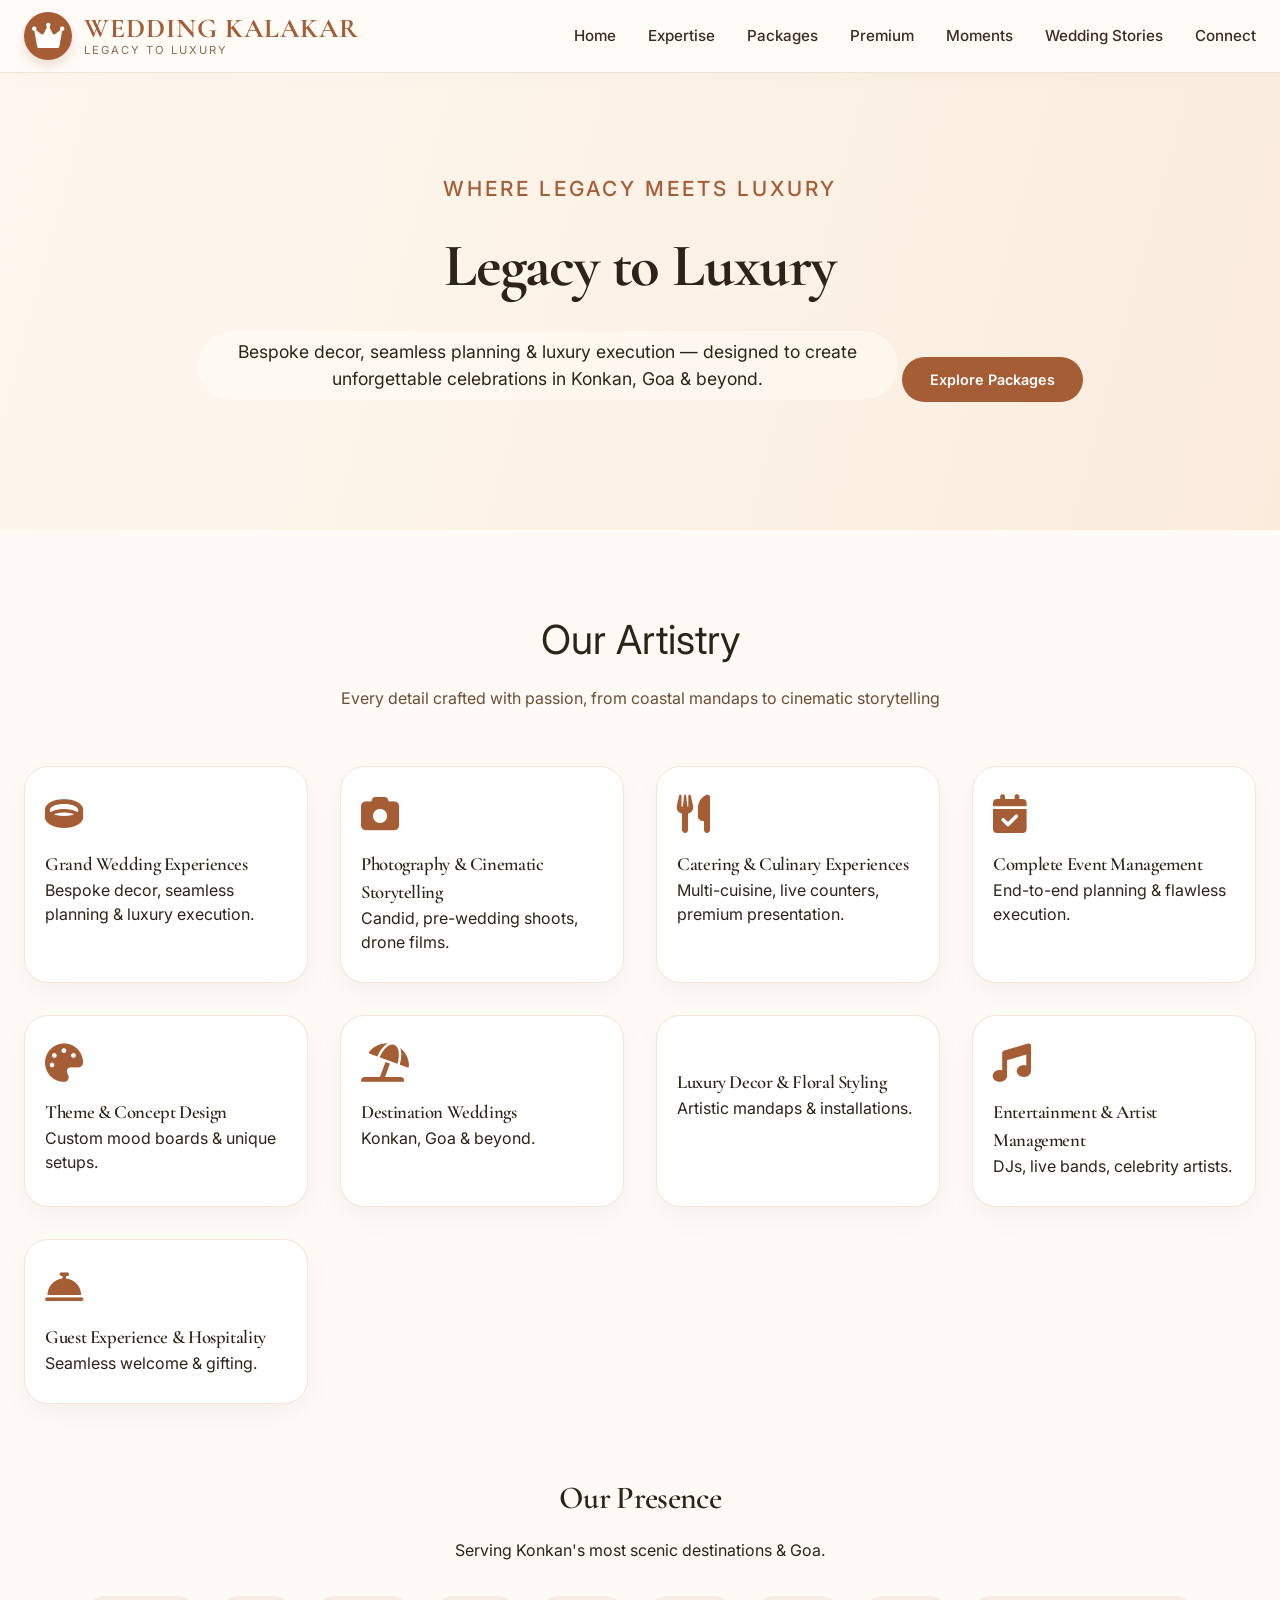
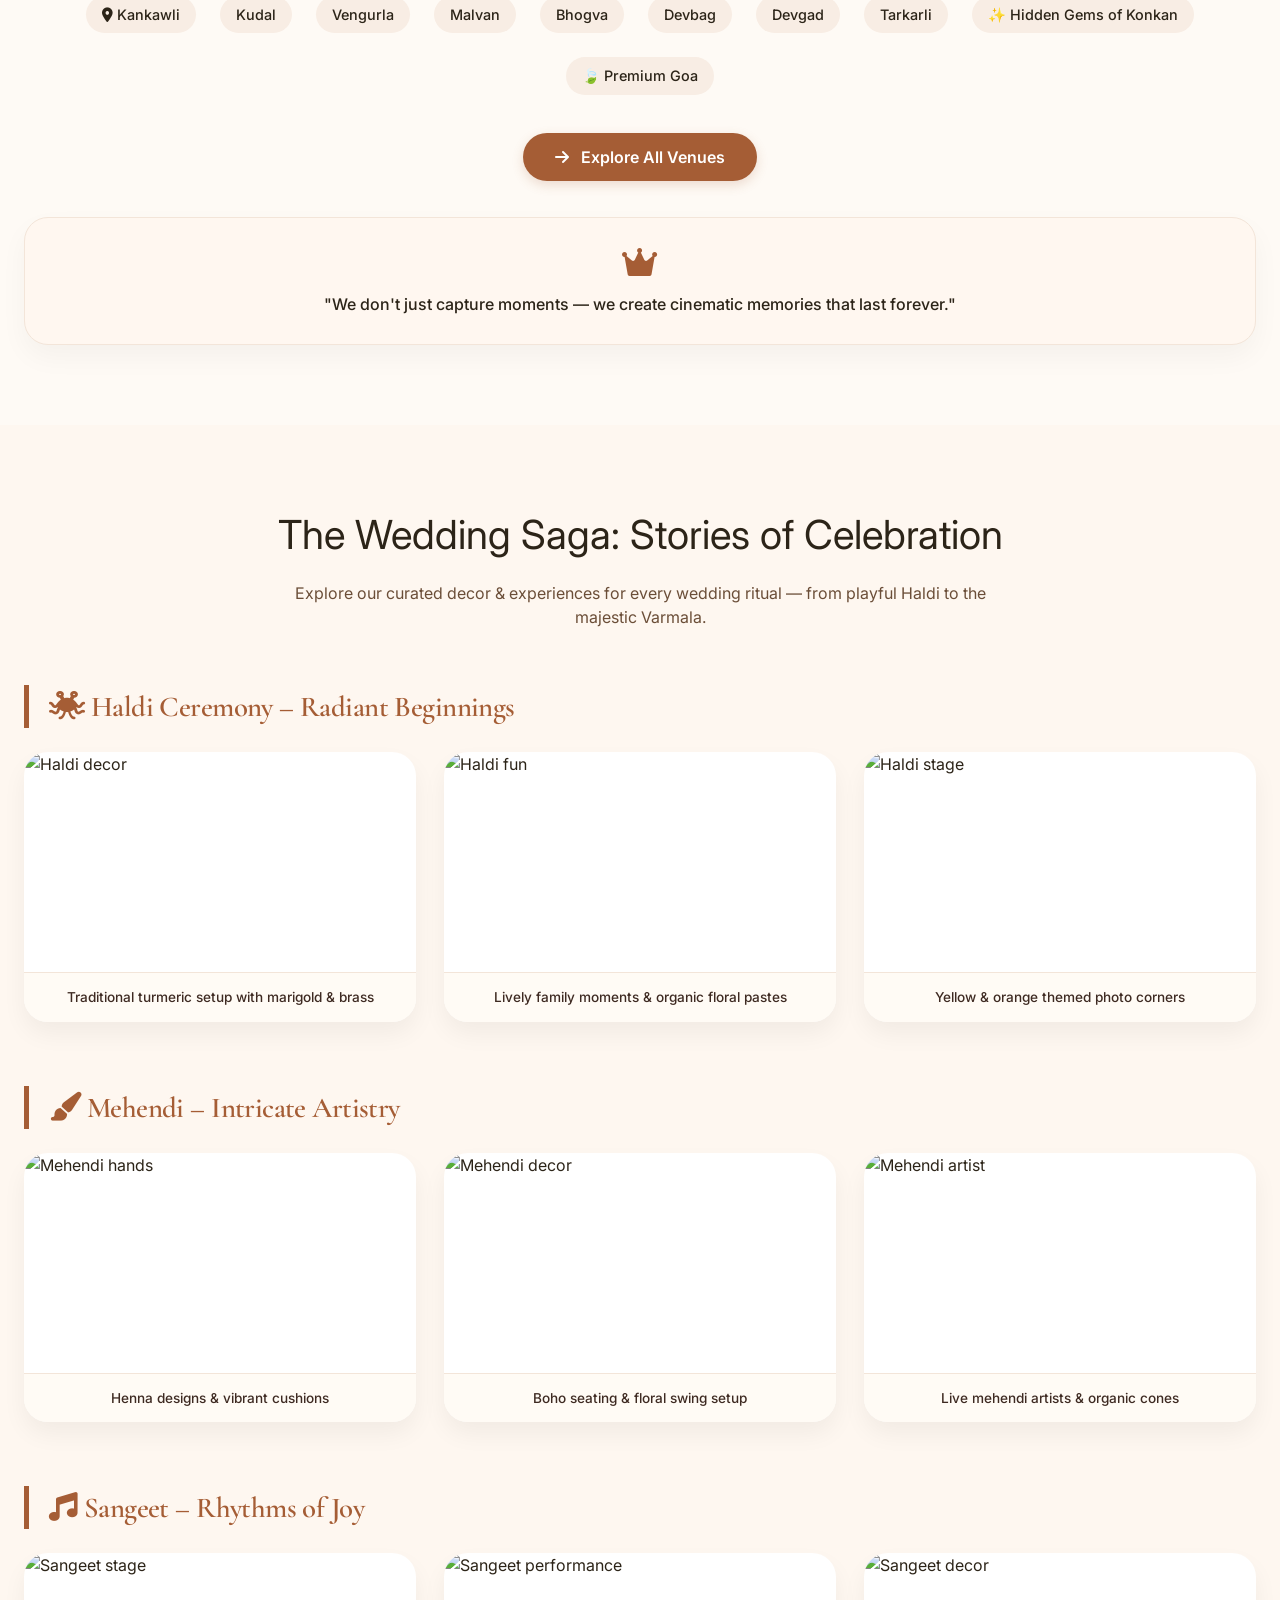
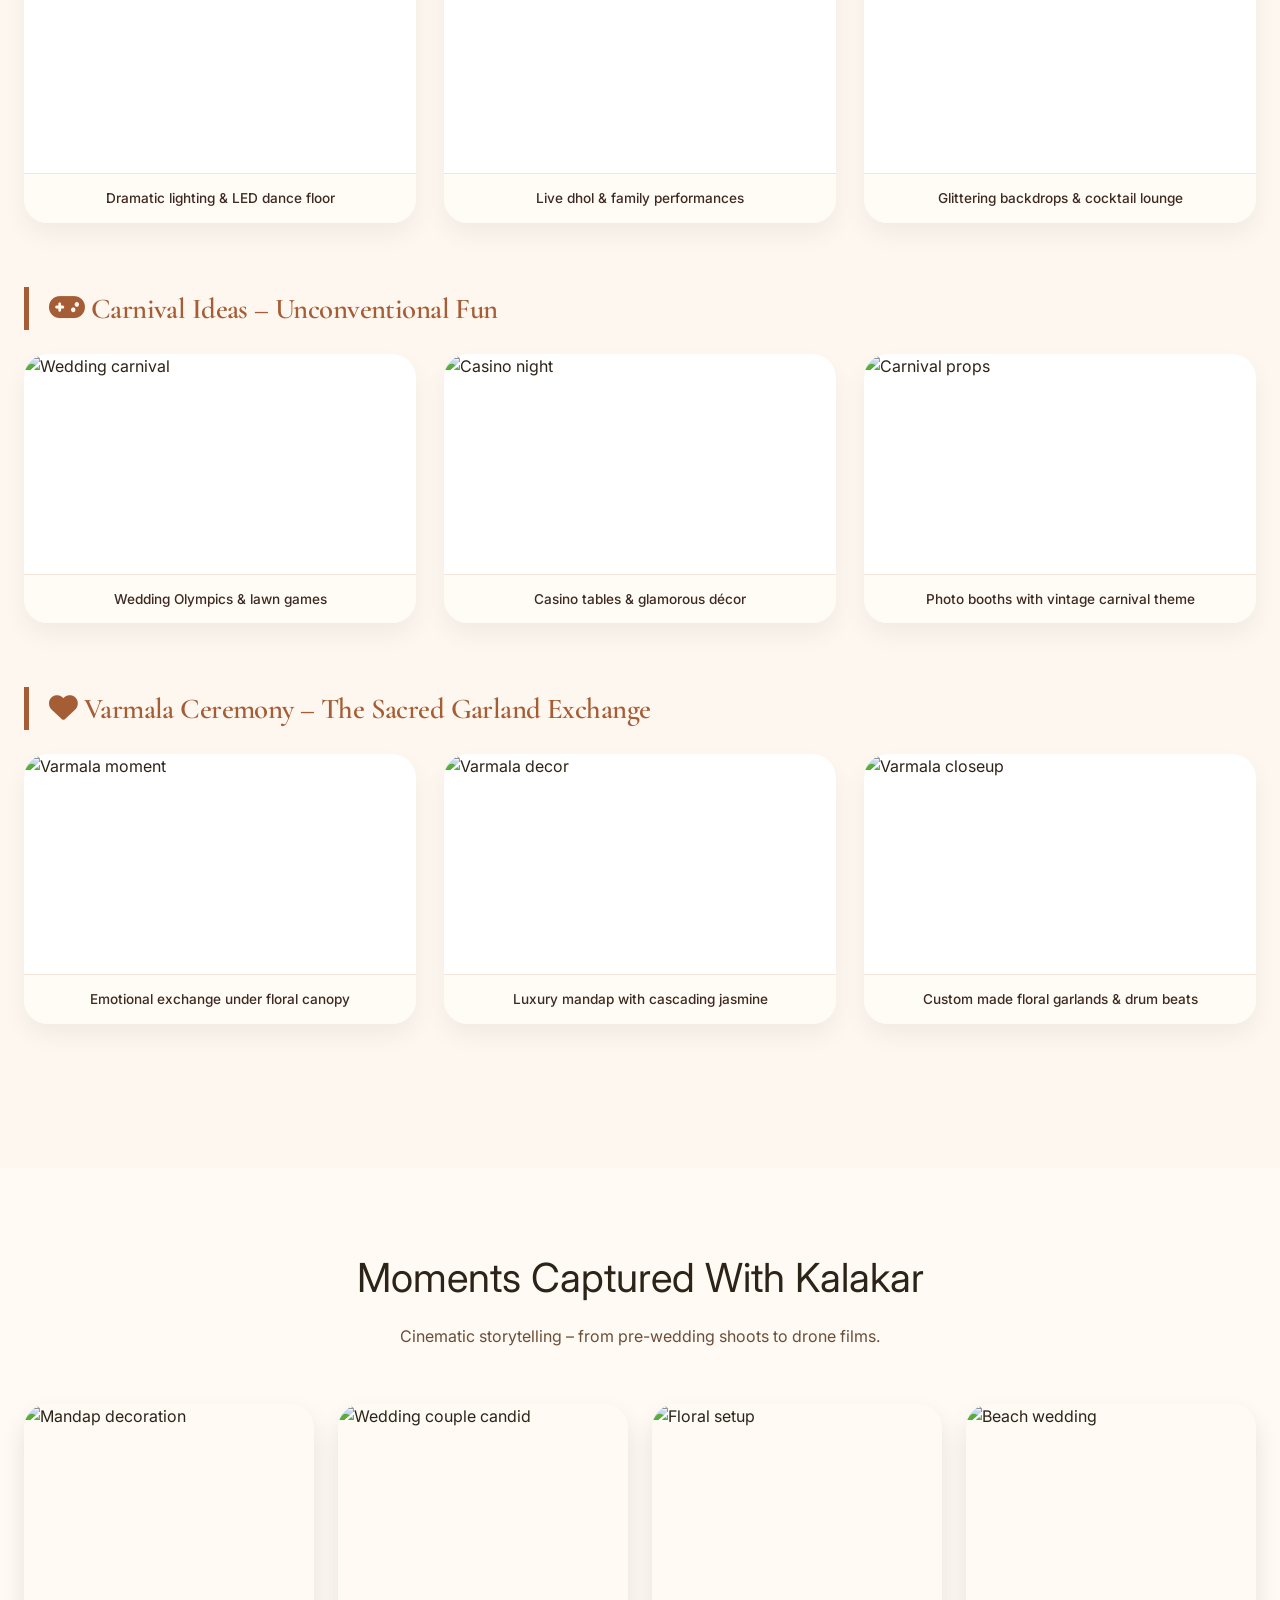
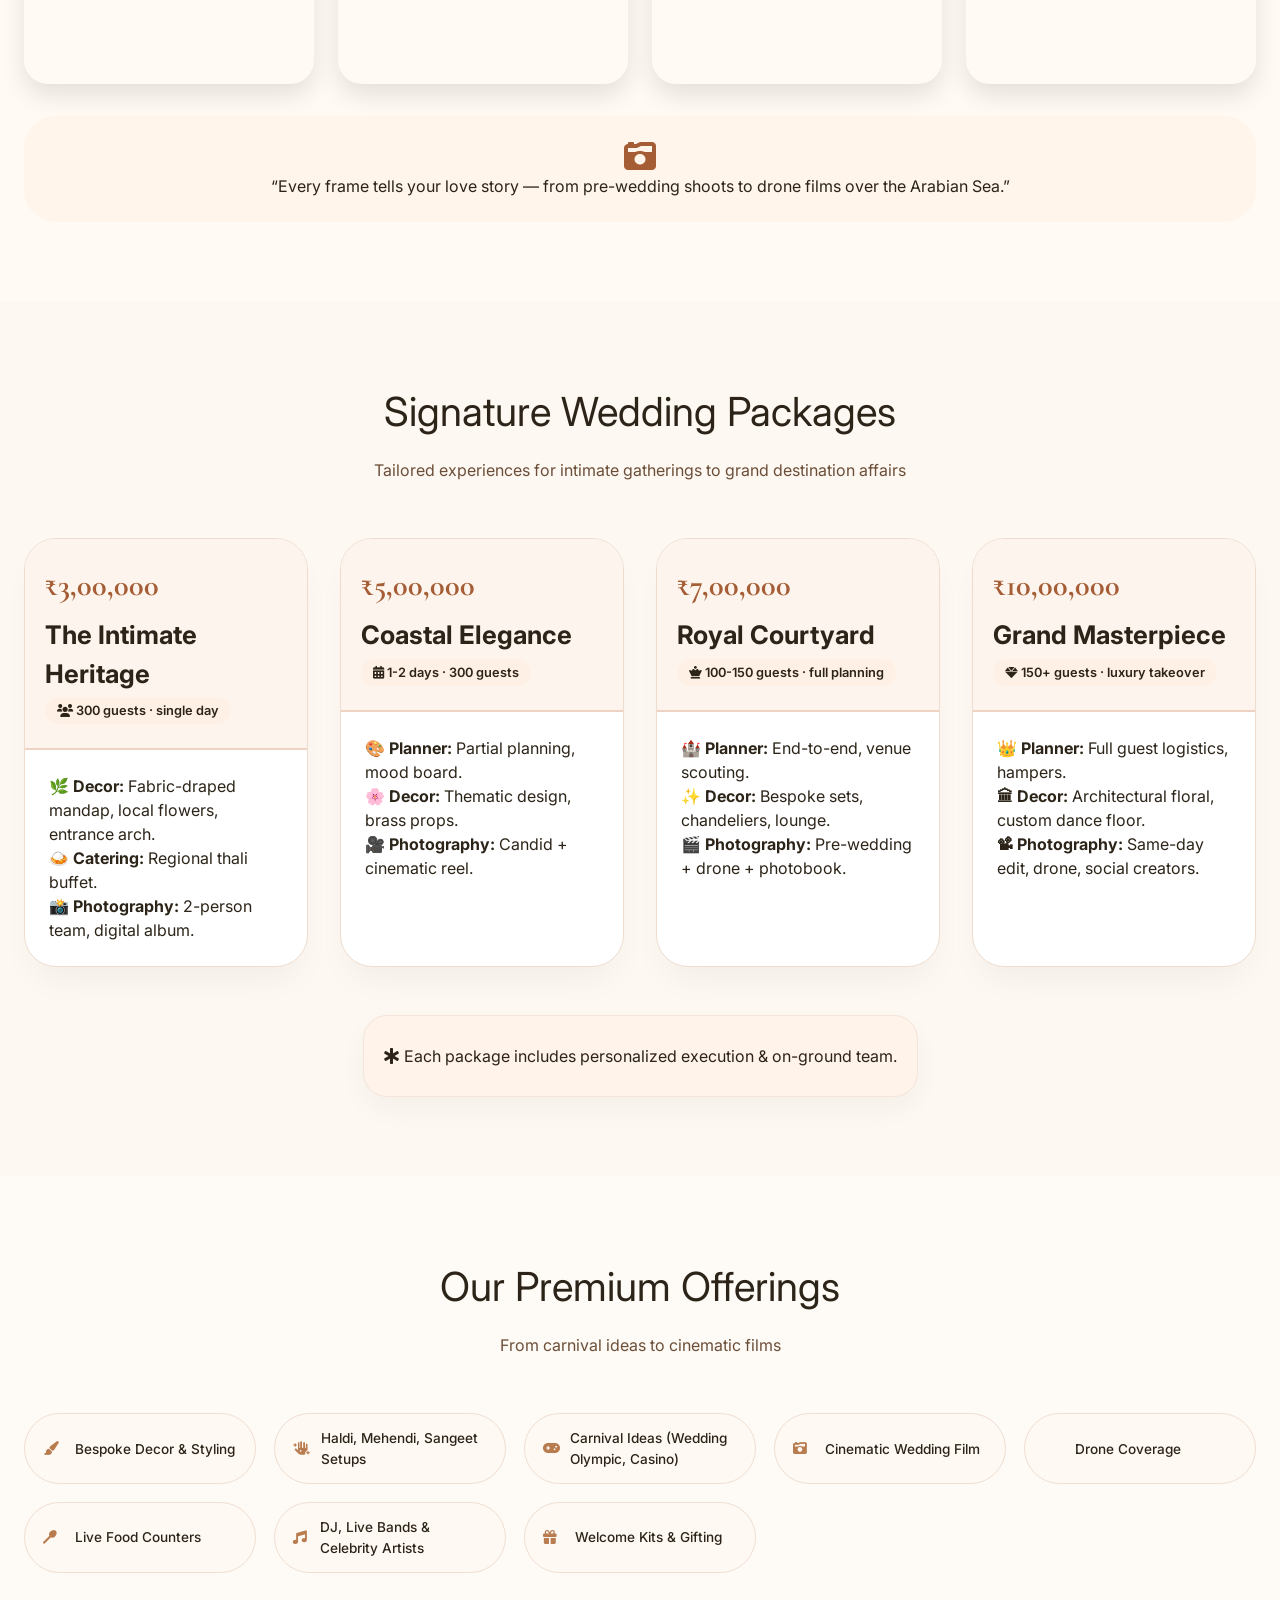
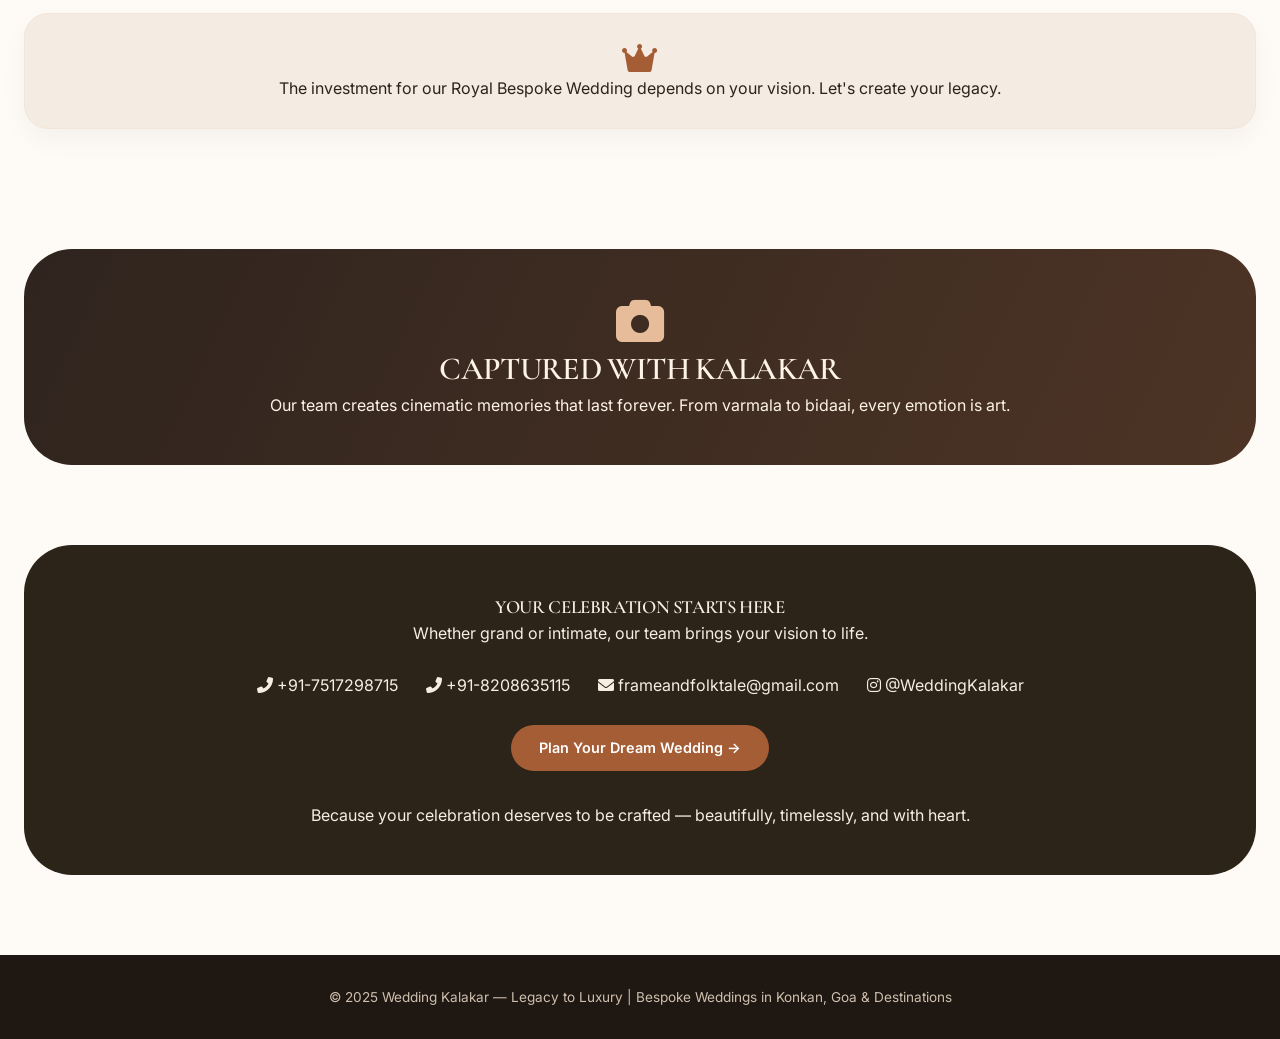
==== index.html @ 2b2239f0 "added venues.html and change in index.html" ====
<!DOCTYPE html>
<html lang="en">
<head>
    <meta charset="UTF-8">
    <meta name="viewport" content="width=device-width, initial-scale=1.0, viewport-fit=cover">
    <title>Wedding Kalakar | Legacy to Luxury – Bespoke Wedding Planners</title>
    <!-- Google Fonts + Font Awesome -->
    <link href="https://fonts.googleapis.com/css2?family=Inter:opsz,wght@14..32,300;14..32,400;14..32,500;14..32,600;14..32,700&family=Cormorant+Garamond:ital,wght@0,400;0,500;0,600;1,400&display=swap" rel="stylesheet">
    <link rel="stylesheet" href="https://cdnjs.cloudflare.com/ajax/libs/font-awesome/6.0.0-beta3/css/all.min.css">
    <link rel="stylesheet" href="style.css">
</head>
<body>

<nav class="navbar">
    <div class="nav-container">
        <div class="logo-area">
            <div class="logo-icon"><i class="fas fa-crown"></i></div>
            <div class="logo-text">
                <h1>WEDDING KALAKAR</h1>
                <p>LEGACY TO LUXURY</p>
            </div>
        </div>
        <div class="menu-btn" id="menuToggle"><i class="fas fa-bars"></i></div>
        <div class="nav-links" id="navLinks">
            <a href="#home">Home</a>
            <a href="#expertise">Expertise</a>
            <a href="#packages">Packages</a>
            <a href="#services">Premium</a>
            <a href="#gallery">Moments</a>
            <a href="#stories">Wedding Stories</a>
            <a href="#contact">Connect</a>
        </div>
    </div>
</nav>

<main>
    <!-- Hero section -->
    <section id="home" class="hero">
        <div class="container">
            <div class="tagline">WHERE LEGACY MEETS LUXURY</div>
            <h2>Legacy to Luxury</h2>
            <p>Bespoke decor, seamless planning & luxury execution — designed to create unforgettable celebrations in Konkan, Goa & beyond.</p>
            <a href="#packages" class="btn-primary">Explore Packages</a>
        </div>
    </section>

    <!-- Expertise section (unchanged) -->
    <section id="expertise">
        <div class="container">
            <div class="section-title">Our Artistry</div>
            <div class="section-sub">Every detail crafted with passion, from coastal mandaps to cinematic storytelling</div>
            <div class="grid-3">
                <div class="card"><i class="fas fa-ring expertise-icon"></i><h3>Grand Wedding Experiences</h3><p>Bespoke decor, seamless planning & luxury execution.</p></div>
                <div class="card"><i class="fas fa-camera expertise-icon"></i><h3>Photography & Cinematic Storytelling</h3><p>Candid, pre-wedding shoots, drone films.</p></div>
                <div class="card"><i class="fas fa-utensils expertise-icon"></i><h3>Catering & Culinary Experiences</h3><p>Multi-cuisine, live counters, premium presentation.</p></div>
                <div class="card"><i class="fas fa-calendar-check expertise-icon"></i><h3>Complete Event Management</h3><p>End-to-end planning & flawless execution.</p></div>
                <div class="card"><i class="fas fa-palette expertise-icon"></i><h3>Theme & Concept Design</h3><p>Custom mood boards & unique setups.</p></div>
                <div class="card"><i class="fas fa-umbrella-beach expertise-icon"></i><h3>Destination Weddings</h3><p>Konkan, Goa & beyond.</p></div>
                <div class="card"><i class="fas fa-flower expertise-icon"></i><h3>Luxury Decor & Floral Styling</h3><p>Artistic mandaps & installations.</p></div>
                <div class="card"><i class="fas fa-music expertise-icon"></i><h3>Entertainment & Artist Management</h3><p>DJs, live bands, celebrity artists.</p></div>
                <div class="card"><i class="fas fa-concierge-bell expertise-icon"></i><h3>Guest Experience & Hospitality</h3><p>Seamless welcome & gifting.</p></div>
            </div>
            <div style="margin-top: 70px;">
                <h3 class="section-title" style="font-size: 2rem;">Our Presence</h3>
                <div style="text-align: center; margin-bottom: 28px;">
                    <p style="max-width: 700px; margin: 0 auto;">Serving Konkan's most scenic destinations & Goa.</p>
                </div>
                <div style="display: flex; flex-wrap: wrap; justify-content: center; gap: 12px;">
                    <span class="location-badge"><i class="fas fa-map-marker-alt"></i> Kankawli</span>
                    <span class="location-badge">Kudal</span>
                    <span class="location-badge">Vengurla</span>
                    <span class="location-badge">Malvan</span>
                    <span class="location-badge">Bhogva</span>
                    <span class="location-badge">Devbag</span>
                    <span class="location-badge">Devgad</span>
                    <span class="location-badge">Tarkarli</span>
                    <span class="location-badge">✨ Hidden Gems of Konkan</span>
                    <span class="location-badge">🍃 Premium Goa</span>
                </div>
                <div style="text-align: center; margin-top: 32px;">
                    <a href="venues.html" class="btn-explore-venues">
                    <i class="fas fa-arrow-right"></i> Explore All Venues
                    </a>
                </div>
                <div class="card" style="margin-top: 36px; text-align: center; background: #fff7f0;">
                    <i class="fas fa-crown" style="font-size: 2rem; color:#a55d35;"></i>
                    <p style="margin-top: 12px; font-weight: 500;">"We don't just capture moments — we create cinematic memories that last forever."</p>
                </div>
            </div>
        </div>
    </section>

    <!-- NEW: Wedding Stories (Haldi, Mehendi, Sangeet, Carnival, Varmala) -->
    <section id="stories" style="background: #fef7f0;">
        <div class="container">
            <div class="section-title">The Wedding Saga: Stories of Celebration</div>
            <div class="section-sub">Explore our curated decor & experiences for every wedding ritual — from playful Haldi to the majestic Varmala.</div>
            
            <!-- Haldi Story -->
            <div class="story-category">
                <h3 class="story-heading"><i class="fas fa-pastafarianism"></i> Haldi Ceremony – Radiant Beginnings</h3>
                <div class="story-grid">
                    <div class="story-card"><img src="https://images.unsplash.com/photo-1609921141835-710b7fa6e438?ixlib=rb-4.0.3&auto=format&fit=crop&w=800&q=80" alt="Haldi decor"><div class="story-caption">Traditional turmeric setup with marigold & brass</div></div>
                    <div class="story-card"><img src="https://images.unsplash.com/photo-1605870445919-838d190e8e6b?ixlib=rb-4.0.3&auto=format&fit=crop&w=800&q=80" alt="Haldi fun"><div class="story-caption">Lively family moments & organic floral pastes</div></div>
                    <div class="story-card"><img src="https://images.unsplash.com/photo-1589308078059-be1415eab4c3?ixlib=rb-4.0.3&auto=format&fit=crop&w=800&q=80" alt="Haldi stage"><div class="story-caption">Yellow & orange themed photo corners</div></div>
                </div>
            </div>

            <!-- Mehendi Story -->
            <div class="story-category">
                <h3 class="story-heading"><i class="fas fa-paint-brush"></i> Mehendi – Intricate Artistry</h3>
                <div class="story-grid">
                    <div class="story-card"><img src="https://images.unsplash.com/photo-1532712933740-cc584d8ff469?ixlib=rb-4.0.3&auto=format&fit=crop&w=800&q=80" alt="Mehendi hands"><div class="story-caption">Henna designs & vibrant cushions</div></div>
                    <div class="story-card"><img src="https://images.unsplash.com/photo-1587393855524-087f83d95bc9?ixlib=rb-4.0.3&auto=format&fit=crop&w=800&q=80" alt="Mehendi decor"><div class="story-caption">Boho seating & floral swing setup</div></div>
                    <div class="story-card"><img src="https://images.unsplash.com/photo-1579226905180-636b76d96082?ixlib=rb-4.0.3&auto=format&fit=crop&w=800&q=80" alt="Mehendi artist"><div class="story-caption">Live mehendi artists & organic cones</div></div>
                </div>
            </div>

            <!-- Sangeet Story -->
            <div class="story-category">
                <h3 class="story-heading"><i class="fas fa-music"></i> Sangeet – Rhythms of Joy</h3>
                <div class="story-grid">
                    <div class="story-card"><img src="https://images.unsplash.com/photo-1514525253161-7a46d19cd819?ixlib=rb-4.0.3&auto=format&fit=crop&w=800&q=80" alt="Sangeet stage"><div class="story-caption">Dramatic lighting & LED dance floor</div></div>
                    <div class="story-card"><img src="https://images.unsplash.com/photo-1533174072545-7a4b6ad7a6c3?ixlib=rb-4.0.3&auto=format&fit=crop&w=800&q=80" alt="Sangeet performance"><div class="story-caption">Live dhol & family performances</div></div>
                    <div class="story-card"><img src="https://images.unsplash.com/photo-1519741497674-611481863552?ixlib=rb-4.0.3&auto=format&fit=crop&w=800&q=80" alt="Sangeet decor"><div class="story-caption">Glittering backdrops & cocktail lounge</div></div>
                </div>
            </div>

            <!-- Carnival Ideas (Wedding Olympic, Games, Casino) -->
            <div class="story-category">
                <h3 class="story-heading"><i class="fas fa-gamepad"></i> Carnival Ideas – Unconventional Fun</h3>
                <div class="story-grid">
                    <div class="story-card"><img src="https://images.unsplash.com/photo-1595433707802-bc6b9e4d8c6b?ixlib=rb-4.0.3&auto=format&fit=crop&w=800&q=80" alt="Wedding carnival"><div class="story-caption">Wedding Olympics & lawn games</div></div>
                    <div class="story-card"><img src="https://images.unsplash.com/photo-1606760227091-3dd870d97f1d?ixlib=rb-4.0.3&auto=format&fit=crop&w=800&q=80" alt="Casino night"><div class="story-caption">Casino tables & glamorous décor</div></div>
                    <div class="story-card"><img src="https://images.unsplash.com/photo-1605296867304-46d5465a13f1?ixlib=rb-4.0.3&auto=format&fit=crop&w=800&q=80" alt="Carnival props"><div class="story-caption">Photo booths with vintage carnival theme</div></div>
                </div>
            </div>

            <!-- Varmala Ceremony -->
            <div class="story-category">
                <h3 class="story-heading"><i class="fas fa-heart"></i> Varmala Ceremony – The Sacred Garland Exchange</h3>
                <div class="story-grid">
                    <div class="story-card"><img src="https://images.unsplash.com/photo-1583939174779-3b862c3a8da4?ixlib=rb-4.0.3&auto=format&fit=crop&w=800&q=80" alt="Varmala moment"><div class="story-caption">Emotional exchange under floral canopy</div></div>
                    <div class="story-card"><img src="https://images.unsplash.com/photo-1519225421980-715cb0215aed?ixlib=rb-4.0.3&auto=format&fit=crop&w=800&q=80" alt="Varmala decor"><div class="story-caption">Luxury mandap with cascading jasmine</div></div>
                    <div class="story-card"><img src="https://images.unsplash.com/photo-1523438885200-e635ba2c371e?ixlib=rb-4.0.3&auto=format&fit=crop&w=800&q=80" alt="Varmala closeup"><div class="story-caption">Custom made floral garlands & drum beats</div></div>
                </div>
            </div>
        </div>
    </section>

    <!-- Existing Gallery (Moments) -->
    <section id="gallery" style="background: #fffaf4;">
        <div class="container">
            <div class="section-title">Moments Captured With Kalakar</div>
            <div class="section-sub">Cinematic storytelling – from pre-wedding shoots to drone films.</div>
            <div class="gallery-grid">
                <div class="gallery-item"><img src="https://images.unsplash.com/photo-1519225421980-715cb0215aed?ixlib=rb-4.0.3&auto=format&fit=crop&w=800&q=80" alt="Mandap decoration"></div>
                <div class="gallery-item"><img src="https://images.unsplash.com/photo-1583939174779-3b862c3a8da4?ixlib=rb-4.0.3&auto=format&fit=crop&w=800&q=80" alt="Wedding couple candid"></div>
                <div class="gallery-item"><img src="https://images.unsplash.com/photo-1523438885200-e635ba2c371e?ixlib=rb-4.0.3&auto=format&fit=crop&w=800&q=80" alt="Floral setup"></div>
                <div class="gallery-item"><img src="https://images.unsplash.com/photo-1532712933740-cc584d8ff469?ixlib=rb-4.0.3&auto=format&fit=crop&w=800&q=80" alt="Beach wedding"></div>
            </div>
            <div class="photo-quote">
                <i class="fas fa-camera-retro" style="font-size: 2rem; color:#a55d35;"></i>
                <p>“Every frame tells your love story — from pre-wedding shoots to drone films over the Arabian Sea.”</p>
            </div>
        </div>
    </section>

    <!-- Packages (same as before) -->
    <section id="packages" style="background: #fef8f2;">
        <div class="container">
            <div class="section-title">Signature Wedding Packages</div>
            <div class="section-sub">Tailored experiences for intimate gatherings to grand destination affairs</div>
            <div class="grid-4">
                <div class="package-card"><div class="package-header"><div class="package-price">₹3,00,000</div><div class="package-title">The Intimate Heritage</div><div class="package-best"><i class="fas fa-users"></i> 300 guests · single day</div></div><div class="package-body"><p><strong>🌿 Decor:</strong> Fabric-draped mandap, local flowers, entrance arch.</p><p><strong>🍛 Catering:</strong> Regional thali buffet.</p><p><strong>📸 Photography:</strong> 2-person team, digital album.</p></div></div>
                <div class="package-card"><div class="package-header"><div class="package-price">₹5,00,000</div><div class="package-title">Coastal Elegance</div><div class="package-best"><i class="fas fa-calendar-alt"></i> 1-2 days · 300 guests</div></div><div class="package-body"><p><strong>🎨 Planner:</strong> Partial planning, mood board.</p><p><strong>🌸 Decor:</strong> Thematic design, brass props.</p><p><strong>🎥 Photography:</strong> Candid + cinematic reel.</p></div></div>
                <div class="package-card"><div class="package-header"><div class="package-price">₹7,00,000</div><div class="package-title">Royal Courtyard</div><div class="package-best"><i class="fas fa-chess-queen"></i> 100-150 guests · full planning</div></div><div class="package-body"><p><strong>🏰 Planner:</strong> End-to-end, venue scouting.</p><p><strong>✨ Decor:</strong> Bespoke sets, chandeliers, lounge.</p><p><strong>🎬 Photography:</strong> Pre-wedding + drone + photobook.</p></div></div>
                <div class="package-card"><div class="package-header"><div class="package-price">₹10,00,000</div><div class="package-title">Grand Masterpiece</div><div class="package-best"><i class="fas fa-gem"></i> 150+ guests · luxury takeover</div></div><div class="package-body"><p><strong>👑 Planner:</strong> Full guest logistics, hampers.</p><p><strong>🏛 Decor:</strong> Architectural floral, custom dance floor.</p><p><strong>📽 Photography:</strong> Same-day edit, drone, social creators.</p></div></div>
            </div>
            <div style="text-align: center; margin-top: 48px;"><p class="card" style="display: inline-block; background: #fff3ea;"><i class="fas fa-star-of-life"></i> Each package includes personalized execution & on-ground team.</p></div>
        </div>
    </section>

    <!-- Premium Services -->
    <section id="services">
        <div class="container">
            <div class="section-title">Our Premium Offerings</div>
            <div class="section-sub">From carnival ideas to cinematic films</div>
            <div class="premium-grid">
                <div class="premium-item"><i class="fas fa-paintbrush"></i> Bespoke Decor & Styling</div>
                <div class="premium-item"><i class="fas fa-hand-sparkles"></i> Haldi, Mehendi, Sangeet Setups</div>
                <div class="premium-item"><i class="fas fa-gamepad"></i> Carnival Ideas (Wedding Olympic, Casino)</div>
                <div class="premium-item"><i class="fas fa-camera-retro"></i> Cinematic Wedding Film</div>
                <div class="premium-item"><i class="fas fa-drone"></i> Drone Coverage</div>
                <div class="premium-item"><i class="fas fa-utensil-spoon"></i> Live Food Counters</div>
                <div class="premium-item"><i class="fas fa-music"></i> DJ, Live Bands & Celebrity Artists</div>
                <div class="premium-item"><i class="fas fa-gift"></i> Welcome Kits & Gifting</div>
            </div>
            <div class="card" style="background: #f4ece2; margin-top: 28px; text-align: center;">
                <i class="fas fa-crown" style="font-size: 2rem; color:#a55d35;"></i>
                <p>The investment for our Royal Bespoke Wedding depends on your vision. Let's create your legacy.</p>
            </div>
        </div>
    </section>

    <!-- Captured with Kalakar banner -->
    <section style="padding: 40px 0 0;">
        <div class="container">
            <div style="background: linear-gradient(115deg, #2f241e 0%, #4d3425 100%); border-radius: 48px; padding: 48px 32px; text-align: center; color: #fef3e8;">
                <i class="fas fa-camera" style="font-size: 3rem; color: #e6bc9a;"></i>
                <h2 style="font-size: 2rem;">CAPTURED WITH KALAKAR</h2>
                <p>Our team creates cinematic memories that last forever. From varmala to bidaai, every emotion is art.</p>
            </div>
        </div>
    </section>

    <!-- Contact -->
    <section id="contact">
        <div class="container">
            <div class="contact-row">
                <h3>YOUR CELEBRATION STARTS HERE</h3>
                <p>Whether grand or intimate, our team brings your vision to life.</p>
                <div style="display: flex; flex-wrap: wrap; justify-content: center; gap: 28px; margin: 28px 0;">
                    <div><i class="fas fa-phone-alt"></i> +91-7517298715</div>
                    <div><i class="fas fa-phone-alt"></i> +91-8208635115</div>
                    <div><i class="fas fa-envelope"></i> frameandfolktale@gmail.com</div>
                    <div><i class="fab fa-instagram"></i> @WeddingKalakar</div>
                </div>
                <a href="C:\Users\VEDANT\OneDrive\Desktop\LABWORK\Ankit\contact.html" class="btn-primary">Plan Your Dream Wedding →</a>
                <p style="margin-top: 32px;">Because your celebration deserves to be crafted — beautifully, timelessly, and with heart.</p>
            </div>
        </div>
    </section>

    <footer>
        <div class="container">
            <p>© 2025 Wedding Kalakar — Legacy to Luxury | Bespoke Weddings in Konkan, Goa & Destinations</p>
        </div>
    </footer>
</main>

<script src="script.js"></script>
</body>
</html>
---- style.css ----
* {
    margin: 0;
    padding: 0;
    box-sizing: border-box;
}

body {
    font-family: 'Inter', sans-serif;
    background-color: #fefaf5;
    color: #2c2418;
    line-height: 1.5;
    scroll-behavior: smooth;
}

h1, h2, h3, h4, .serif-heading {
    font-family: 'Cormorant Garamond', serif;
    font-weight: 600;
    letter-spacing: -0.02em;
}

.container {
    max-width: 1280px;
    margin: 0 auto;
    padding: 0 24px;
}

/* header / nav */
.navbar {
    background: #fffcf8;
    box-shadow: 0 4px 20px rgba(0,0,0,0.02);
    position: sticky;
    top: 0;
    z-index: 100;
    backdrop-filter: blur(2px);
    border-bottom: 1px solid #f0e4d4;
}
.nav-container {
    display: flex;
    justify-content: space-between;
    align-items: center;
    padding: 12px 24px;
    max-width: 1400px;
    margin: 0 auto;
}
.logo-area {
    display: flex;
    align-items: center;
    gap: 12px;
}
.logo-icon {
    background: #a55d35;
    width: 48px;
    height: 48px;
    border-radius: 50%;
    display: flex;
    align-items: center;
    justify-content: center;
    color: white;
    font-size: 1.8rem;
    box-shadow: 0 6px 12px rgba(165,93,53,0.2);
}
.logo-text h1 {
    font-size: 1.7rem;
    font-weight: 700;
    color: #a55d35;
    letter-spacing: 1px;
    line-height: 1.2;
}
.logo-text p {
    font-size: 0.7rem;
    letter-spacing: 2px;
    color: #8b6b4d;
    margin-top: -4px;
}
.nav-links {
    display: flex;
    gap: 32px;
    align-items: center;
}
.nav-links a {
    text-decoration: none;
    font-weight: 500;
    color: #3e2a22;
    transition: 0.2s;
    font-size: 0.95rem;
}
.nav-links a:hover {
    color: #b87c4f;
}
.menu-btn {
    display: none;
    font-size: 1.6rem;
    cursor: pointer;
    color: #a55d35;
}
@media (max-width: 880px) {
    .nav-links {
        position: fixed;
        top: 75px;
        left: -100%;
        background: #fffcf8;
        width: 80%;
        height: calc(100vh - 75px);
        flex-direction: column;
        align-items: flex-start;
        padding: 40px 32px;
        gap: 28px;
        box-shadow: 5px 0 20px rgba(0,0,0,0.05);
        transition: 0.3s;
        border-right: 1px solid #f0e0d0;
        z-index: 99;
    }
    .nav-links.active {
        left: 0;
    }
    .menu-btn {
        display: block;
    }
}

/* buttons */
.btn-primary {
    background: #a55d35;
    color: white;
    padding: 12px 28px;
    border-radius: 40px;
    text-decoration: none;
    font-weight: 600;
    display: inline-block;
    transition: 0.25s;
    border: none;
    cursor: pointer;
    font-size: 0.9rem;
}
.btn-primary:hover {
    background: #7e4627;
    transform: translateY(-2px);
}
.btn-outline {
    border: 1.5px solid #a55d35;
    background: transparent;
    color: #a55d35;
    padding: 10px 26px;
    border-radius: 40px;
    font-weight: 600;
    text-decoration: none;
    transition: 0.2s;
}
.btn-outline:hover {
    background: #a55d35;
    color: white;
}

/* hero with background image */
.hero {
    background: linear-gradient(105deg, rgba(254,247,239,0.92), rgba(250,234,220,0.92)), url('https://images.unsplash.com/photo-1519741497674-611481863552?ixlib=rb-4.0.3&auto=format&fit=crop&w=2070&q=80');
    background-size: cover;
    background-position: center 30%;
    padding: 100px 0 110px;
    text-align: center;
}
.hero h2 {
    font-size: 3.8rem;
    font-weight: 700;
    color: #2f221b;
    text-shadow: 0 2px 8px rgba(255,255,240,0.6);
}
.hero .tagline {
    font-size: 1.3rem;
    letter-spacing: 3px;
    color: #a55d35;
    margin-bottom: 16px;
    font-weight: 500;
}
.hero p {
    max-width: 700px;
    margin: 20px auto;
    font-size: 1.1rem;
    color: #2c2418;
    background: rgba(255,252,245,0.6);
    backdrop-filter: blur(3px);
    padding: 8px 20px;
    border-radius: 60px;
    display: inline-block;
}

/* section general */
section {
    padding: 80px 0;
}
.section-title {
    font-size: 2.5rem;
    text-align: center;
    margin-bottom: 16px;
    color: #2c2418;
}
.section-sub {
    text-align: center;
    max-width: 700px;
    margin: 0 auto 56px auto;
    color: #6b4e38;
    font-size: 1rem;
}
.grid-3, .grid-4, .grid-services {
    display: grid;
    grid-template-columns: repeat(auto-fit, minmax(280px, 1fr));
    gap: 32px;
}
.card {
    background: white;
    border-radius: 24px;
    padding: 28px 20px;
    box-shadow: 0 12px 28px rgba(0,0,0,0.04);
    transition: all 0.3s ease;
    border: 1px solid #f3e5d9;
}
.card:hover {
    transform: translateY(-6px);
    box-shadow: 0 24px 40px rgba(0,0,0,0.08);
}
.expertise-icon {
    font-size: 2.4rem;
    color: #a55d35;
    margin-bottom: 16px;
}
.location-badge {
    background: #f8ede4;
    padding: 8px 16px;
    border-radius: 50px;
    display: inline-block;
    margin: 6px;
    font-weight: 500;
    font-size: 0.9rem;
}
/* package card specific */
.package-card {
    background: white;
    border-radius: 32px;
    overflow: hidden;
    box-shadow: 0 20px 35px -10px rgba(0,0,0,0.05);
    transition: 0.25s;
    display: flex;
    flex-direction: column;
    height: 100%;
    border: 1px solid #eeddcf;
}
.package-header {
    background: #fdf5ed;
    padding: 24px 20px;
    border-bottom: 2px solid #eed3c2;
}
.package-price {
    font-size: 1.9rem;
    font-weight: 800;
    font-family: 'Cormorant Garamond', serif;
    color: #a55d35;
}
.package-title {
    font-size: 1.6rem;
    font-weight: 700;
    margin: 8px 0 4px;
}
.package-best {
    font-size: 0.8rem;
    background: #fff0e5;
    display: inline-block;
    padding: 4px 12px;
    border-radius: 30px;
    font-weight: 600;
}
.package-body {
    padding: 24px;
    flex: 1;
}
.feature-list {
    list-style: none;
    margin-top: 16px;
}
.feature-list li {
    margin-bottom: 10px;
    font-size: 0.85rem;
    display: flex;
    gap: 8px;
    align-items: baseline;
}
.feature-list i {
    color: #b87c4f;
    width: 20px;
    font-size: 0.8rem;
    margin-top: 3px;
}
hr {
    margin: 20px 0;
    border: 0;
    height: 1px;
    background: #eeddcf;
}
.premium-grid {
    display: grid;
    grid-template-columns: repeat(auto-fill, minmax(220px, 1fr));
    gap: 18px;
    margin: 40px 0;
}
.premium-item {
    background: #fff9f4;
    padding: 14px 18px;
    border-radius: 60px;
    font-weight: 500;
    font-size: 0.85rem;
    display: flex;
    align-items: center;
    gap: 10px;
    border: 1px solid #f0dfd1;
}
.premium-item i {
    color: #b87c4f;
    width: 22px;
}
.contact-row {
    background: #2c2418;
    color: #f7ede4;
    border-radius: 48px;
    padding: 48px 32px;
    text-align: center;
}
footer {
    background: #1e1712;
    color: #cfbfae;
    padding: 32px 0;
    text-align: center;
    font-size: 0.85rem;
}
/* photo gallery styles */
.gallery-grid {
    display: grid;
    grid-template-columns: repeat(auto-fit, minmax(250px, 1fr));
    gap: 24px;
    margin-top: 40px;
}
.gallery-item {
    border-radius: 24px;
    overflow: hidden;
    height: 280px;
    box-shadow: 0 12px 24px rgba(0,0,0,0.1);
    transition: 0.3s;
}
.gallery-item img {
    width: 100%;
    height: 100%;
    object-fit: cover;
    transition: 0.4s;
}
.gallery-item:hover img {
    transform: scale(1.03);
}
.photo-quote {
    background: #fff5ea;
    border-radius: 32px;
    padding: 24px;
    text-align: center;
    margin-top: 32px;
}
@media (max-width: 700px) {
    .hero h2 { font-size: 2.3rem; }
    .section-title { font-size: 2rem; }
    .container { padding: 0 20px; }
    .package-header { padding: 18px; }
}
.highlight {
    color: #a55d35;
    font-weight: 600;
}
/* Wedding Stories (Haldi, Mehendi, Sangeet, Carnival, Varmala) */
.story-category {
    margin-bottom: 64px;
}
.story-heading {
    font-size: 1.8rem;
    font-family: 'Cormorant Garamond', serif;
    color: #a55d35;
    margin-bottom: 24px;
    border-left: 5px solid #a55d35;
    padding-left: 20px;
}
.story-grid {
    display: grid;
    grid-template-columns: repeat(auto-fit, minmax(280px, 1fr));
    gap: 28px;
}
.story-card {
    border-radius: 24px;
    overflow: hidden;
    background: white;
    box-shadow: 0 12px 24px rgba(0,0,0,0.05);
    transition: 0.3s;
}
.story-card:hover {
    transform: translateY(-6px);
    box-shadow: 0 20px 30px rgba(0,0,0,0.1);
}
.story-card img {
    width: 100%;
    height: 220px;
    object-fit: cover;
    display: block;
}
.story-caption {
    padding: 14px 16px;
    font-size: 0.85rem;
    font-weight: 500;
    color: #3e2a22;
    background: #fffbf5;
    text-align: center;
    border-top: 1px solid #f3e5d9;
}
@media (max-width: 700px) {
    .story-heading {
        font-size: 1.4rem;
    }
}
.btn-explore-venues {
    display: inline-block;
    background: #a55d35;
    color: white;
    padding: 12px 32px;
    border-radius: 40px;
    text-decoration: none;
    font-weight: 600;
    transition: 0.25s;
    font-size: 1rem;
    box-shadow: 0 4px 12px rgba(165,93,53,0.2);
}
.btn-explore-venues:hover {
    background: #7e4627;
    transform: translateY(-2px);
}
.btn-explore-venues i {
    margin-right: 8px;
}
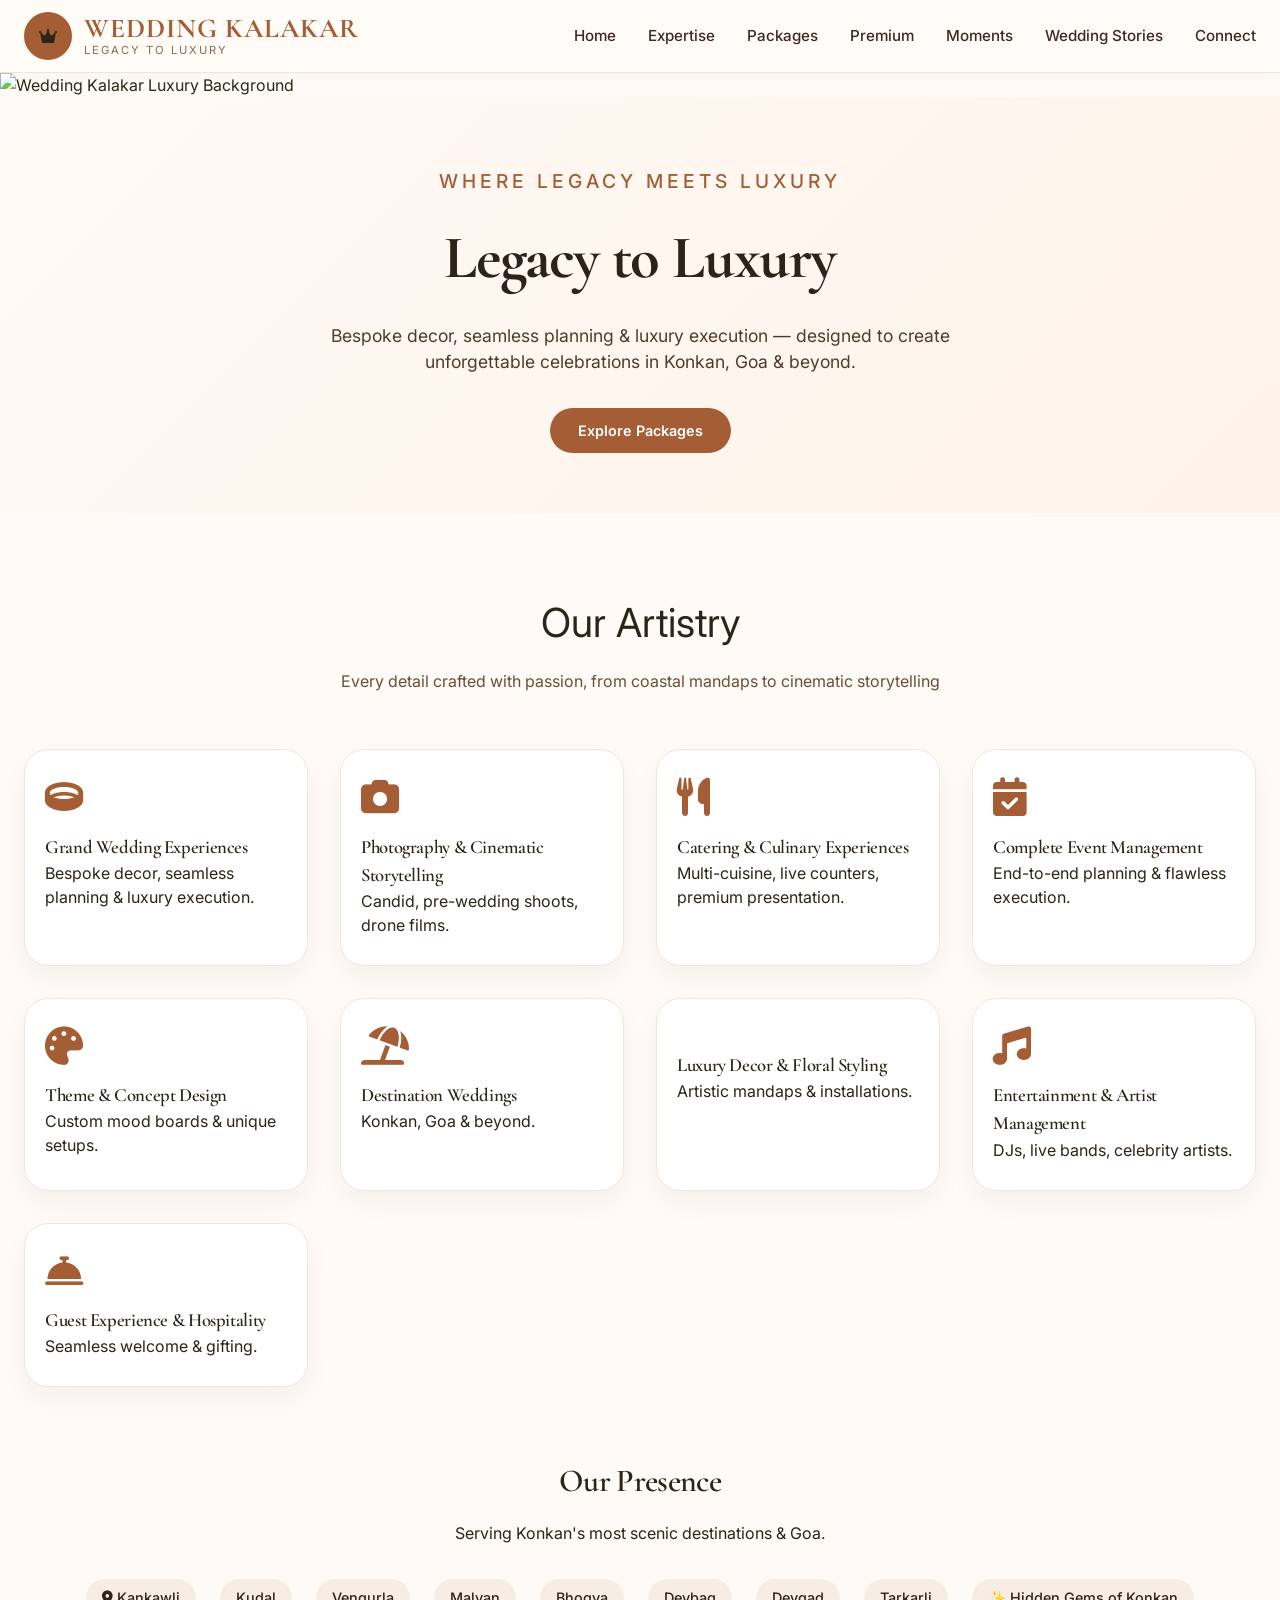
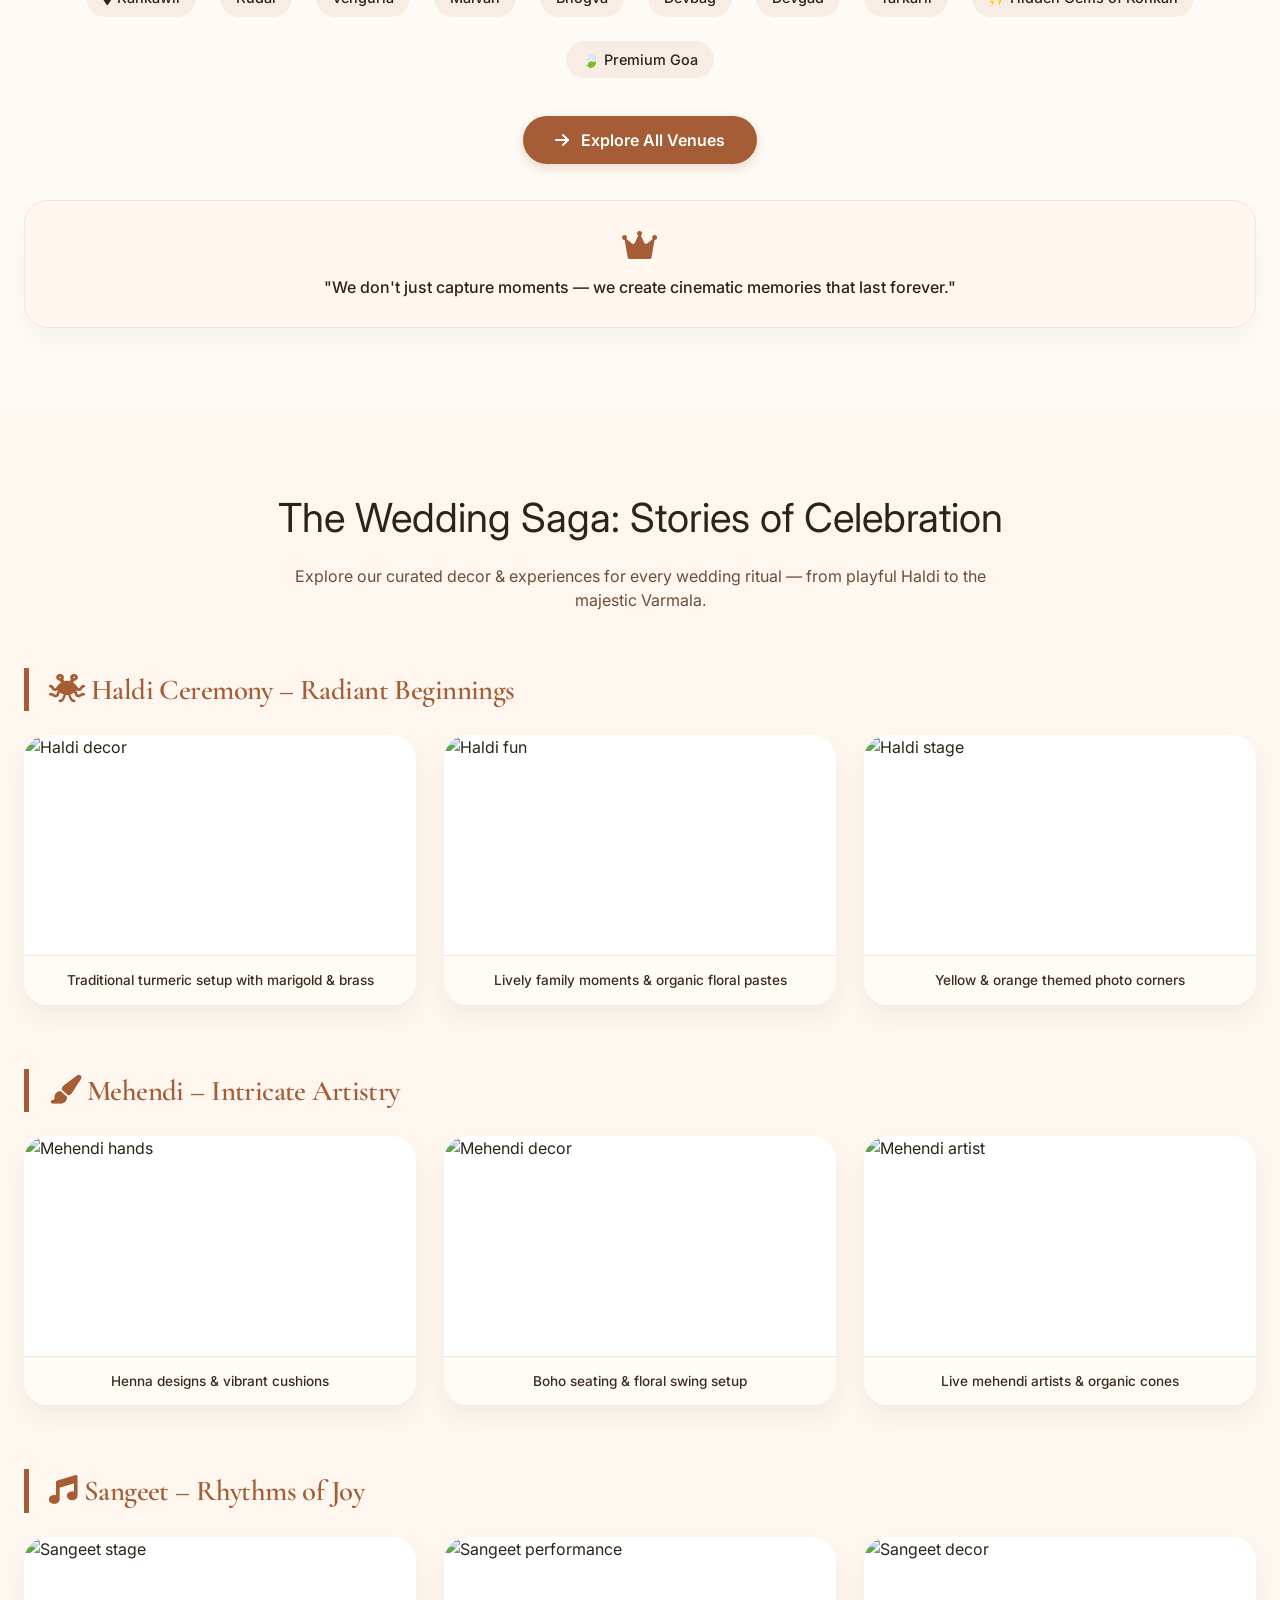
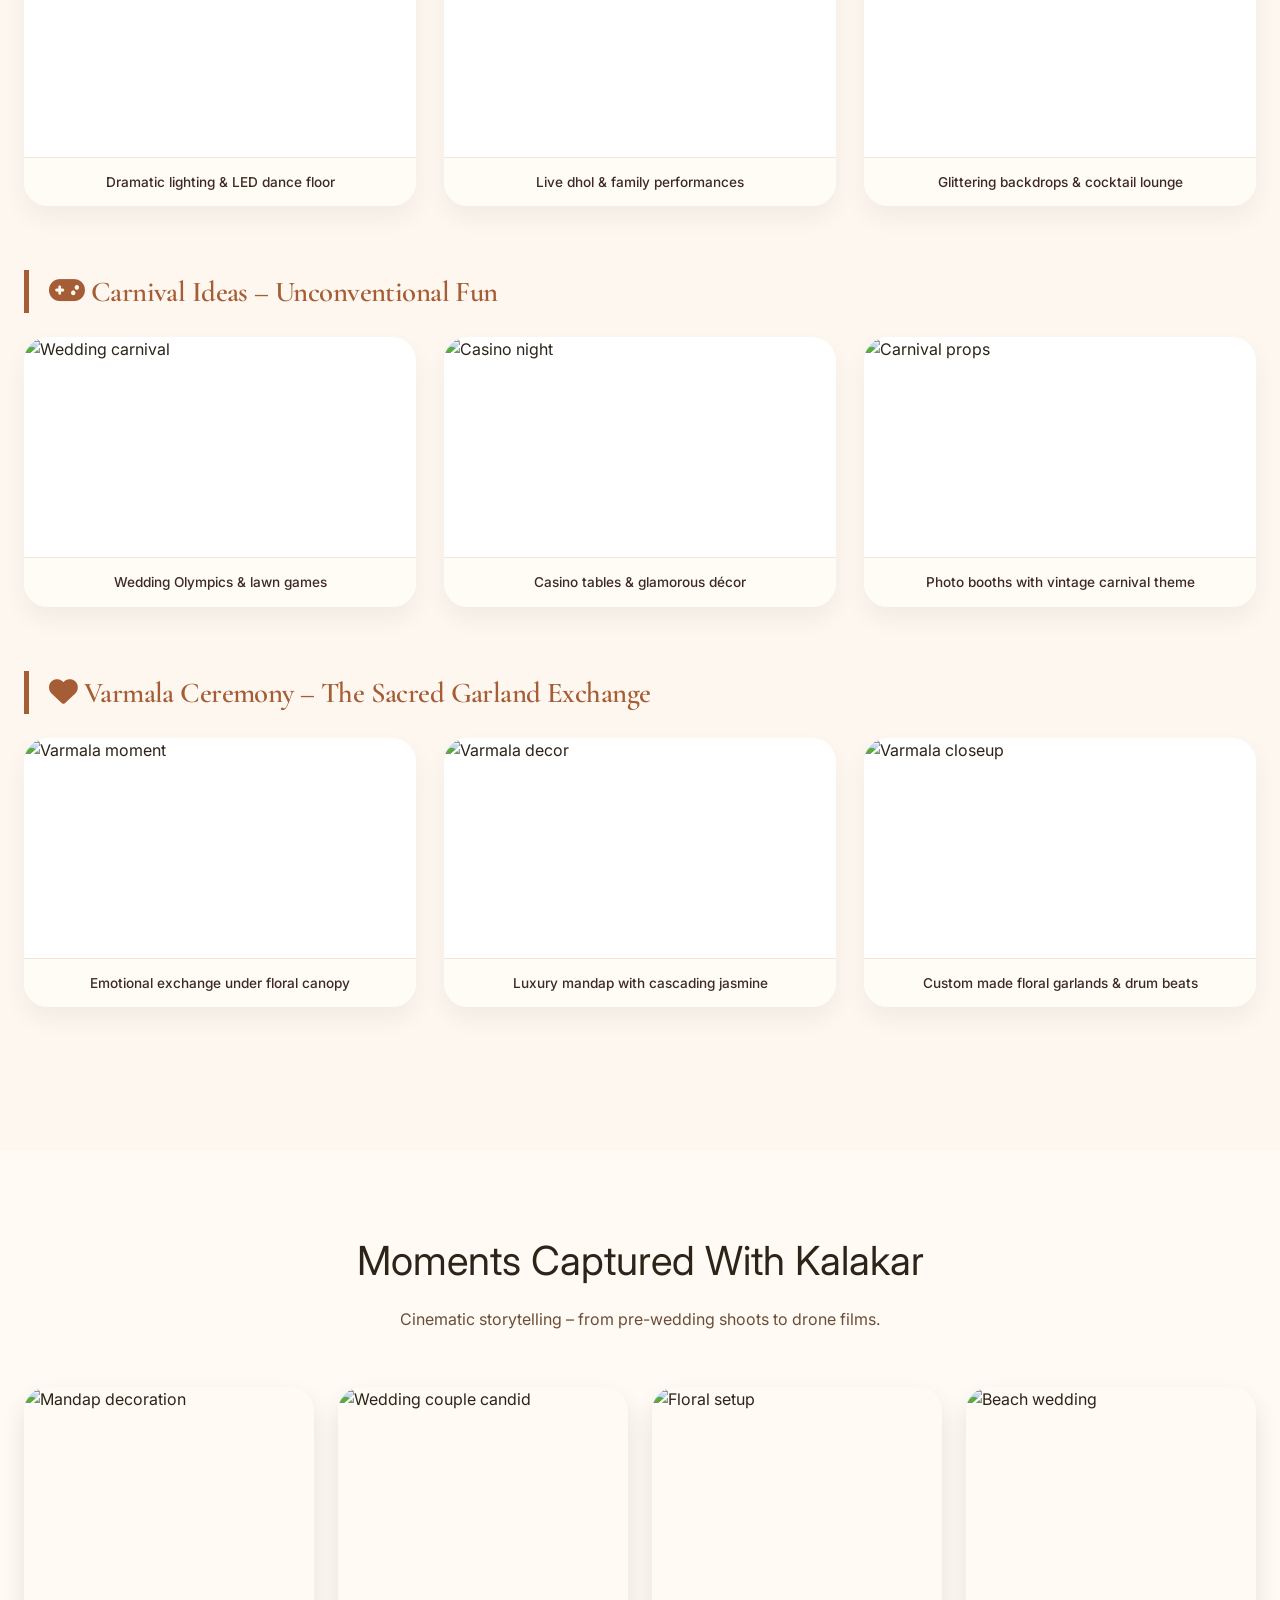
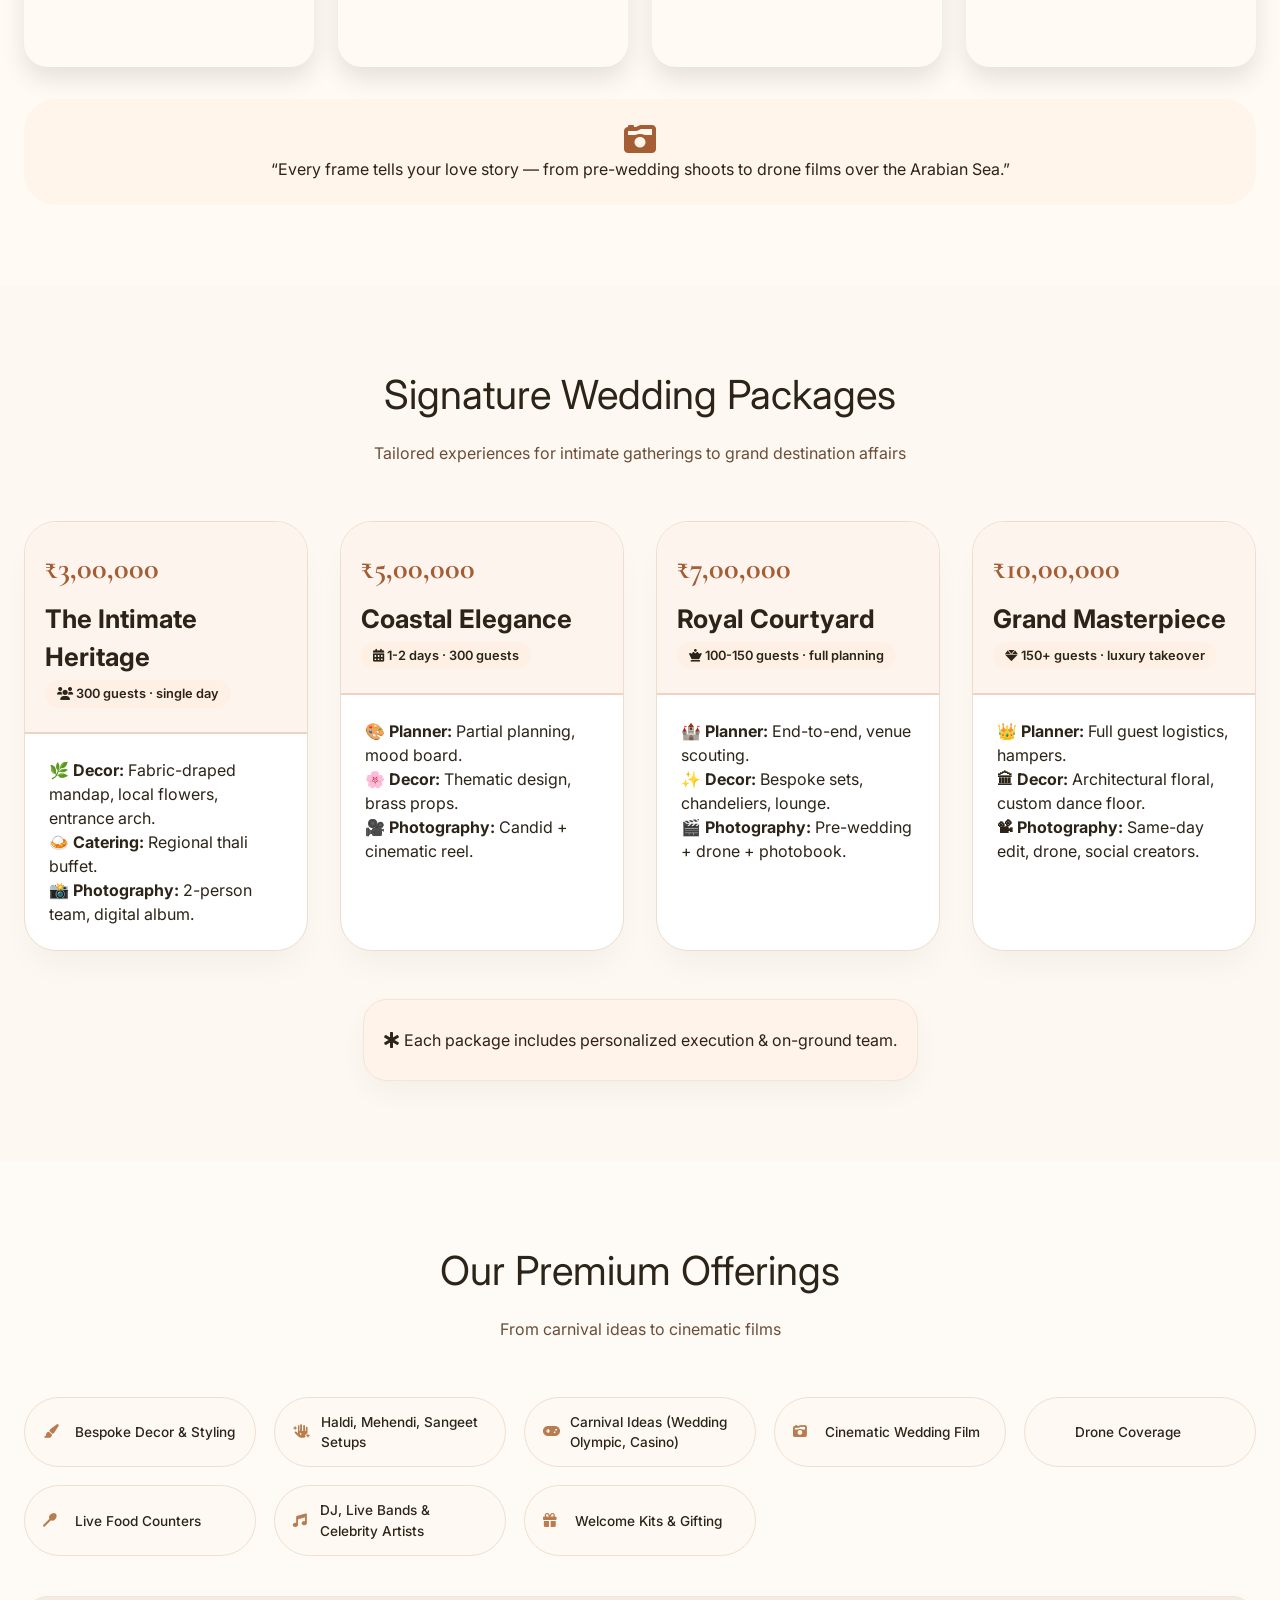
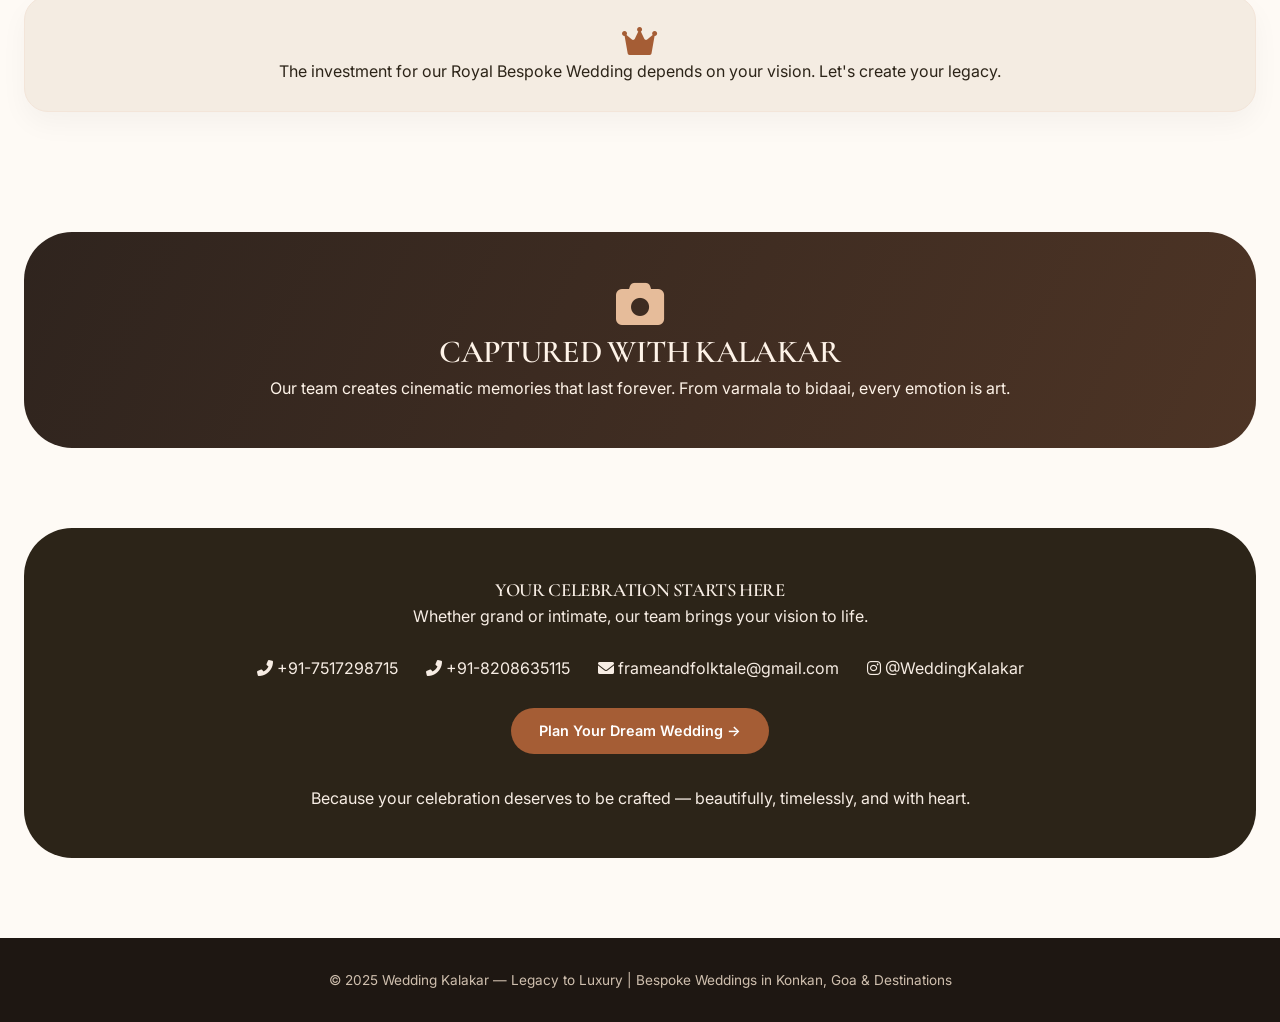
==== commit d552deea: "change hero background" ====
--- a/index.html
+++ b/index.html
@@ -34,8 +34,14 @@
 </nav>
 
 <main>
-    <!-- Hero section -->
-    <section id="home" class="hero">
+    <!-- ========== NEW HERO STRUCTURE ========== -->
+    <!-- Full-width bright image (no text inside the image) -->
+    <div class="hero-image-container">
+        <img src="wk.png" alt="Wedding Kalakar Luxury Background" class="hero-bg-image">
+    </div>
+
+    <!-- Separate text section below the image -->
+    <section id="home" class="hero-text-section">
         <div class="container">
             <div class="tagline">WHERE LEGACY MEETS LUXURY</div>
             <h2>Legacy to Luxury</h2>
@@ -44,7 +50,7 @@
         </div>
     </section>
 
-    <!-- Expertise section (unchanged) -->
+    <!-- Expertise section -->
     <section id="expertise">
         <div class="container">
             <div class="section-title">Our Artistry</div>
@@ -90,7 +96,7 @@
         </div>
     </section>
 
-    <!-- NEW: Wedding Stories (Haldi, Mehendi, Sangeet, Carnival, Varmala) -->
+    <!-- Wedding Stories (unchanged) -->
     <section id="stories" style="background: #fef7f0;">
         <div class="container">
             <div class="section-title">The Wedding Saga: Stories of Celebration</div>
@@ -126,7 +132,7 @@
                 </div>
             </div>
 
-            <!-- Carnival Ideas (Wedding Olympic, Games, Casino) -->
+            <!-- Carnival Ideas -->
             <div class="story-category">
                 <h3 class="story-heading"><i class="fas fa-gamepad"></i> Carnival Ideas – Unconventional Fun</h3>
                 <div class="story-grid">
@@ -148,7 +154,7 @@
         </div>
     </section>
 
-    <!-- Existing Gallery (Moments) -->
+    <!-- Gallery -->
     <section id="gallery" style="background: #fffaf4;">
         <div class="container">
             <div class="section-title">Moments Captured With Kalakar</div>
@@ -166,7 +172,7 @@
         </div>
     </section>
 
-    <!-- Packages (same as before) -->
+    <!-- Packages -->
     <section id="packages" style="background: #fef8f2;">
         <div class="container">
             <div class="section-title">Signature Wedding Packages</div>
@@ -226,7 +232,7 @@
                     <div><i class="fas fa-envelope"></i> frameandfolktale@gmail.com</div>
                     <div><i class="fab fa-instagram"></i> @WeddingKalakar</div>
                 </div>
-                <a href="C:\Users\VEDANT\OneDrive\Desktop\LABWORK\Ankit\contact.html" class="btn-primary">Plan Your Dream Wedding →</a>
+                <a href="contact.html" class="btn-primary">Plan Your Dream Wedding →</a>
                 <p style="margin-top: 32px;">Because your celebration deserves to be crafted — beautifully, timelessly, and with heart.</p>
             </div>
         </div>
--- a/style.css
+++ b/style.css
@@ -1,4 +1,3 @@
-
 * {
     margin: 0;
     padding: 0;
@@ -56,9 +55,12 @@
     display: flex;
     align-items: center;
     justify-content: center;
-    color: white;
-    font-size: 1.8rem;
-    box-shadow: 0 6px 12px rgba(165,93,53,0.2);
+    overflow: hidden;
+}
+.logo-icon img {
+    width: 100%;
+    height: 100%;
+    object-fit: cover;
 }
 .logo-text h1 {
     font-size: 1.7rem;
@@ -152,37 +154,62 @@
     color: white;
 }
 
-/* hero with background image */
-.hero {
-    background: linear-gradient(105deg, rgba(254,247,239,0.92), rgba(250,234,220,0.92)), url('https://images.unsplash.com/photo-1519741497674-611481863552?ixlib=rb-4.0.3&auto=format&fit=crop&w=2070&q=80');
-    background-size: cover;
-    background-position: center 30%;
-    padding: 100px 0 110px;
-    text-align: center;
-}
-.hero h2 {
+/* ===== NEW HERO IMAGE & TEXT SECTION ===== */
+.hero-image-container {
+    width: 100%;
+    max-height: 80vh;
+    overflow: hidden;
+    display: flex;
+    justify-content: center;
+    align-items: center;
+    background-color: #fefaf5; /* fallback */
+}
+.hero-bg-image {
+    width: 100%;
+    height: auto;
+    display: block;
+    object-fit: cover;
+    /* brighten the image using CSS filter */
+    filter: brightness(1.15) contrast(1.02);
+    transition: filter 0.3s ease;
+}
+.hero-text-section {
+    padding: 70px 0 60px;
+    text-align: center;
+    background: linear-gradient(135deg, #fffaf5 0%, #fef3ea 100%);
+}
+.hero-text-section .tagline {
+    font-size: 1.2rem;
+    letter-spacing: 4px;
+    color: #a55d35;
+    margin-bottom: 16px;
+    font-weight: 500;
+    text-transform: uppercase;
+}
+.hero-text-section h2 {
     font-size: 3.8rem;
     font-weight: 700;
-    color: #2f221b;
-    text-shadow: 0 2px 8px rgba(255,255,240,0.6);
-}
-.hero .tagline {
-    font-size: 1.3rem;
-    letter-spacing: 3px;
-    color: #a55d35;
-    margin-bottom: 16px;
-    font-weight: 500;
-}
-.hero p {
+    color: #2c2418;
+    margin-bottom: 20px;
+    font-family: 'Cormorant Garamond', serif;
+}
+.hero-text-section p {
     max-width: 700px;
-    margin: 20px auto;
+    margin: 0 auto 32px;
     font-size: 1.1rem;
-    color: #2c2418;
-    background: rgba(255,252,245,0.6);
-    backdrop-filter: blur(3px);
-    padding: 8px 20px;
-    border-radius: 60px;
-    display: inline-block;
+    color: #4f3b2e;
+}
+@media (max-width: 700px) {
+    .hero-text-section h2 {
+        font-size: 2.3rem;
+    }
+    .hero-text-section .tagline {
+        font-size: 0.9rem;
+        letter-spacing: 2px;
+    }
+    .hero-image-container {
+        max-height: 50vh;
+    }
 }
 
 /* section general */
@@ -362,7 +389,6 @@
     margin-top: 32px;
 }
 @media (max-width: 700px) {
-    .hero h2 { font-size: 2.3rem; }
     .section-title { font-size: 2rem; }
     .container { padding: 0 20px; }
     .package-header { padding: 18px; }
@@ -371,7 +397,8 @@
     color: #a55d35;
     font-weight: 600;
 }
-/* Wedding Stories (Haldi, Mehendi, Sangeet, Carnival, Varmala) */
+
+/* Wedding Stories */
 .story-category {
     margin-bottom: 64px;
 }
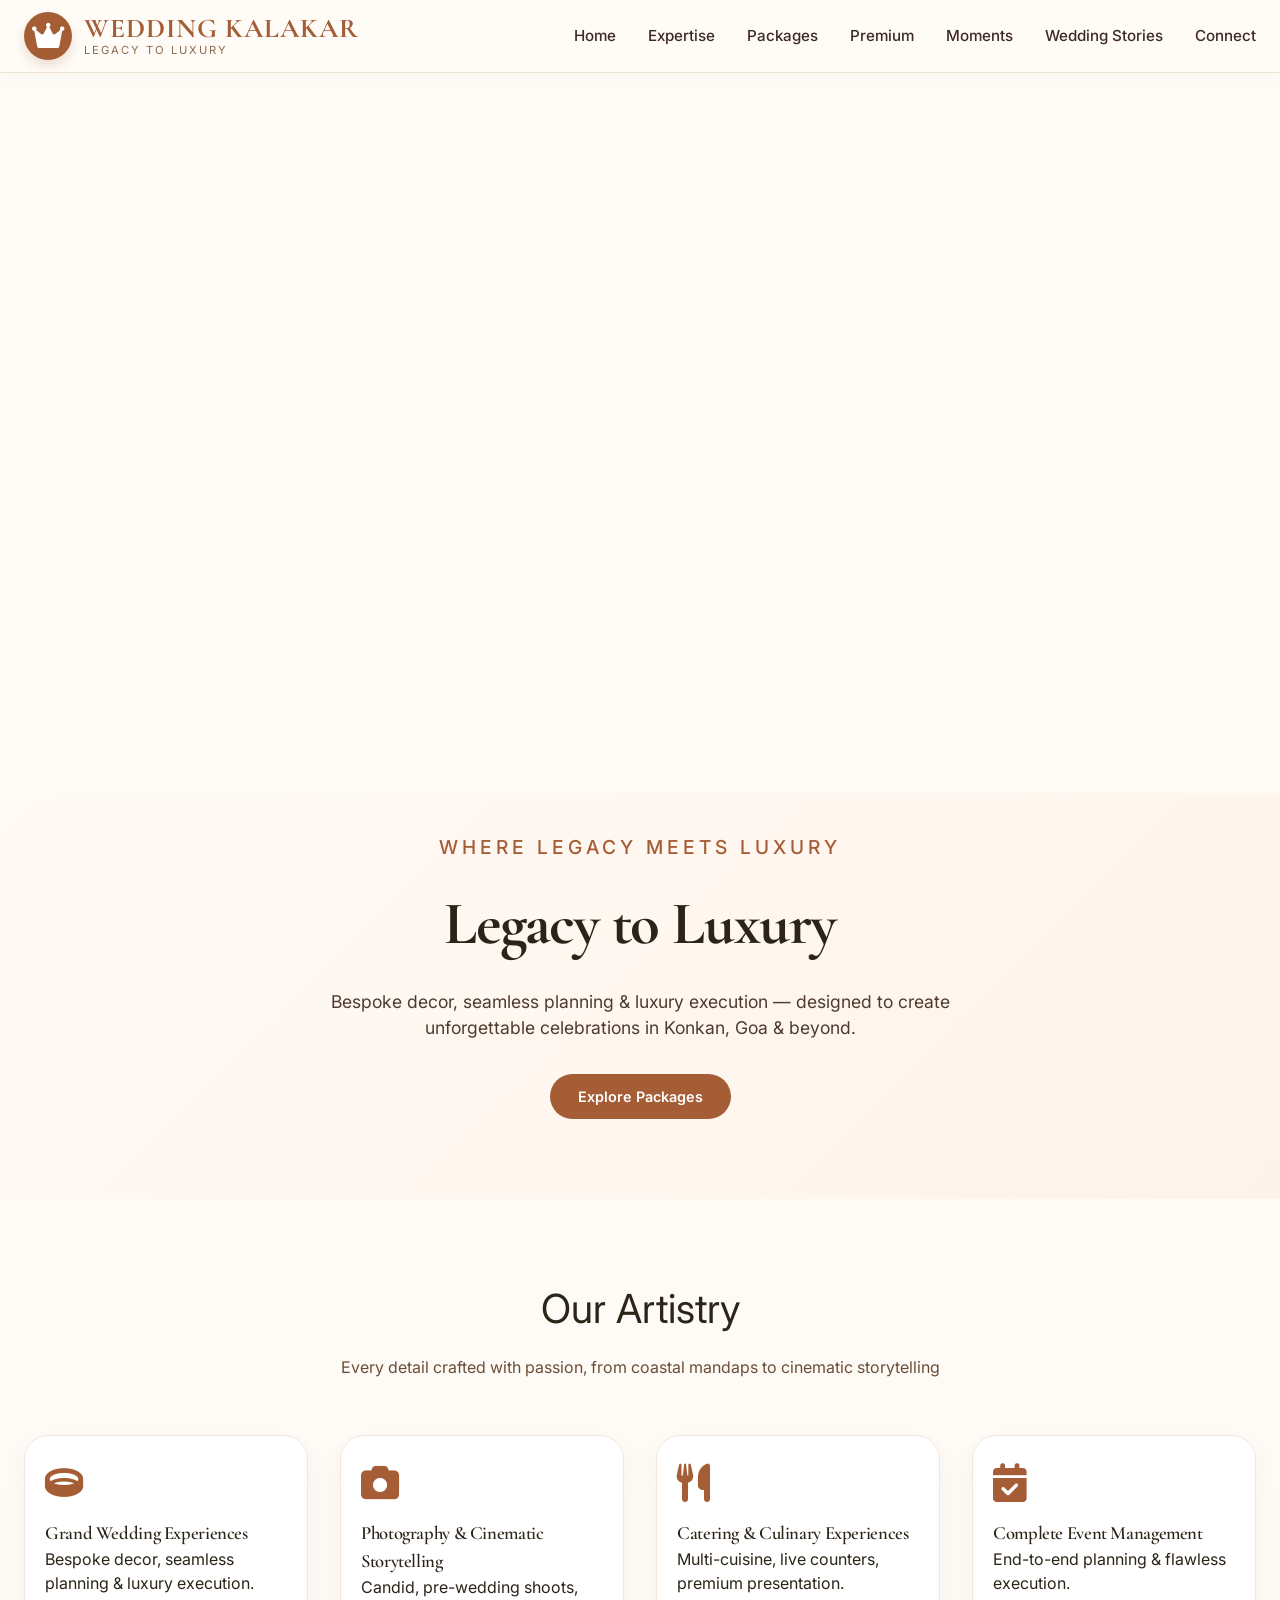
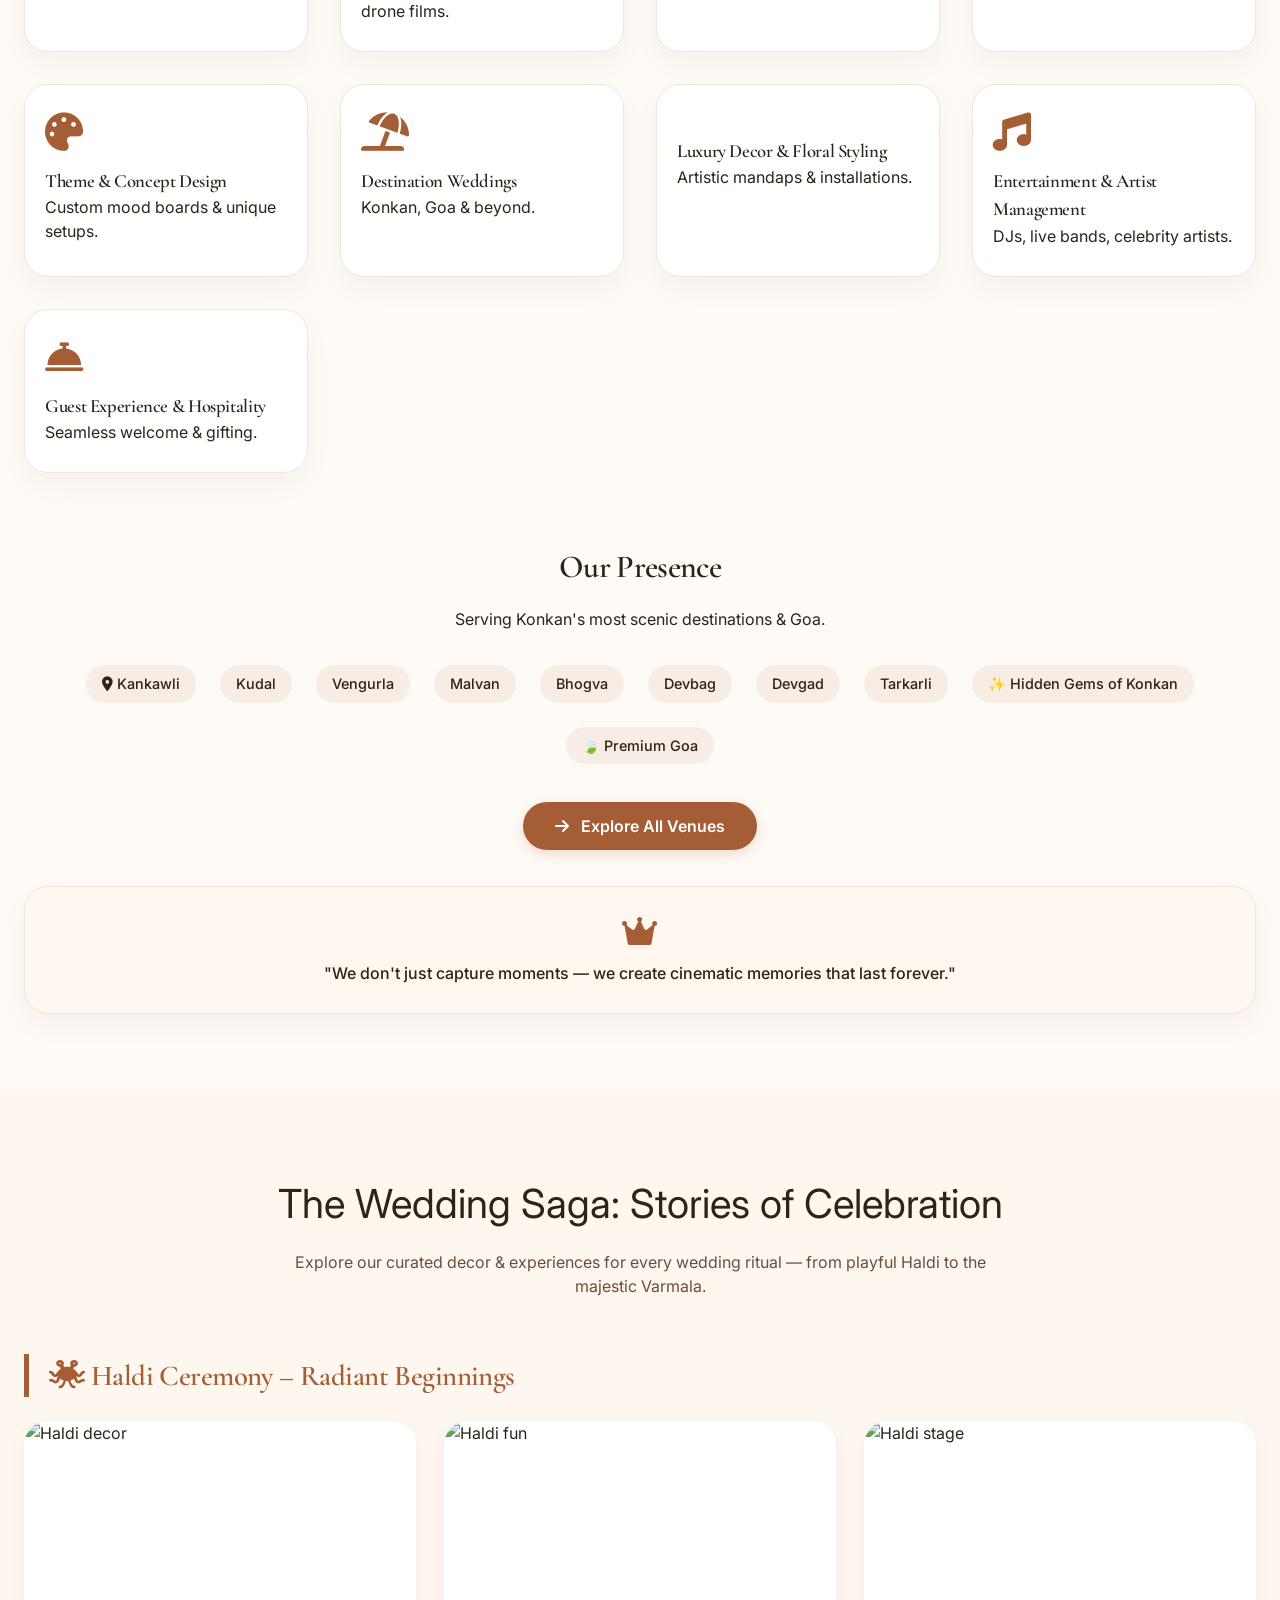
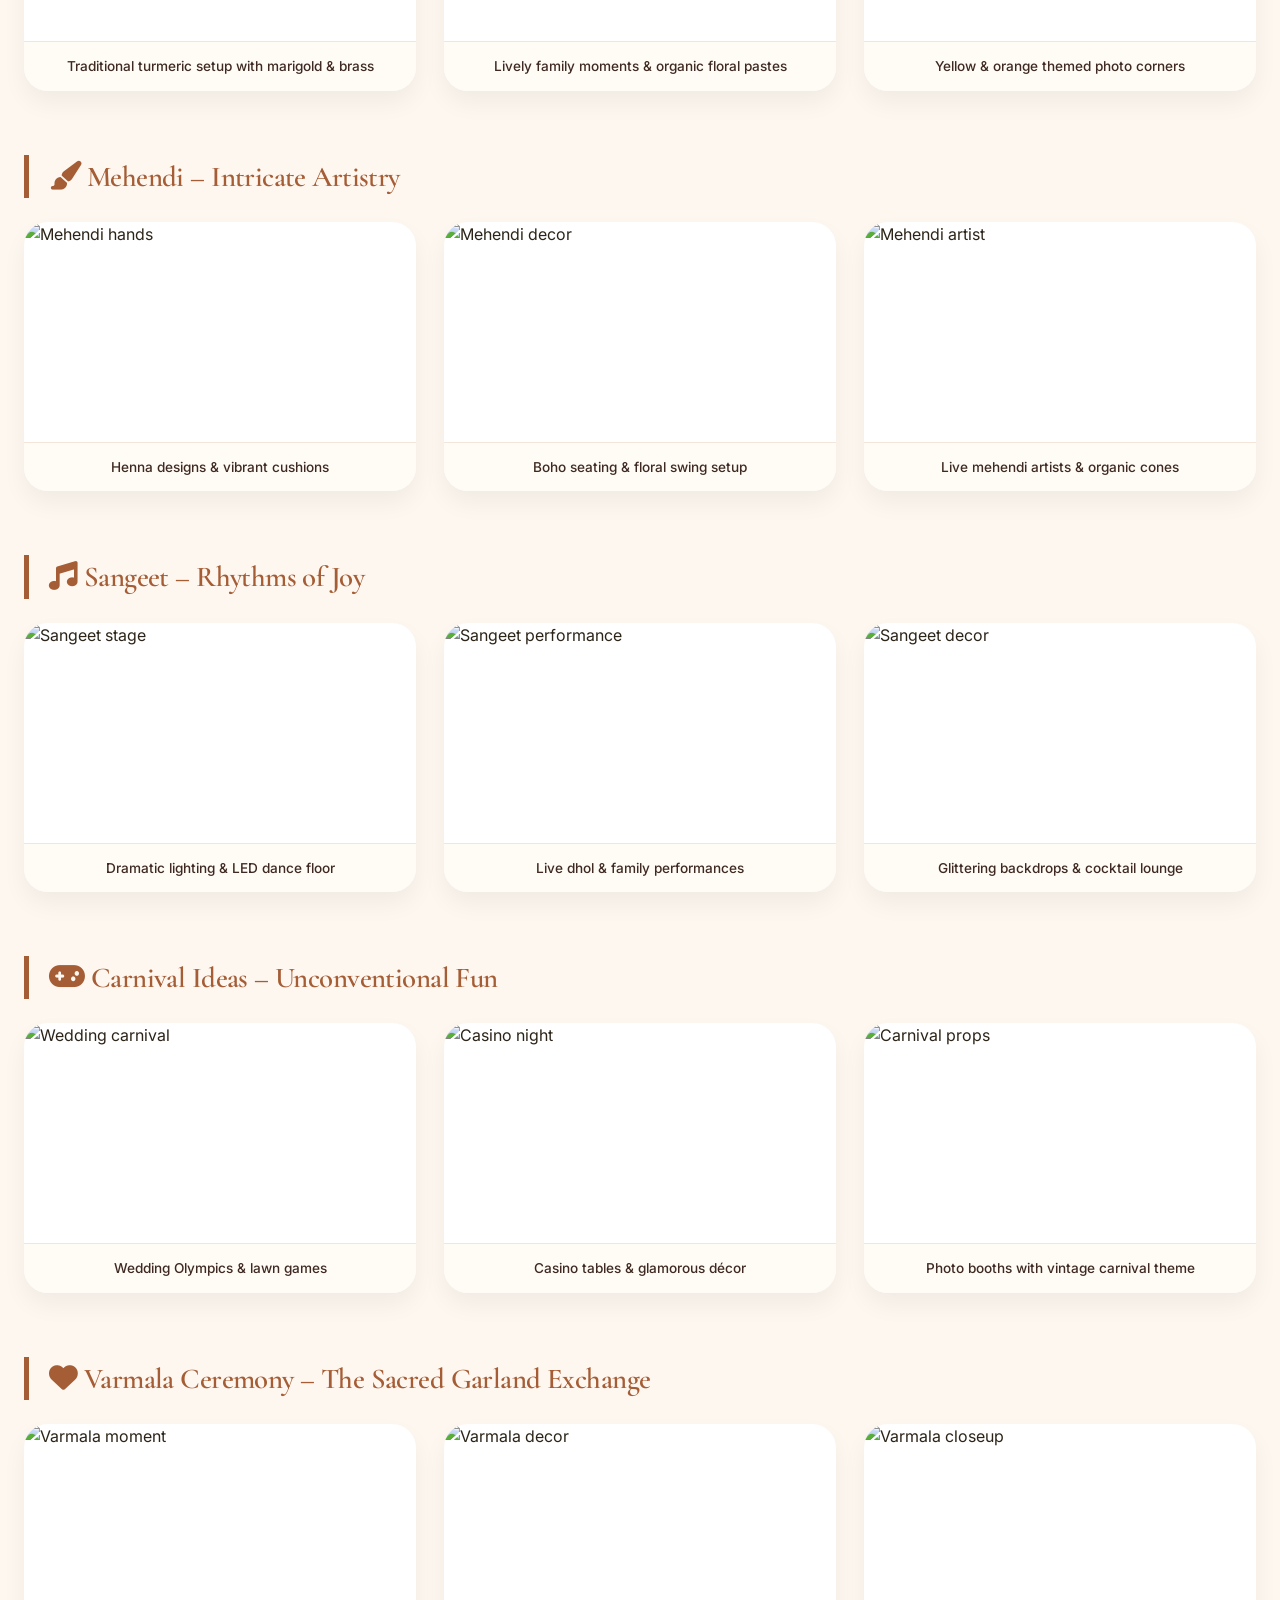
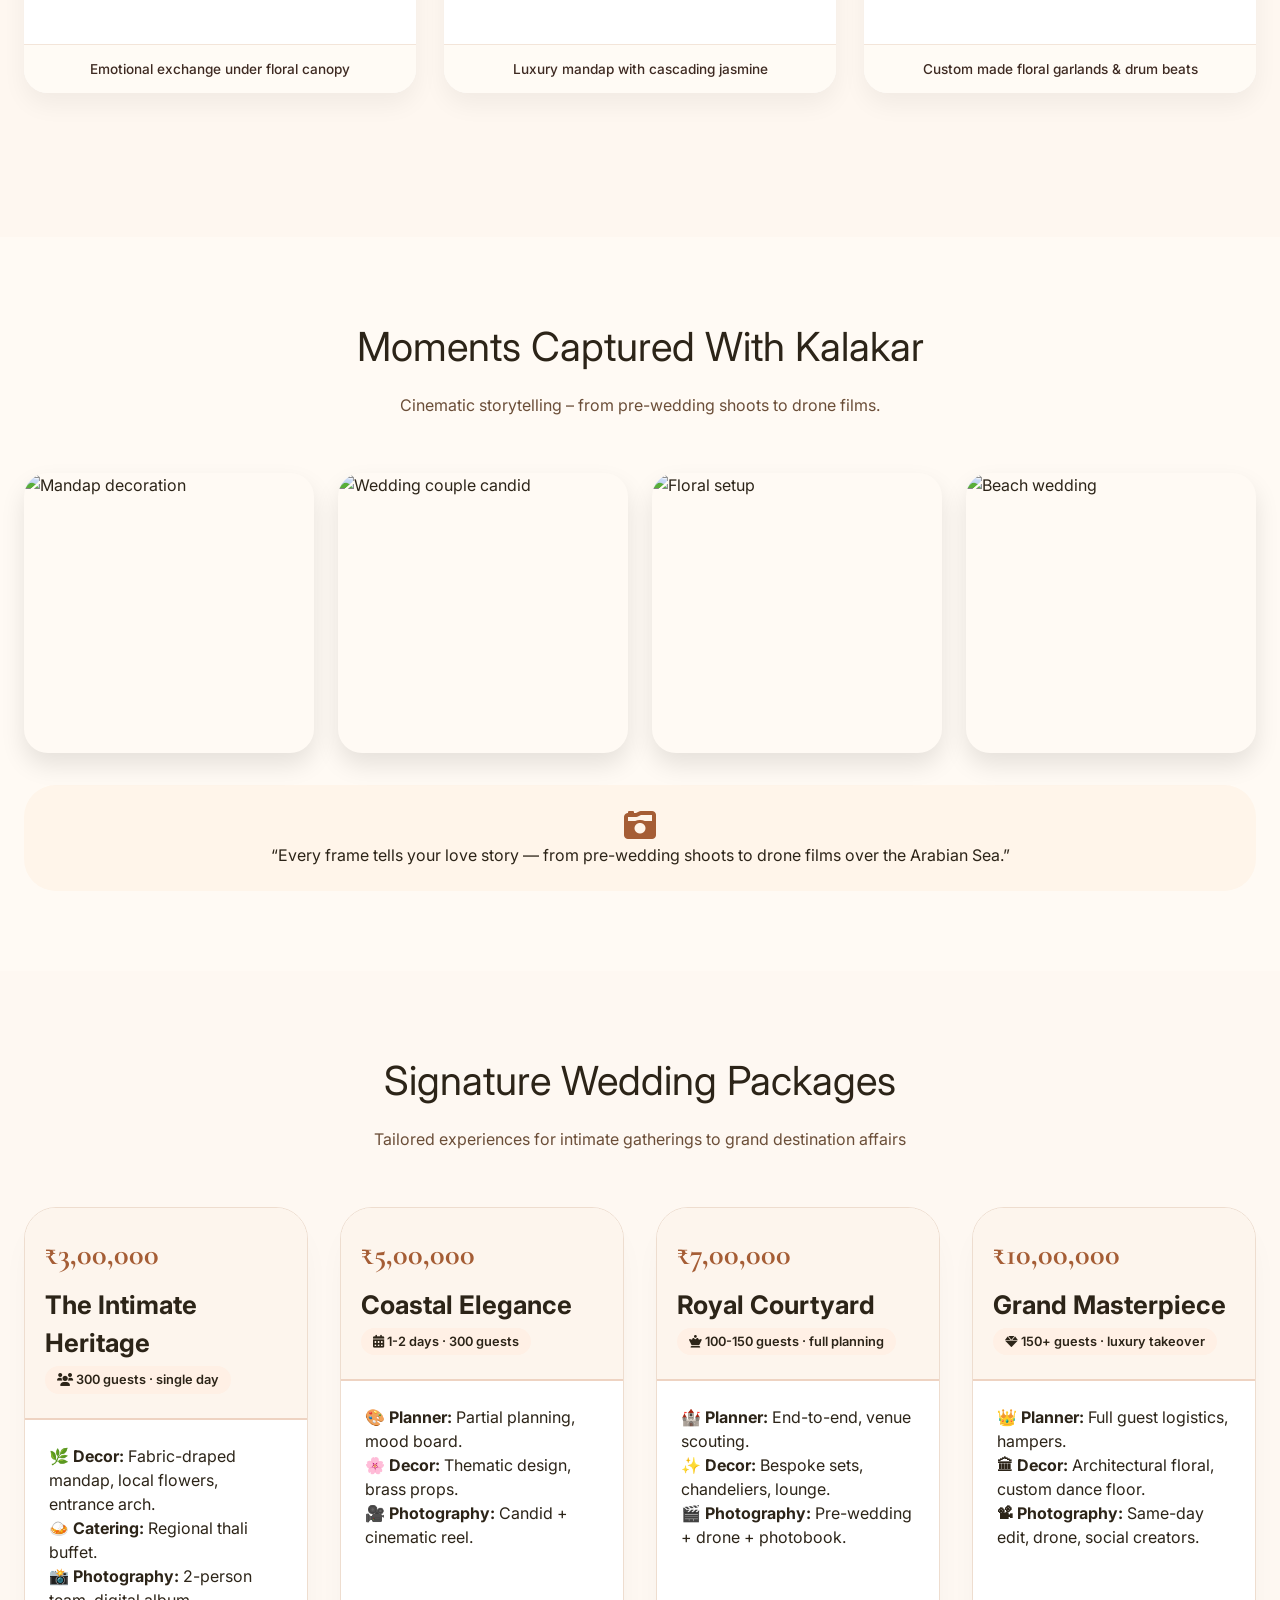
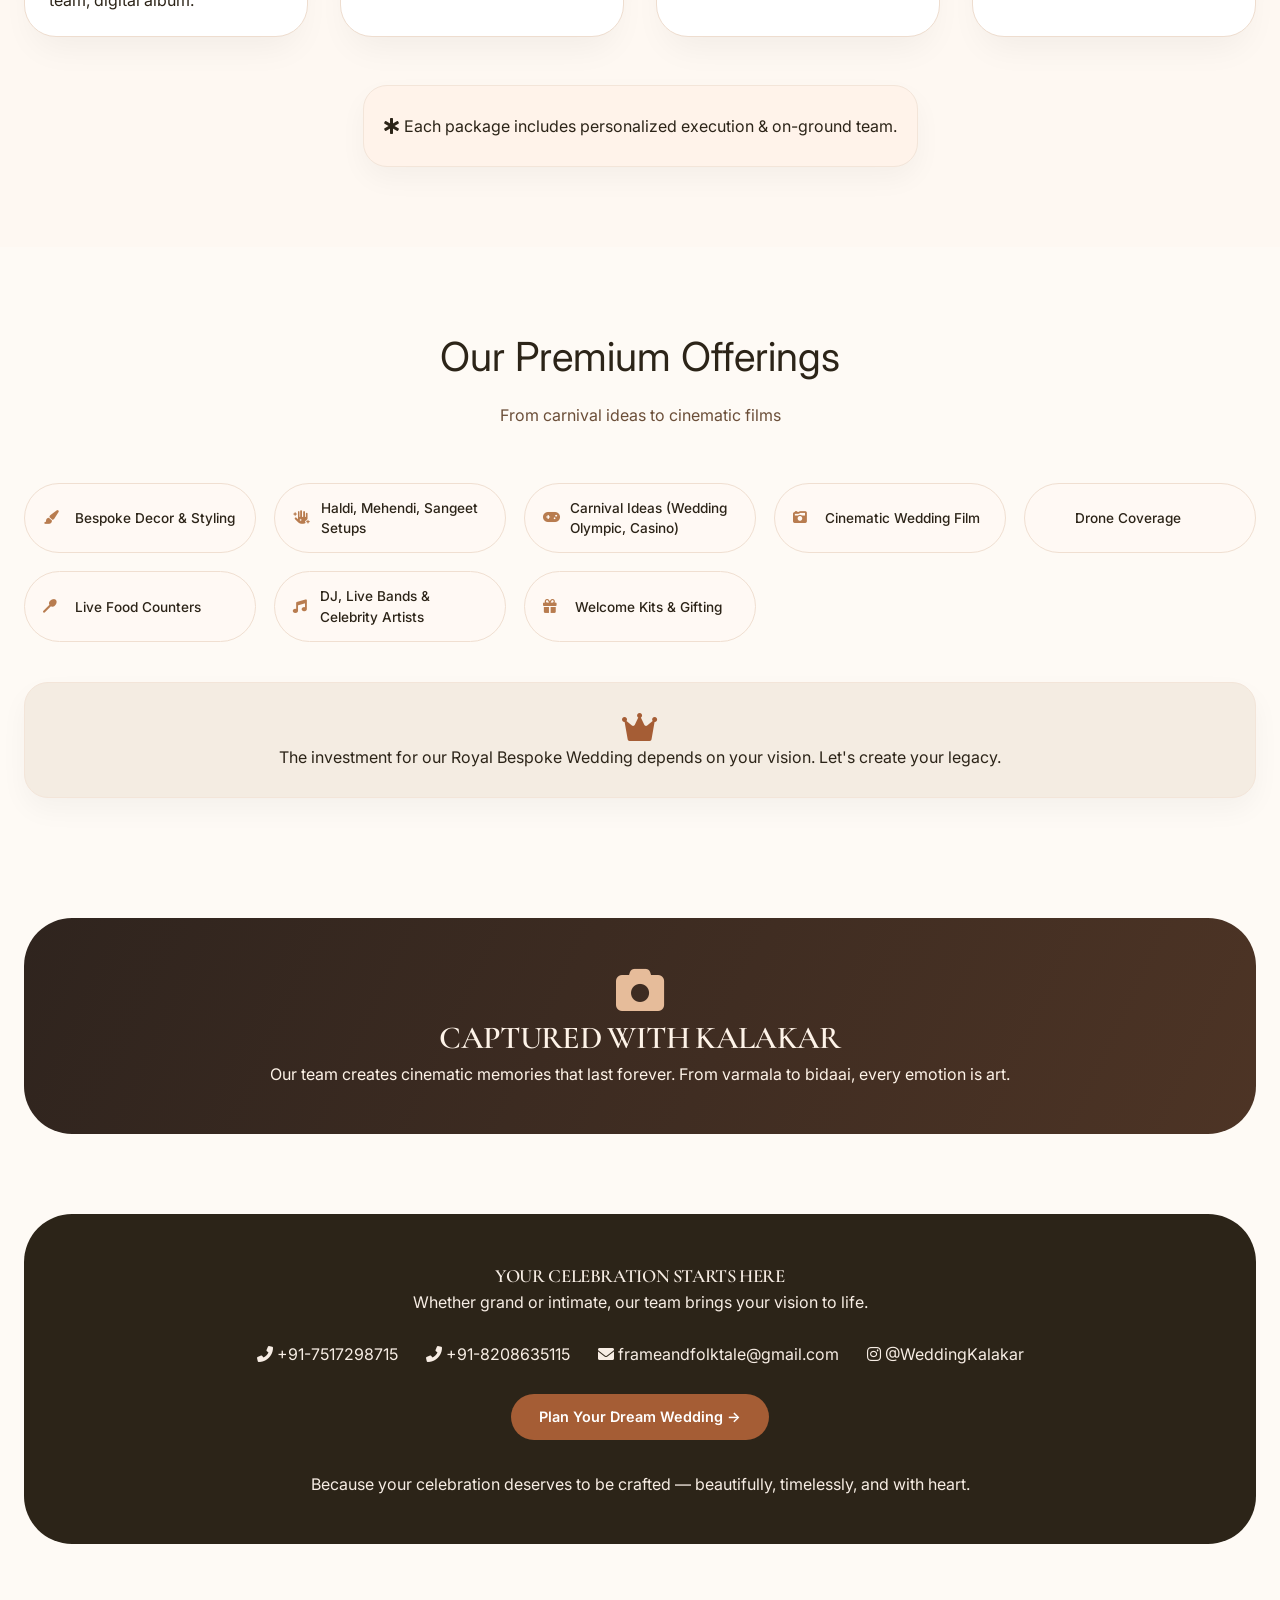
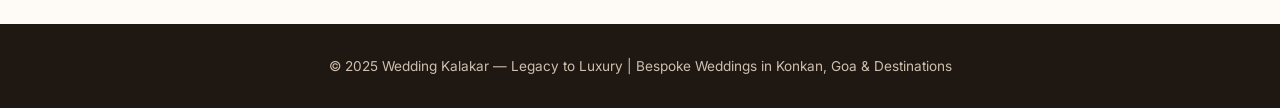
==== commit 0a6c37ad: "fix alignments" ====
--- a/index.html
+++ b/index.html
@@ -34,14 +34,11 @@
 </nav>
 
 <main>
-    <!-- ========== NEW HERO STRUCTURE ========== -->
-    <!-- Full-width bright image (no text inside the image) -->
-    <div class="hero-image-container">
-        <img src="wk.png" alt="Wedding Kalakar Luxury Background" class="hero-bg-image">
-    </div>
-
-    <!-- Separate text section below the image -->
-    <section id="home" class="hero-text-section">
+    <!-- Hero section – only background image, no text -->
+    <section id="home" class="hero"></section>
+
+    <!-- Text section directly below the hero image -->
+    <section class="hero-text-below">
         <div class="container">
             <div class="tagline">WHERE LEGACY MEETS LUXURY</div>
             <h2>Legacy to Luxury</h2>
@@ -96,7 +93,7 @@
         </div>
     </section>
 
-    <!-- Wedding Stories (unchanged) -->
+    <!-- Wedding Stories (Haldi, Mehendi, Sangeet, Carnival, Varmala) -->
     <section id="stories" style="background: #fef7f0;">
         <div class="container">
             <div class="section-title">The Wedding Saga: Stories of Celebration</div>
@@ -154,7 +151,7 @@
         </div>
     </section>
 
-    <!-- Gallery -->
+    <!-- Gallery (Moments) -->
     <section id="gallery" style="background: #fffaf4;">
         <div class="container">
             <div class="section-title">Moments Captured With Kalakar</div>
--- a/style.css
+++ b/style.css
@@ -55,12 +55,9 @@
     display: flex;
     align-items: center;
     justify-content: center;
-    overflow: hidden;
-}
-.logo-icon img {
-    width: 100%;
-    height: 100%;
-    object-fit: cover;
+    color: white;
+    font-size: 1.8rem;
+    box-shadow: 0 6px 12px rgba(165,93,53,0.2);
 }
 .logo-text h1 {
     font-size: 1.7rem;
@@ -154,31 +151,24 @@
     color: white;
 }
 
-/* ===== NEW HERO IMAGE & TEXT SECTION ===== */
-.hero-image-container {
+/* Hero section – pure background image, no text, reduced height */
+.hero {
+    background: url('wk.png') no-repeat center center/cover;
+    min-height: 80vh;
     width: 100%;
-    max-height: 80vh;
-    overflow: hidden;
-    display: flex;
-    justify-content: center;
-    align-items: center;
-    background-color: #fefaf5; /* fallback */
-}
-.hero-bg-image {
-    width: 100%;
-    height: auto;
-    display: block;
-    object-fit: cover;
-    /* brighten the image using CSS filter */
-    filter: brightness(1.15) contrast(1.02);
-    transition: filter 0.3s ease;
-}
-.hero-text-section {
-    padding: 70px 0 60px;
+    margin-bottom: 0;
+    padding-bottom: 0;
+}
+
+/* Text section directly below hero */
+.hero-text-below {
+    padding: 40px 0 80px;
     text-align: center;
     background: linear-gradient(135deg, #fffaf5 0%, #fef3ea 100%);
-}
-.hero-text-section .tagline {
+    margin-top: 0;
+}
+
+.hero-text-below .tagline {
     font-size: 1.2rem;
     letter-spacing: 4px;
     color: #a55d35;
@@ -186,30 +176,20 @@
     font-weight: 500;
     text-transform: uppercase;
 }
-.hero-text-section h2 {
+
+.hero-text-below h2 {
     font-size: 3.8rem;
     font-weight: 700;
     color: #2c2418;
     margin-bottom: 20px;
     font-family: 'Cormorant Garamond', serif;
 }
-.hero-text-section p {
+
+.hero-text-below p {
     max-width: 700px;
     margin: 0 auto 32px;
     font-size: 1.1rem;
     color: #4f3b2e;
-}
-@media (max-width: 700px) {
-    .hero-text-section h2 {
-        font-size: 2.3rem;
-    }
-    .hero-text-section .tagline {
-        font-size: 0.9rem;
-        letter-spacing: 2px;
-    }
-    .hero-image-container {
-        max-height: 50vh;
-    }
 }
 
 /* section general */
@@ -300,29 +280,6 @@
     padding: 24px;
     flex: 1;
 }
-.feature-list {
-    list-style: none;
-    margin-top: 16px;
-}
-.feature-list li {
-    margin-bottom: 10px;
-    font-size: 0.85rem;
-    display: flex;
-    gap: 8px;
-    align-items: baseline;
-}
-.feature-list i {
-    color: #b87c4f;
-    width: 20px;
-    font-size: 0.8rem;
-    margin-top: 3px;
-}
-hr {
-    margin: 20px 0;
-    border: 0;
-    height: 1px;
-    background: #eeddcf;
-}
 .premium-grid {
     display: grid;
     grid-template-columns: repeat(auto-fill, minmax(220px, 1fr));
@@ -358,7 +315,7 @@
     text-align: center;
     font-size: 0.85rem;
 }
-/* photo gallery styles */
+/* gallery */
 .gallery-grid {
     display: grid;
     grid-template-columns: repeat(auto-fit, minmax(250px, 1fr));
@@ -388,16 +345,6 @@
     text-align: center;
     margin-top: 32px;
 }
-@media (max-width: 700px) {
-    .section-title { font-size: 2rem; }
-    .container { padding: 0 20px; }
-    .package-header { padding: 18px; }
-}
-.highlight {
-    color: #a55d35;
-    font-weight: 600;
-}
-
 /* Wedding Stories */
 .story-category {
     margin-bottom: 64px;
@@ -440,11 +387,6 @@
     background: #fffbf5;
     text-align: center;
     border-top: 1px solid #f3e5d9;
-}
-@media (max-width: 700px) {
-    .story-heading {
-        font-size: 1.4rem;
-    }
 }
 .btn-explore-venues {
     display: inline-block;
@@ -464,4 +406,36 @@
 }
 .btn-explore-venues i {
     margin-right: 8px;
+}
+/* Responsive */
+@media (max-width: 768px) {
+    .hero {
+        min-height: 60vh;
+    }
+    .hero-text-below {
+        padding: 30px 0 60px;
+    }
+    .hero-text-below h2 {
+        font-size: 2.5rem;
+    }
+    .hero-text-below .tagline {
+        font-size: 0.9rem;
+        letter-spacing: 2px;
+    }
+    .hero-text-below p {
+        font-size: 1rem;
+        padding: 0 20px;
+    }
+    .section-title {
+        font-size: 2rem;
+    }
+    .container {
+        padding: 0 20px;
+    }
+    .package-header {
+        padding: 18px;
+    }
+    .story-heading {
+        font-size: 1.4rem;
+    }
 }
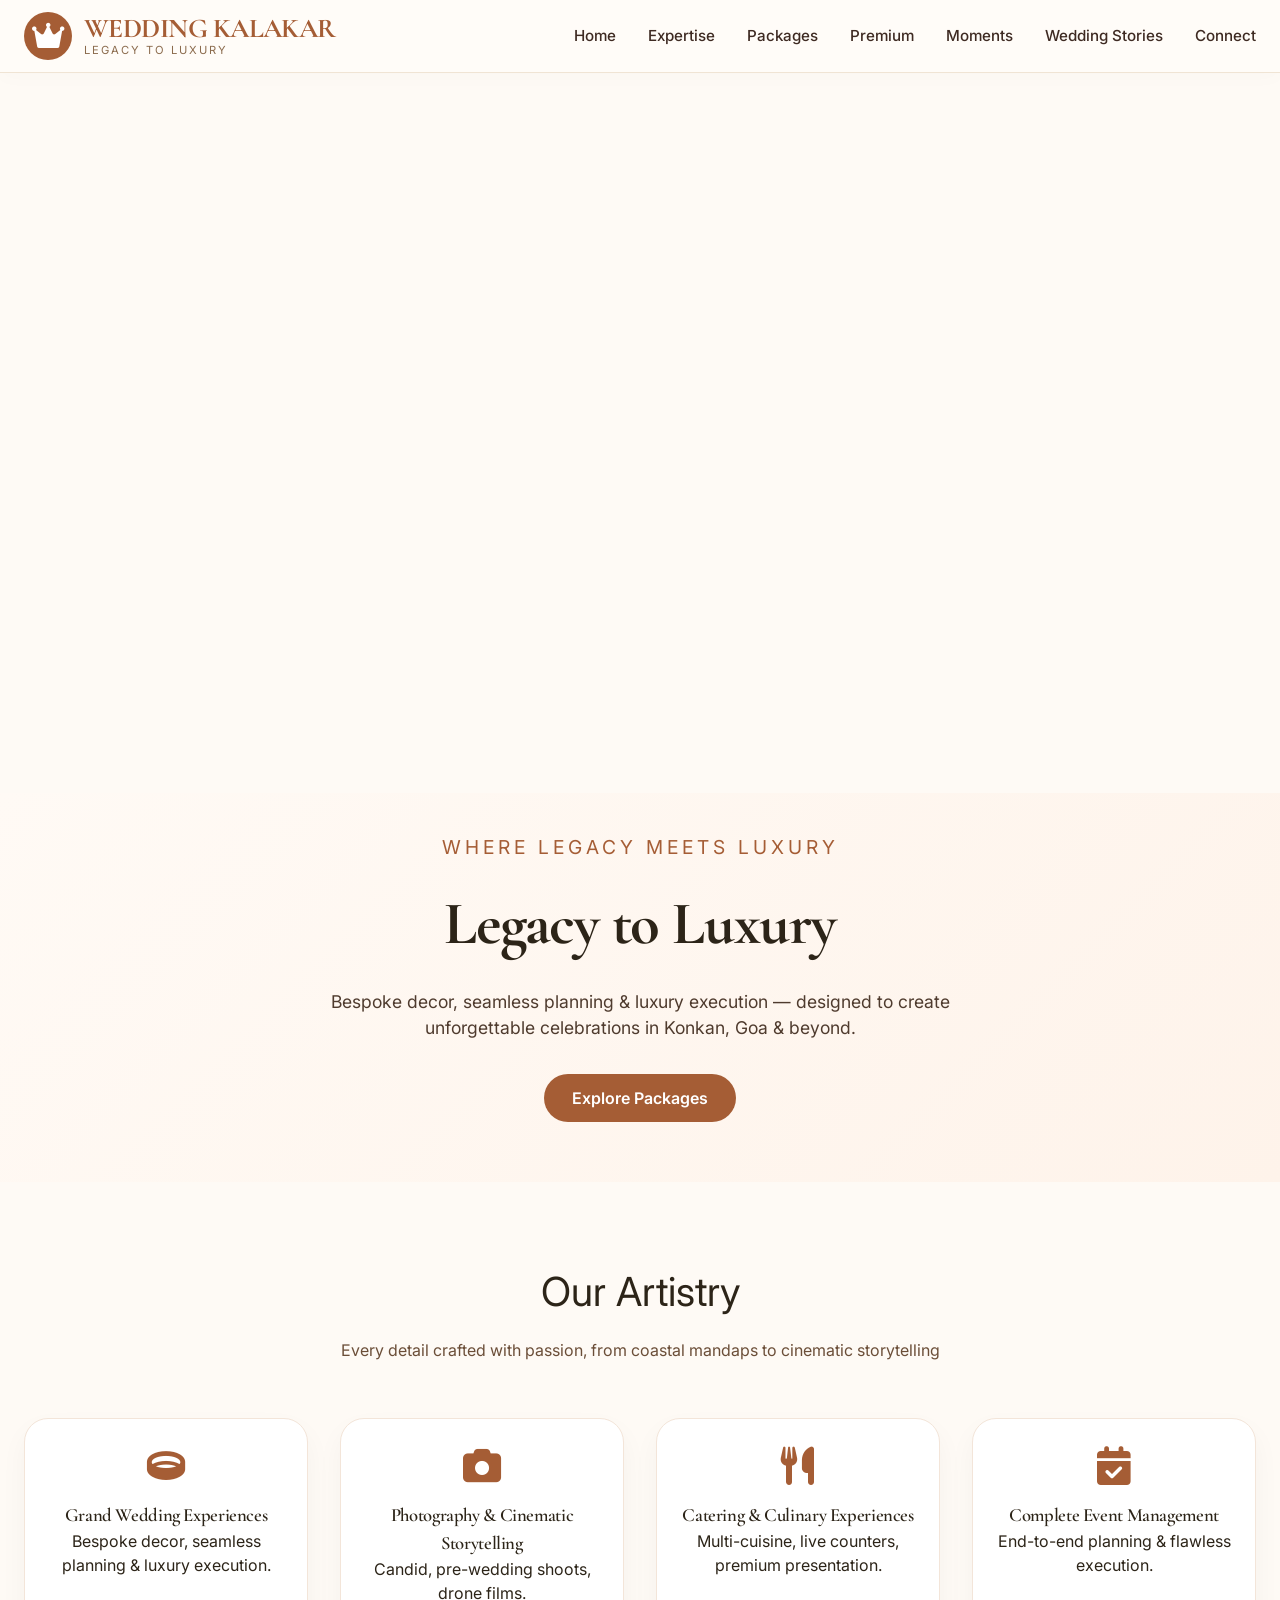
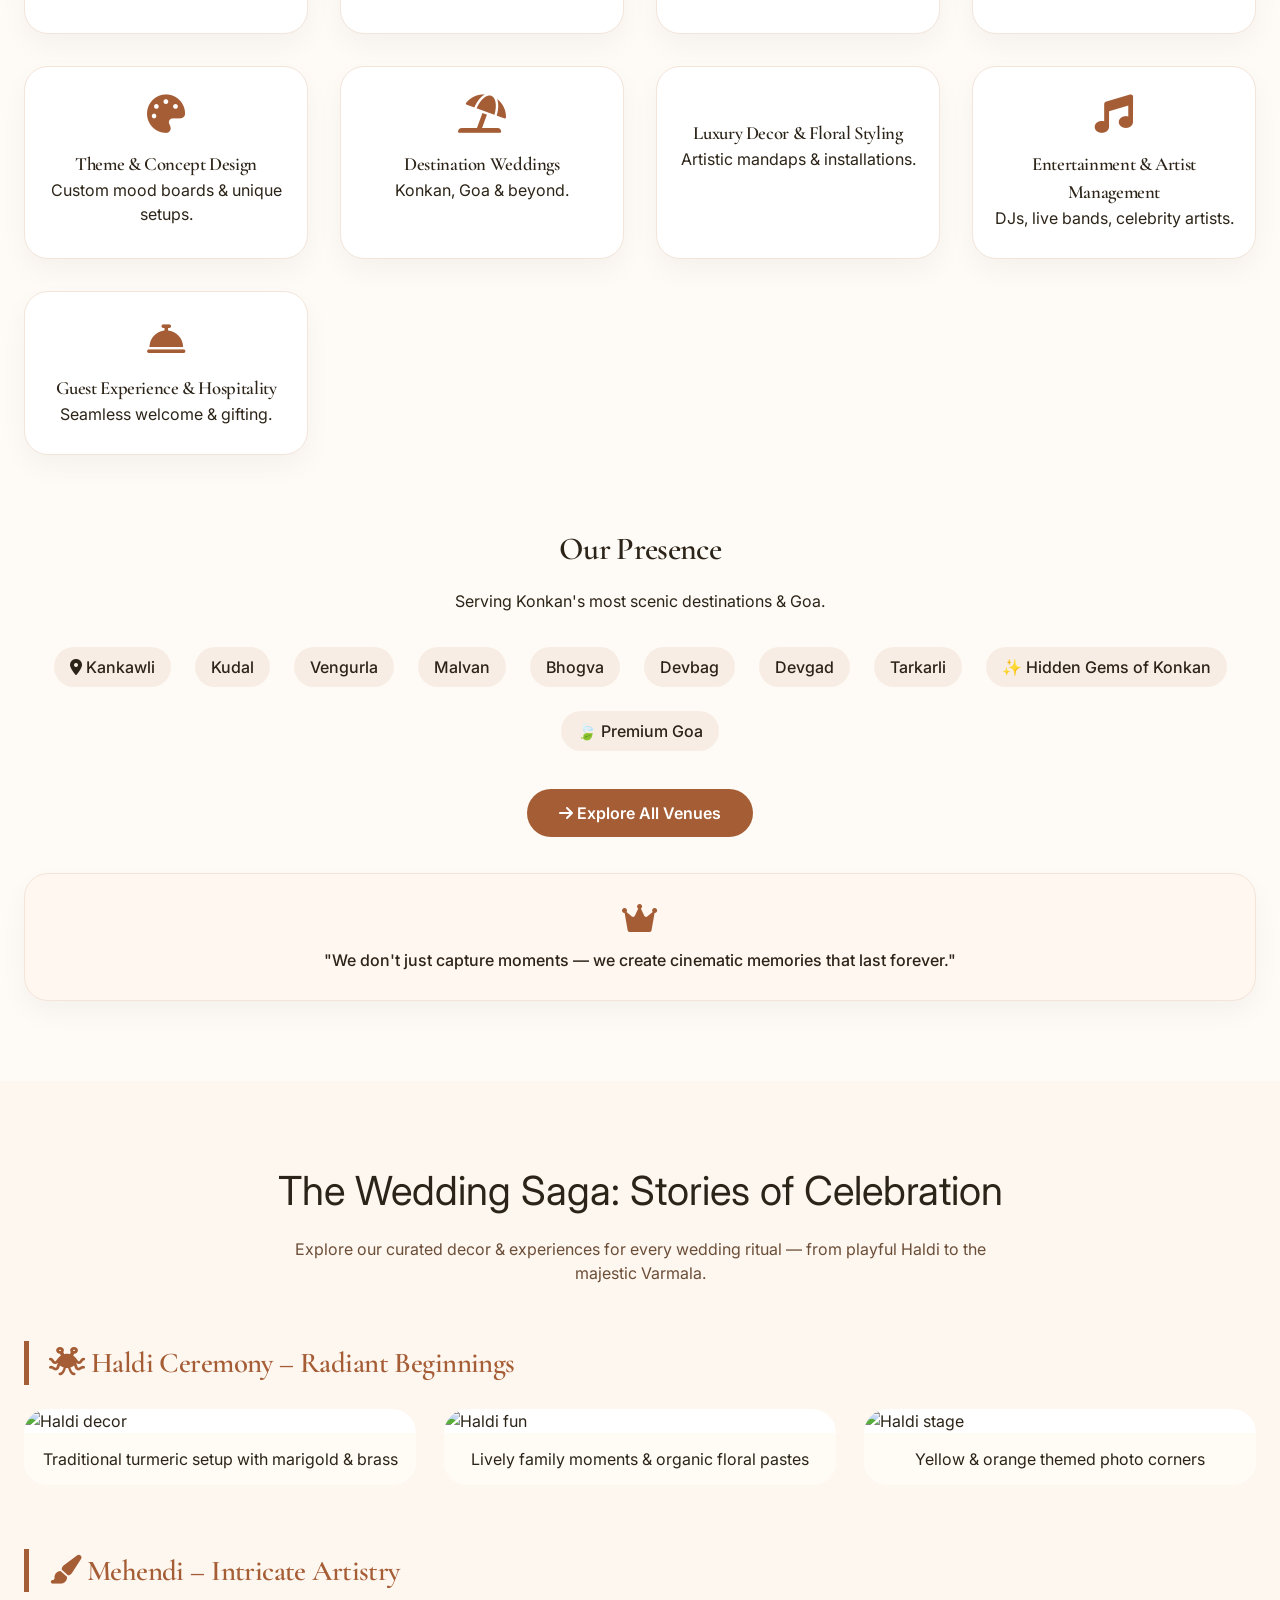
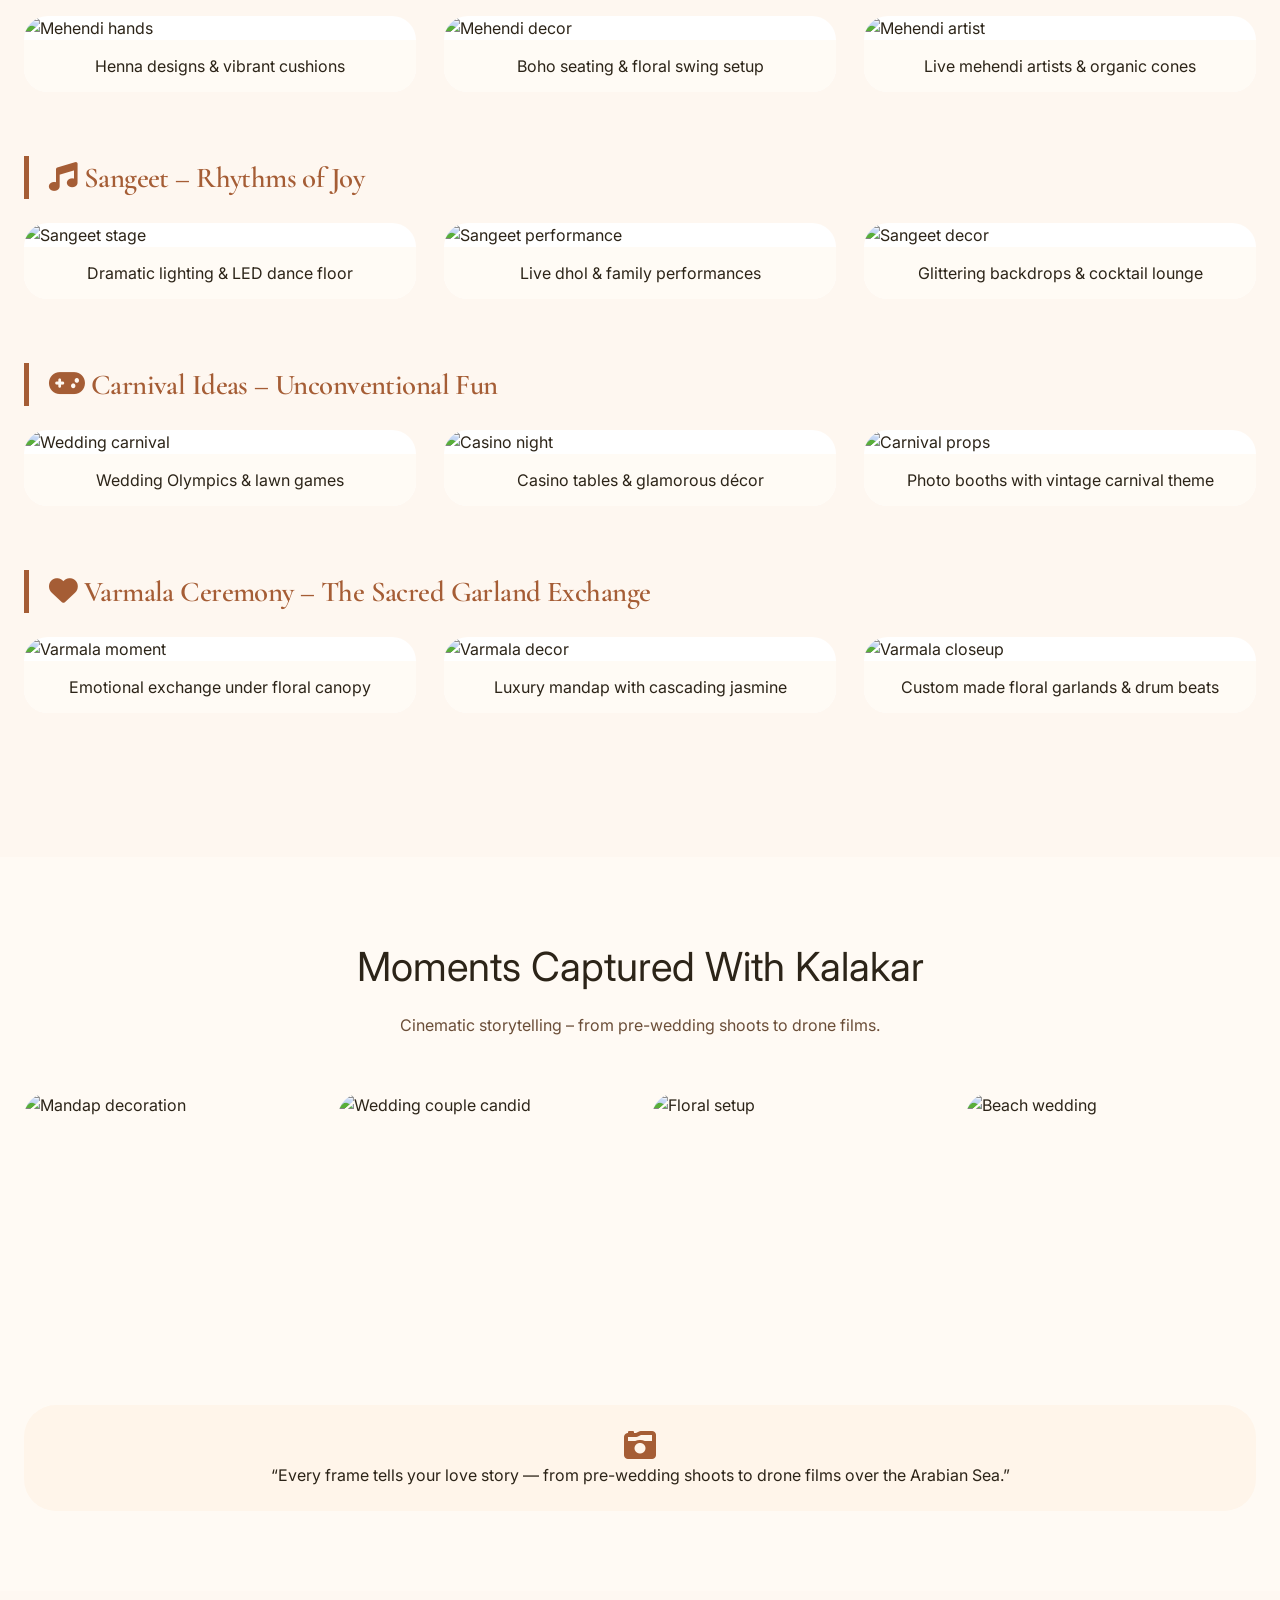
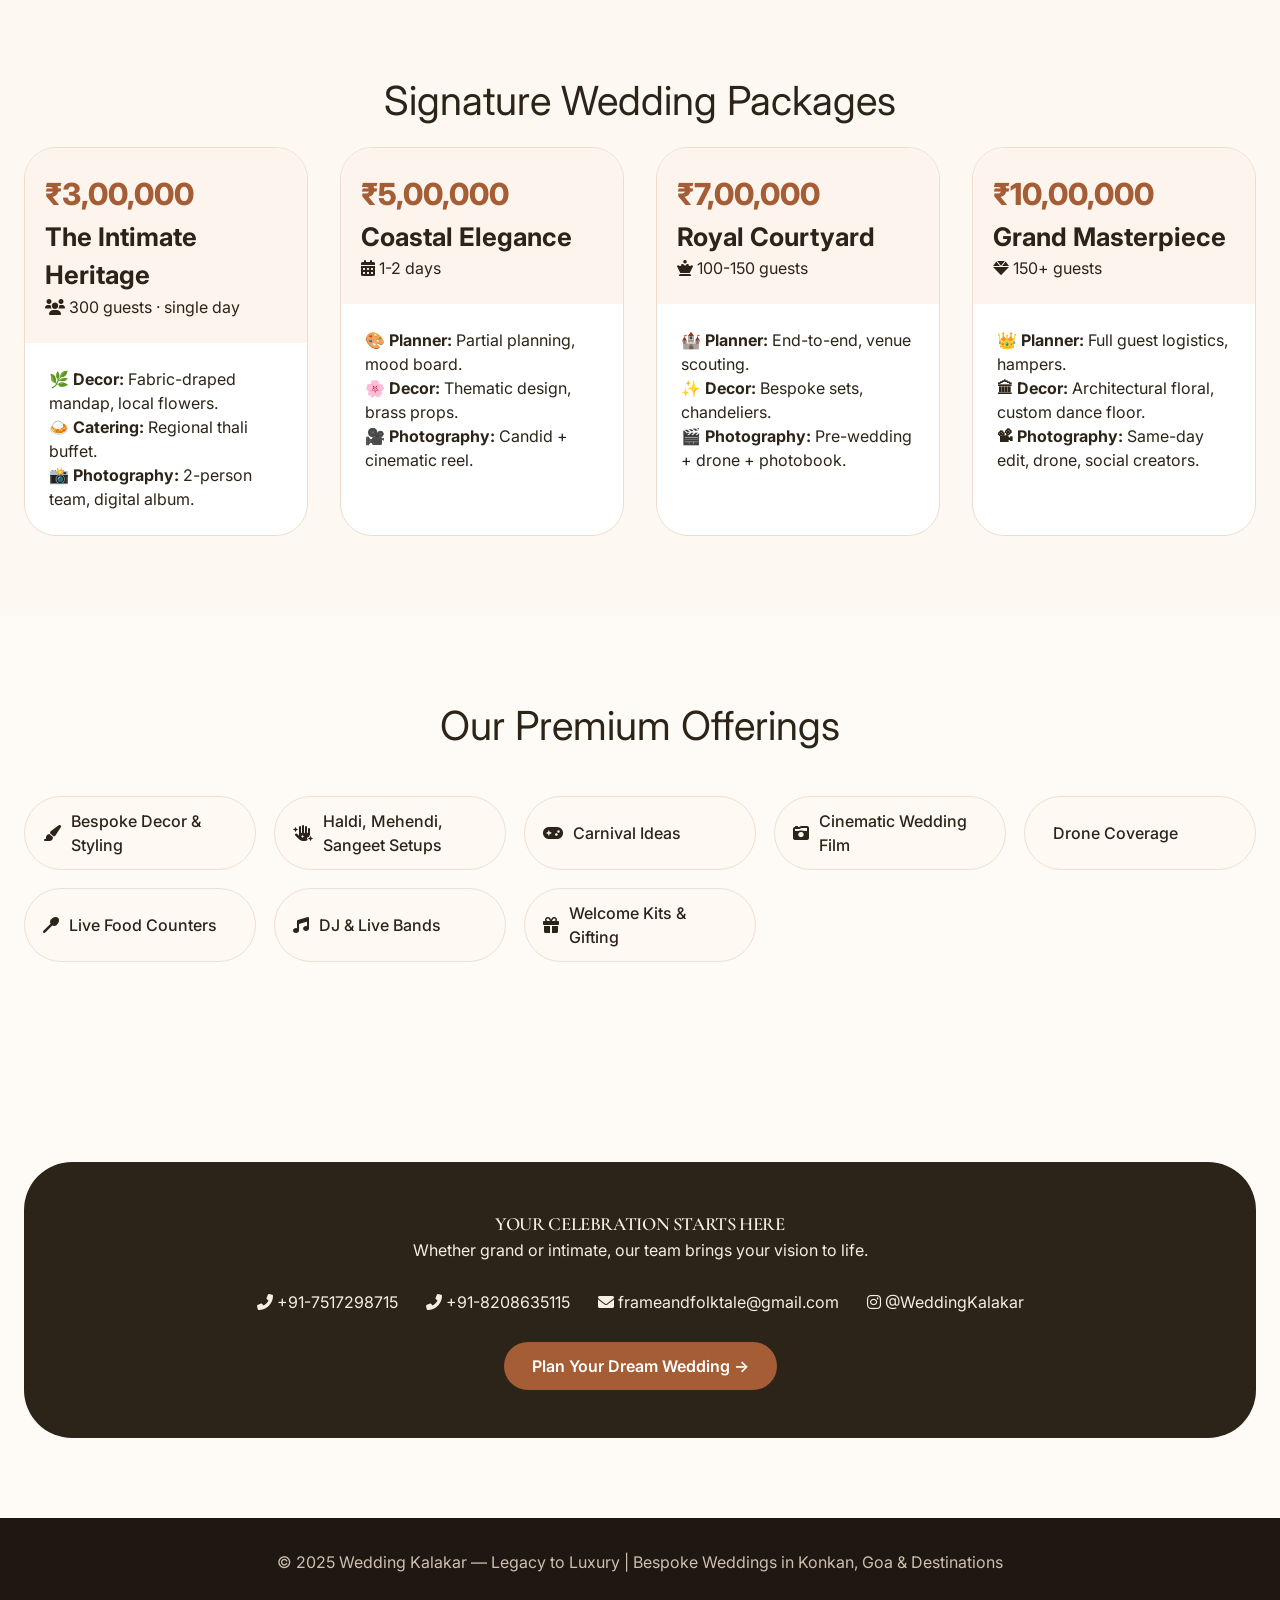
==== commit 91f28dd9: "fix alignments" ====
--- a/index.html
+++ b/index.html
@@ -4,7 +4,6 @@
     <meta charset="UTF-8">
     <meta name="viewport" content="width=device-width, initial-scale=1.0, viewport-fit=cover">
     <title>Wedding Kalakar | Legacy to Luxury – Bespoke Wedding Planners</title>
-    <!-- Google Fonts + Font Awesome -->
     <link href="https://fonts.googleapis.com/css2?family=Inter:opsz,wght@14..32,300;14..32,400;14..32,500;14..32,600;14..32,700&family=Cormorant+Garamond:ital,wght@0,400;0,500;0,600;1,400&display=swap" rel="stylesheet">
     <link rel="stylesheet" href="https://cdnjs.cloudflare.com/ajax/libs/font-awesome/6.0.0-beta3/css/all.min.css">
     <link rel="stylesheet" href="style.css">
@@ -34,10 +33,10 @@
 </nav>
 
 <main>
-    <!-- Hero section – only background image, no text -->
+    <!-- Hero section – background image only -->
     <section id="home" class="hero"></section>
 
-    <!-- Text section directly below the hero image -->
+    <!-- Text section below hero -->
     <section class="hero-text-below">
         <div class="container">
             <div class="tagline">WHERE LEGACY MEETS LUXURY</div>
@@ -47,7 +46,7 @@
         </div>
     </section>
 
-    <!-- Expertise section -->
+    <!-- Expertise section (unchanged) -->
     <section id="expertise">
         <div class="container">
             <div class="section-title">Our Artistry</div>
@@ -93,12 +92,11 @@
         </div>
     </section>
 
-    <!-- Wedding Stories (Haldi, Mehendi, Sangeet, Carnival, Varmala) -->
+    <!-- Wedding Stories (unchanged) -->
     <section id="stories" style="background: #fef7f0;">
         <div class="container">
             <div class="section-title">The Wedding Saga: Stories of Celebration</div>
             <div class="section-sub">Explore our curated decor & experiences for every wedding ritual — from playful Haldi to the majestic Varmala.</div>
-            
             <!-- Haldi Story -->
             <div class="story-category">
                 <h3 class="story-heading"><i class="fas fa-pastafarianism"></i> Haldi Ceremony – Radiant Beginnings</h3>
@@ -108,7 +106,6 @@
                     <div class="story-card"><img src="https://images.unsplash.com/photo-1589308078059-be1415eab4c3?ixlib=rb-4.0.3&auto=format&fit=crop&w=800&q=80" alt="Haldi stage"><div class="story-caption">Yellow & orange themed photo corners</div></div>
                 </div>
             </div>
-
             <!-- Mehendi Story -->
             <div class="story-category">
                 <h3 class="story-heading"><i class="fas fa-paint-brush"></i> Mehendi – Intricate Artistry</h3>
@@ -118,7 +115,6 @@
                     <div class="story-card"><img src="https://images.unsplash.com/photo-1579226905180-636b76d96082?ixlib=rb-4.0.3&auto=format&fit=crop&w=800&q=80" alt="Mehendi artist"><div class="story-caption">Live mehendi artists & organic cones</div></div>
                 </div>
             </div>
-
             <!-- Sangeet Story -->
             <div class="story-category">
                 <h3 class="story-heading"><i class="fas fa-music"></i> Sangeet – Rhythms of Joy</h3>
@@ -128,7 +124,6 @@
                     <div class="story-card"><img src="https://images.unsplash.com/photo-1519741497674-611481863552?ixlib=rb-4.0.3&auto=format&fit=crop&w=800&q=80" alt="Sangeet decor"><div class="story-caption">Glittering backdrops & cocktail lounge</div></div>
                 </div>
             </div>
-
             <!-- Carnival Ideas -->
             <div class="story-category">
                 <h3 class="story-heading"><i class="fas fa-gamepad"></i> Carnival Ideas – Unconventional Fun</h3>
@@ -138,7 +133,6 @@
                     <div class="story-card"><img src="https://images.unsplash.com/photo-1605296867304-46d5465a13f1?ixlib=rb-4.0.3&auto=format&fit=crop&w=800&q=80" alt="Carnival props"><div class="story-caption">Photo booths with vintage carnival theme</div></div>
                 </div>
             </div>
-
             <!-- Varmala Ceremony -->
             <div class="story-category">
                 <h3 class="story-heading"><i class="fas fa-heart"></i> Varmala Ceremony – The Sacred Garland Exchange</h3>
@@ -151,7 +145,7 @@
         </div>
     </section>
 
-    <!-- Gallery (Moments) -->
+    <!-- Gallery -->
     <section id="gallery" style="background: #fffaf4;">
         <div class="container">
             <div class="section-title">Moments Captured With Kalakar</div>
@@ -173,14 +167,12 @@
     <section id="packages" style="background: #fef8f2;">
         <div class="container">
             <div class="section-title">Signature Wedding Packages</div>
-            <div class="section-sub">Tailored experiences for intimate gatherings to grand destination affairs</div>
             <div class="grid-4">
-                <div class="package-card"><div class="package-header"><div class="package-price">₹3,00,000</div><div class="package-title">The Intimate Heritage</div><div class="package-best"><i class="fas fa-users"></i> 300 guests · single day</div></div><div class="package-body"><p><strong>🌿 Decor:</strong> Fabric-draped mandap, local flowers, entrance arch.</p><p><strong>🍛 Catering:</strong> Regional thali buffet.</p><p><strong>📸 Photography:</strong> 2-person team, digital album.</p></div></div>
-                <div class="package-card"><div class="package-header"><div class="package-price">₹5,00,000</div><div class="package-title">Coastal Elegance</div><div class="package-best"><i class="fas fa-calendar-alt"></i> 1-2 days · 300 guests</div></div><div class="package-body"><p><strong>🎨 Planner:</strong> Partial planning, mood board.</p><p><strong>🌸 Decor:</strong> Thematic design, brass props.</p><p><strong>🎥 Photography:</strong> Candid + cinematic reel.</p></div></div>
-                <div class="package-card"><div class="package-header"><div class="package-price">₹7,00,000</div><div class="package-title">Royal Courtyard</div><div class="package-best"><i class="fas fa-chess-queen"></i> 100-150 guests · full planning</div></div><div class="package-body"><p><strong>🏰 Planner:</strong> End-to-end, venue scouting.</p><p><strong>✨ Decor:</strong> Bespoke sets, chandeliers, lounge.</p><p><strong>🎬 Photography:</strong> Pre-wedding + drone + photobook.</p></div></div>
-                <div class="package-card"><div class="package-header"><div class="package-price">₹10,00,000</div><div class="package-title">Grand Masterpiece</div><div class="package-best"><i class="fas fa-gem"></i> 150+ guests · luxury takeover</div></div><div class="package-body"><p><strong>👑 Planner:</strong> Full guest logistics, hampers.</p><p><strong>🏛 Decor:</strong> Architectural floral, custom dance floor.</p><p><strong>📽 Photography:</strong> Same-day edit, drone, social creators.</p></div></div>
-            </div>
-            <div style="text-align: center; margin-top: 48px;"><p class="card" style="display: inline-block; background: #fff3ea;"><i class="fas fa-star-of-life"></i> Each package includes personalized execution & on-ground team.</p></div>
+                <div class="package-card"><div class="package-header"><div class="package-price">₹3,00,000</div><div class="package-title">The Intimate Heritage</div><div class="package-best"><i class="fas fa-users"></i> 300 guests · single day</div></div><div class="package-body"><p><strong>🌿 Decor:</strong> Fabric-draped mandap, local flowers.</p><p><strong>🍛 Catering:</strong> Regional thali buffet.</p><p><strong>📸 Photography:</strong> 2-person team, digital album.</p></div></div>
+                <div class="package-card"><div class="package-header"><div class="package-price">₹5,00,000</div><div class="package-title">Coastal Elegance</div><div class="package-best"><i class="fas fa-calendar-alt"></i> 1-2 days</div></div><div class="package-body"><p><strong>🎨 Planner:</strong> Partial planning, mood board.</p><p><strong>🌸 Decor:</strong> Thematic design, brass props.</p><p><strong>🎥 Photography:</strong> Candid + cinematic reel.</p></div></div>
+                <div class="package-card"><div class="package-header"><div class="package-price">₹7,00,000</div><div class="package-title">Royal Courtyard</div><div class="package-best"><i class="fas fa-chess-queen"></i> 100-150 guests</div></div><div class="package-body"><p><strong>🏰 Planner:</strong> End-to-end, venue scouting.</p><p><strong>✨ Decor:</strong> Bespoke sets, chandeliers.</p><p><strong>🎬 Photography:</strong> Pre-wedding + drone + photobook.</p></div></div>
+                <div class="package-card"><div class="package-header"><div class="package-price">₹10,00,000</div><div class="package-title">Grand Masterpiece</div><div class="package-best"><i class="fas fa-gem"></i> 150+ guests</div></div><div class="package-body"><p><strong>👑 Planner:</strong> Full guest logistics, hampers.</p><p><strong>🏛 Decor:</strong> Architectural floral, custom dance floor.</p><p><strong>📽 Photography:</strong> Same-day edit, drone, social creators.</p></div></div>
+            </div>
         </div>
     </section>
 
@@ -188,31 +180,15 @@
     <section id="services">
         <div class="container">
             <div class="section-title">Our Premium Offerings</div>
-            <div class="section-sub">From carnival ideas to cinematic films</div>
             <div class="premium-grid">
                 <div class="premium-item"><i class="fas fa-paintbrush"></i> Bespoke Decor & Styling</div>
                 <div class="premium-item"><i class="fas fa-hand-sparkles"></i> Haldi, Mehendi, Sangeet Setups</div>
-                <div class="premium-item"><i class="fas fa-gamepad"></i> Carnival Ideas (Wedding Olympic, Casino)</div>
+                <div class="premium-item"><i class="fas fa-gamepad"></i> Carnival Ideas</div>
                 <div class="premium-item"><i class="fas fa-camera-retro"></i> Cinematic Wedding Film</div>
                 <div class="premium-item"><i class="fas fa-drone"></i> Drone Coverage</div>
                 <div class="premium-item"><i class="fas fa-utensil-spoon"></i> Live Food Counters</div>
-                <div class="premium-item"><i class="fas fa-music"></i> DJ, Live Bands & Celebrity Artists</div>
+                <div class="premium-item"><i class="fas fa-music"></i> DJ & Live Bands</div>
                 <div class="premium-item"><i class="fas fa-gift"></i> Welcome Kits & Gifting</div>
-            </div>
-            <div class="card" style="background: #f4ece2; margin-top: 28px; text-align: center;">
-                <i class="fas fa-crown" style="font-size: 2rem; color:#a55d35;"></i>
-                <p>The investment for our Royal Bespoke Wedding depends on your vision. Let's create your legacy.</p>
-            </div>
-        </div>
-    </section>
-
-    <!-- Captured with Kalakar banner -->
-    <section style="padding: 40px 0 0;">
-        <div class="container">
-            <div style="background: linear-gradient(115deg, #2f241e 0%, #4d3425 100%); border-radius: 48px; padding: 48px 32px; text-align: center; color: #fef3e8;">
-                <i class="fas fa-camera" style="font-size: 3rem; color: #e6bc9a;"></i>
-                <h2 style="font-size: 2rem;">CAPTURED WITH KALAKAR</h2>
-                <p>Our team creates cinematic memories that last forever. From varmala to bidaai, every emotion is art.</p>
             </div>
         </div>
     </section>
@@ -230,7 +206,6 @@
                     <div><i class="fab fa-instagram"></i> @WeddingKalakar</div>
                 </div>
                 <a href="contact.html" class="btn-primary">Plan Your Dream Wedding →</a>
-                <p style="margin-top: 32px;">Because your celebration deserves to be crafted — beautifully, timelessly, and with heart.</p>
             </div>
         </div>
     </section>
--- a/style.css
+++ b/style.css
@@ -12,7 +12,7 @@
     scroll-behavior: smooth;
 }
 
-h1, h2, h3, h4, .serif-heading {
+h1, h2, h3, h4 {
     font-family: 'Cormorant Garamond', serif;
     font-weight: 600;
     letter-spacing: -0.02em;
@@ -24,14 +24,13 @@
     padding: 0 24px;
 }
 
-/* header / nav */
+/* ========== NAVBAR ========== */
 .navbar {
     background: #fffcf8;
     box-shadow: 0 4px 20px rgba(0,0,0,0.02);
     position: sticky;
     top: 0;
     z-index: 100;
-    backdrop-filter: blur(2px);
     border-bottom: 1px solid #f0e4d4;
 }
 .nav-container {
@@ -57,13 +56,11 @@
     justify-content: center;
     color: white;
     font-size: 1.8rem;
-    box-shadow: 0 6px 12px rgba(165,93,53,0.2);
 }
 .logo-text h1 {
     font-size: 1.7rem;
     font-weight: 700;
     color: #a55d35;
-    letter-spacing: 1px;
     line-height: 1.2;
 }
 .logo-text p {
@@ -105,7 +102,6 @@
         align-items: flex-start;
         padding: 40px 32px;
         gap: 28px;
-        box-shadow: 5px 0 20px rgba(0,0,0,0.05);
         transition: 0.3s;
         border-right: 1px solid #f0e0d0;
         z-index: 99;
@@ -118,7 +114,40 @@
     }
 }
 
-/* buttons */
+/* ========== HERO (PURE BACKGROUND) ========== */
+.hero {
+    background: url('wk.png') no-repeat center center/cover;
+    min-height: 80vh;
+    width: 100%;
+}
+
+/* ========== TEXT SECTION BELOW HERO ========== */
+.hero-text-below {
+    padding: 40px 0 60px;
+    text-align: center;
+    background: linear-gradient(135deg, #fffaf5 0%, #fef3ea 100%);
+}
+.hero-text-below .tagline {
+    font-size: 1.2rem;
+    letter-spacing: 4px;
+    color: #a55d35;
+    margin-bottom: 16px;
+    text-transform: uppercase;
+}
+.hero-text-below h2 {
+    font-size: 3.8rem;
+    font-weight: 700;
+    color: #2c2418;
+    margin-bottom: 20px;
+}
+.hero-text-below p {
+    max-width: 700px;
+    margin: 0 auto 32px;
+    font-size: 1.1rem;
+    color: #4f3b2e;
+}
+
+/* ========== BUTTONS ========== */
 .btn-primary {
     background: #a55d35;
     color: white;
@@ -130,69 +159,13 @@
     transition: 0.25s;
     border: none;
     cursor: pointer;
-    font-size: 0.9rem;
 }
 .btn-primary:hover {
     background: #7e4627;
     transform: translateY(-2px);
 }
-.btn-outline {
-    border: 1.5px solid #a55d35;
-    background: transparent;
-    color: #a55d35;
-    padding: 10px 26px;
-    border-radius: 40px;
-    font-weight: 600;
-    text-decoration: none;
-    transition: 0.2s;
-}
-.btn-outline:hover {
-    background: #a55d35;
-    color: white;
-}
-
-/* Hero section – pure background image, no text, reduced height */
-.hero {
-    background: url('wk.png') no-repeat center center/cover;
-    min-height: 80vh;
-    width: 100%;
-    margin-bottom: 0;
-    padding-bottom: 0;
-}
-
-/* Text section directly below hero */
-.hero-text-below {
-    padding: 40px 0 80px;
-    text-align: center;
-    background: linear-gradient(135deg, #fffaf5 0%, #fef3ea 100%);
-    margin-top: 0;
-}
-
-.hero-text-below .tagline {
-    font-size: 1.2rem;
-    letter-spacing: 4px;
-    color: #a55d35;
-    margin-bottom: 16px;
-    font-weight: 500;
-    text-transform: uppercase;
-}
-
-.hero-text-below h2 {
-    font-size: 3.8rem;
-    font-weight: 700;
-    color: #2c2418;
-    margin-bottom: 20px;
-    font-family: 'Cormorant Garamond', serif;
-}
-
-.hero-text-below p {
-    max-width: 700px;
-    margin: 0 auto 32px;
-    font-size: 1.1rem;
-    color: #4f3b2e;
-}
-
-/* section general */
+
+/* ========== OTHER SECTIONS (condensed) ========== */
 section {
     padding: 80px 0;
 }
@@ -207,9 +180,8 @@
     max-width: 700px;
     margin: 0 auto 56px auto;
     color: #6b4e38;
-    font-size: 1rem;
-}
-.grid-3, .grid-4, .grid-services {
+}
+.grid-3, .grid-4 {
     display: grid;
     grid-template-columns: repeat(auto-fit, minmax(280px, 1fr));
     gap: 32px;
@@ -219,12 +191,12 @@
     border-radius: 24px;
     padding: 28px 20px;
     box-shadow: 0 12px 28px rgba(0,0,0,0.04);
-    transition: all 0.3s ease;
+    transition: 0.3s;
     border: 1px solid #f3e5d9;
+    text-align: center;
 }
 .card:hover {
     transform: translateY(-6px);
-    box-shadow: 0 24px 40px rgba(0,0,0,0.08);
 }
 .expertise-icon {
     font-size: 2.4rem;
@@ -238,68 +210,44 @@
     display: inline-block;
     margin: 6px;
     font-weight: 500;
-    font-size: 0.9rem;
-}
-/* package card specific */
+}
 .package-card {
     background: white;
     border-radius: 32px;
     overflow: hidden;
-    box-shadow: 0 20px 35px -10px rgba(0,0,0,0.05);
-    transition: 0.25s;
-    display: flex;
-    flex-direction: column;
-    height: 100%;
     border: 1px solid #eeddcf;
 }
 .package-header {
     background: #fdf5ed;
     padding: 24px 20px;
-    border-bottom: 2px solid #eed3c2;
 }
 .package-price {
     font-size: 1.9rem;
     font-weight: 800;
-    font-family: 'Cormorant Garamond', serif;
     color: #a55d35;
 }
 .package-title {
     font-size: 1.6rem;
     font-weight: 700;
-    margin: 8px 0 4px;
-}
-.package-best {
-    font-size: 0.8rem;
-    background: #fff0e5;
-    display: inline-block;
-    padding: 4px 12px;
-    border-radius: 30px;
-    font-weight: 600;
 }
 .package-body {
     padding: 24px;
-    flex: 1;
 }
 .premium-grid {
     display: grid;
-    grid-template-columns: repeat(auto-fill, minmax(220px, 1fr));
+    grid-template-columns: repeat(auto-fill, minmax(200px, 1fr));
     gap: 18px;
     margin: 40px 0;
 }
 .premium-item {
     background: #fff9f4;
-    padding: 14px 18px;
+    padding: 12px 18px;
     border-radius: 60px;
     font-weight: 500;
-    font-size: 0.85rem;
     display: flex;
     align-items: center;
     gap: 10px;
     border: 1px solid #f0dfd1;
-}
-.premium-item i {
-    color: #b87c4f;
-    width: 22px;
 }
 .contact-row {
     background: #2c2418;
@@ -313,45 +261,27 @@
     color: #cfbfae;
     padding: 32px 0;
     text-align: center;
-    font-size: 0.85rem;
-}
-/* gallery */
+}
 .gallery-grid {
     display: grid;
     grid-template-columns: repeat(auto-fit, minmax(250px, 1fr));
     gap: 24px;
-    margin-top: 40px;
 }
 .gallery-item {
     border-radius: 24px;
     overflow: hidden;
     height: 280px;
-    box-shadow: 0 12px 24px rgba(0,0,0,0.1);
-    transition: 0.3s;
 }
 .gallery-item img {
     width: 100%;
     height: 100%;
     object-fit: cover;
-    transition: 0.4s;
-}
-.gallery-item:hover img {
-    transform: scale(1.03);
-}
-.photo-quote {
-    background: #fff5ea;
-    border-radius: 32px;
-    padding: 24px;
-    text-align: center;
-    margin-top: 32px;
-}
-/* Wedding Stories */
+}
 .story-category {
     margin-bottom: 64px;
 }
 .story-heading {
     font-size: 1.8rem;
-    font-family: 'Cormorant Garamond', serif;
     color: #a55d35;
     margin-bottom: 24px;
     border-left: 5px solid #a55d35;
@@ -366,27 +296,16 @@
     border-radius: 24px;
     overflow: hidden;
     background: white;
-    box-shadow: 0 12px 24px rgba(0,0,0,0.05);
-    transition: 0.3s;
-}
-.story-card:hover {
-    transform: translateY(-6px);
-    box-shadow: 0 20px 30px rgba(0,0,0,0.1);
 }
 .story-card img {
     width: 100%;
     height: 220px;
     object-fit: cover;
-    display: block;
 }
 .story-caption {
     padding: 14px 16px;
-    font-size: 0.85rem;
-    font-weight: 500;
-    color: #3e2a22;
     background: #fffbf5;
     text-align: center;
-    border-top: 1px solid #f3e5d9;
 }
 .btn-explore-venues {
     display: inline-block;
@@ -396,24 +315,22 @@
     border-radius: 40px;
     text-decoration: none;
     font-weight: 600;
-    transition: 0.25s;
-    font-size: 1rem;
-    box-shadow: 0 4px 12px rgba(165,93,53,0.2);
-}
-.btn-explore-venues:hover {
-    background: #7e4627;
-    transform: translateY(-2px);
-}
-.btn-explore-venues i {
-    margin-right: 8px;
-}
-/* Responsive */
+}
+.photo-quote {
+    background: #fff5ea;
+    border-radius: 32px;
+    padding: 24px;
+    text-align: center;
+    margin-top: 32px;
+}
+
+/* ========== MOBILE TWEAKS ========== */
 @media (max-width: 768px) {
     .hero {
         min-height: 60vh;
     }
     .hero-text-below {
-        padding: 30px 0 60px;
+        padding: 30px 0 50px;
     }
     .hero-text-below h2 {
         font-size: 2.5rem;
@@ -424,7 +341,7 @@
     }
     .hero-text-below p {
         font-size: 1rem;
-        padding: 0 20px;
+        padding: 0 16px;
     }
     .section-title {
         font-size: 2rem;
@@ -432,10 +349,10 @@
     .container {
         padding: 0 20px;
     }
-    .package-header {
-        padding: 18px;
-    }
     .story-heading {
         font-size: 1.4rem;
     }
+    .premium-grid {
+        grid-template-columns: repeat(auto-fill, minmax(170px, 1fr));
+    }
 }
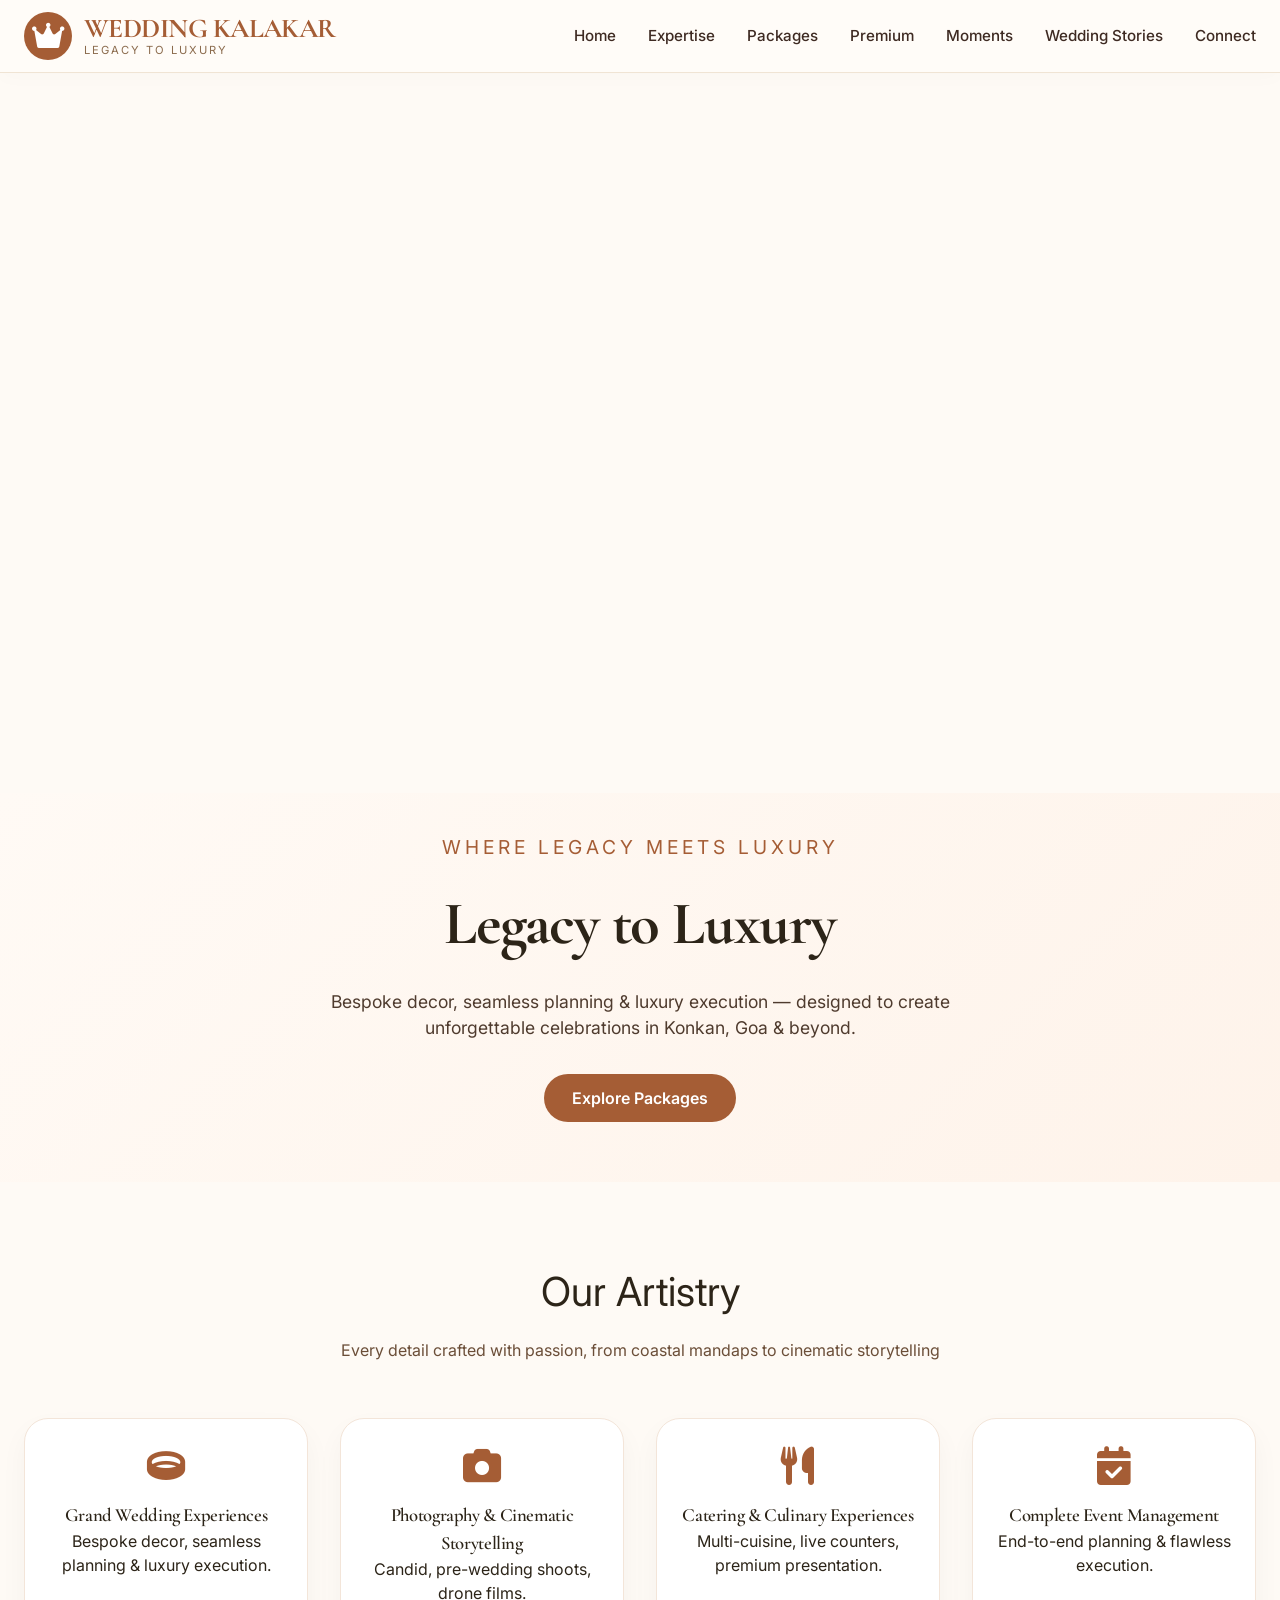
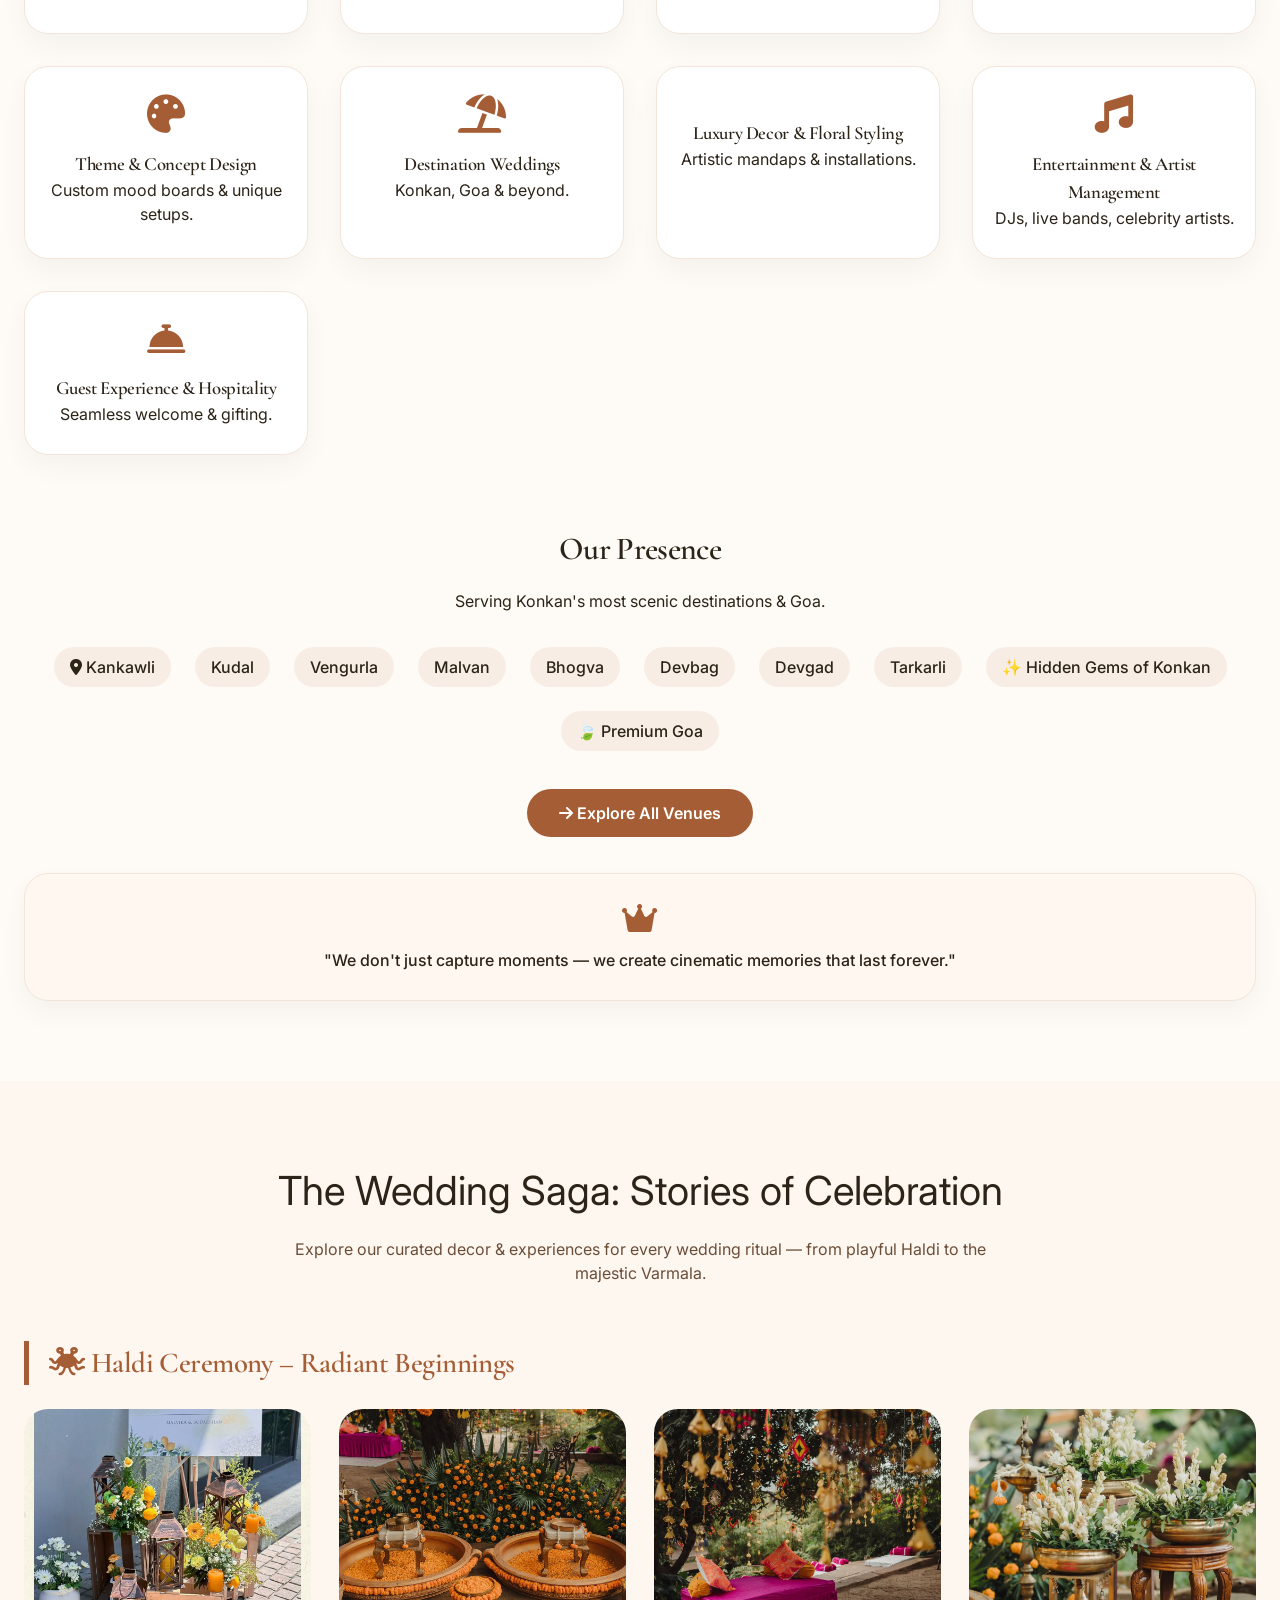
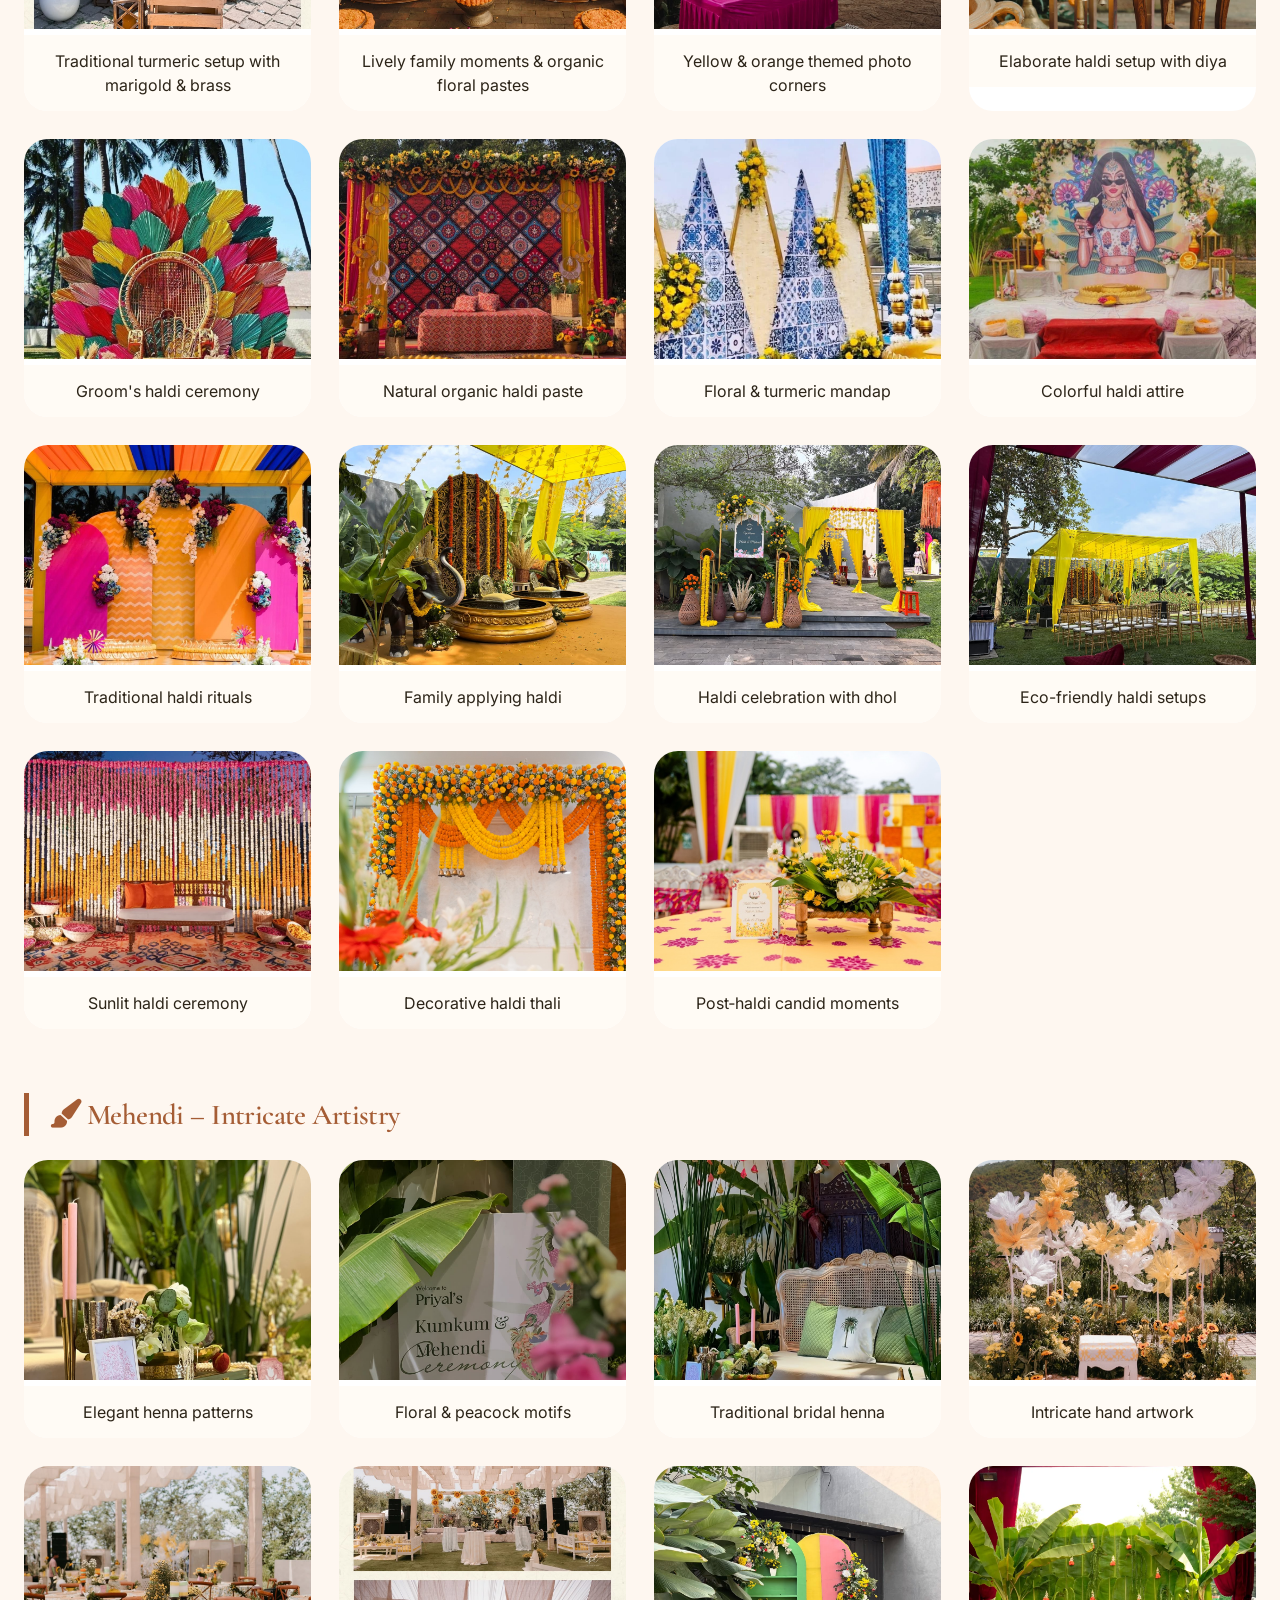
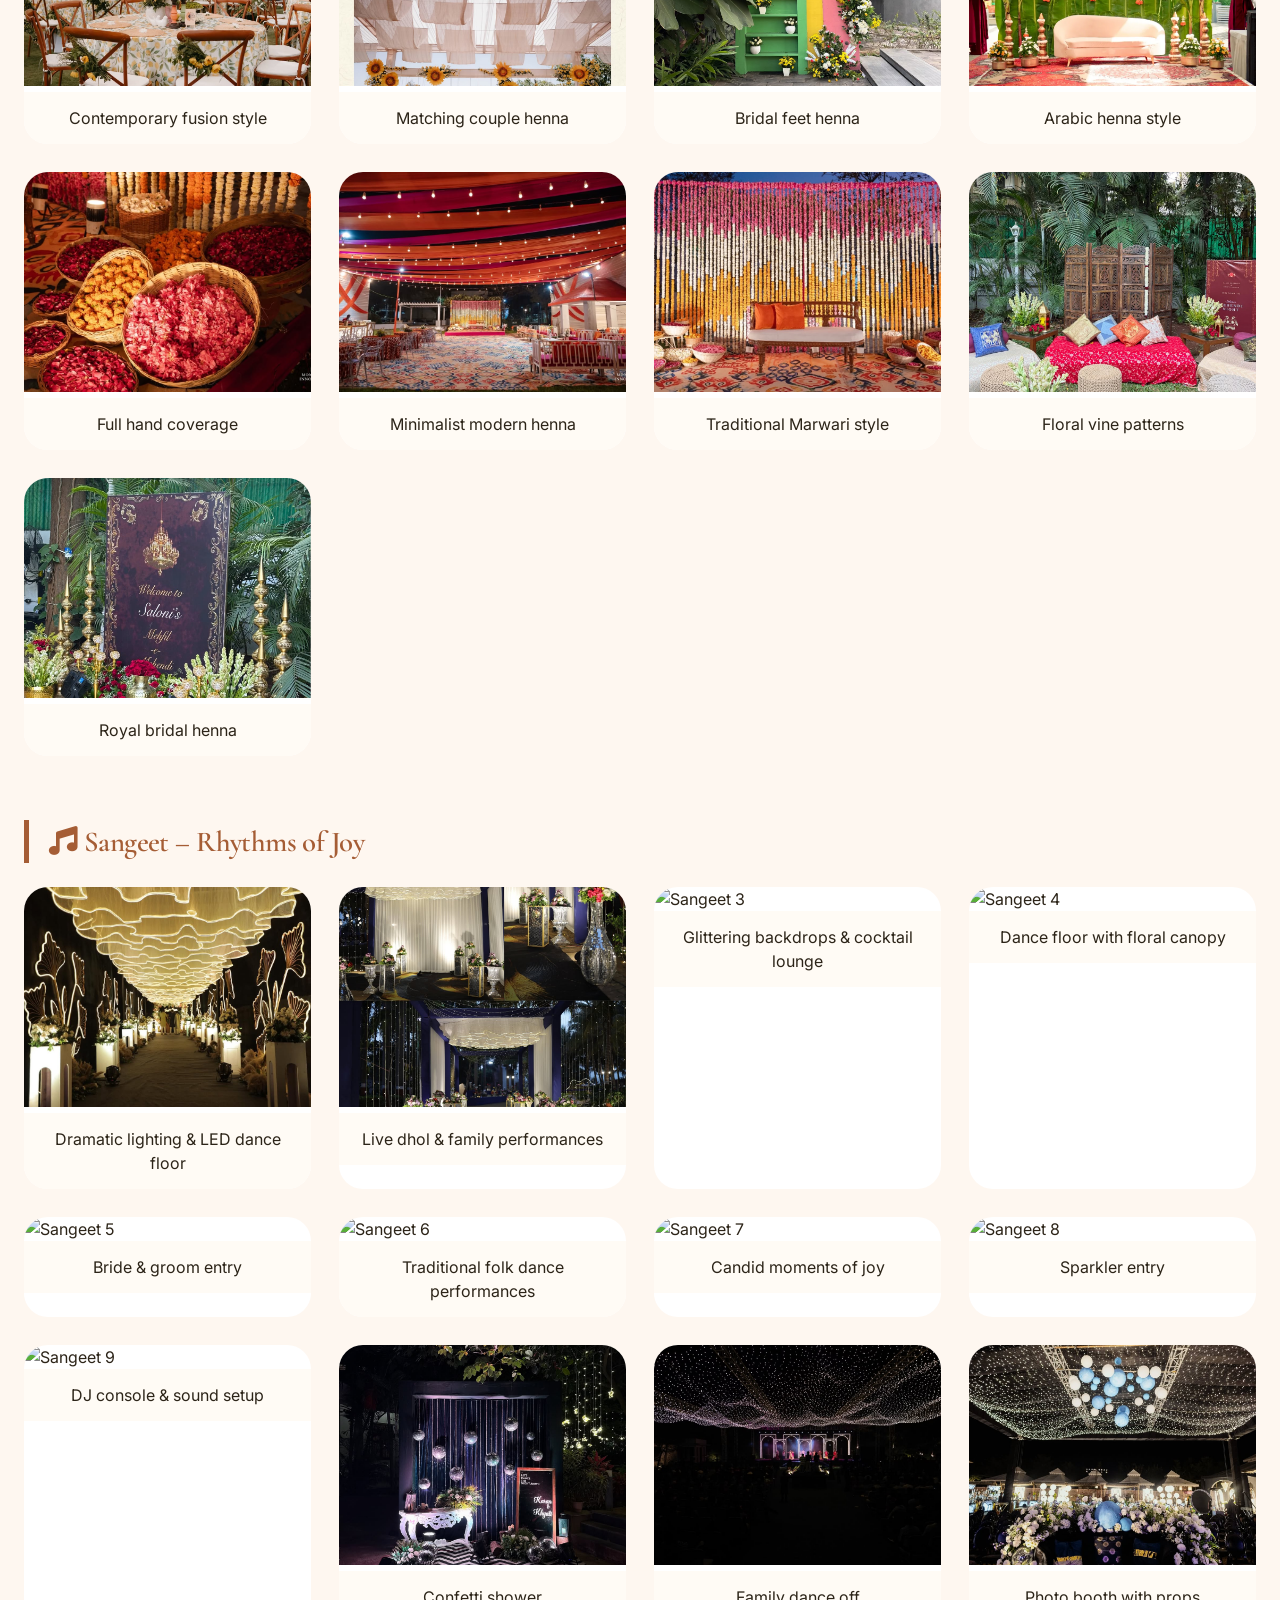
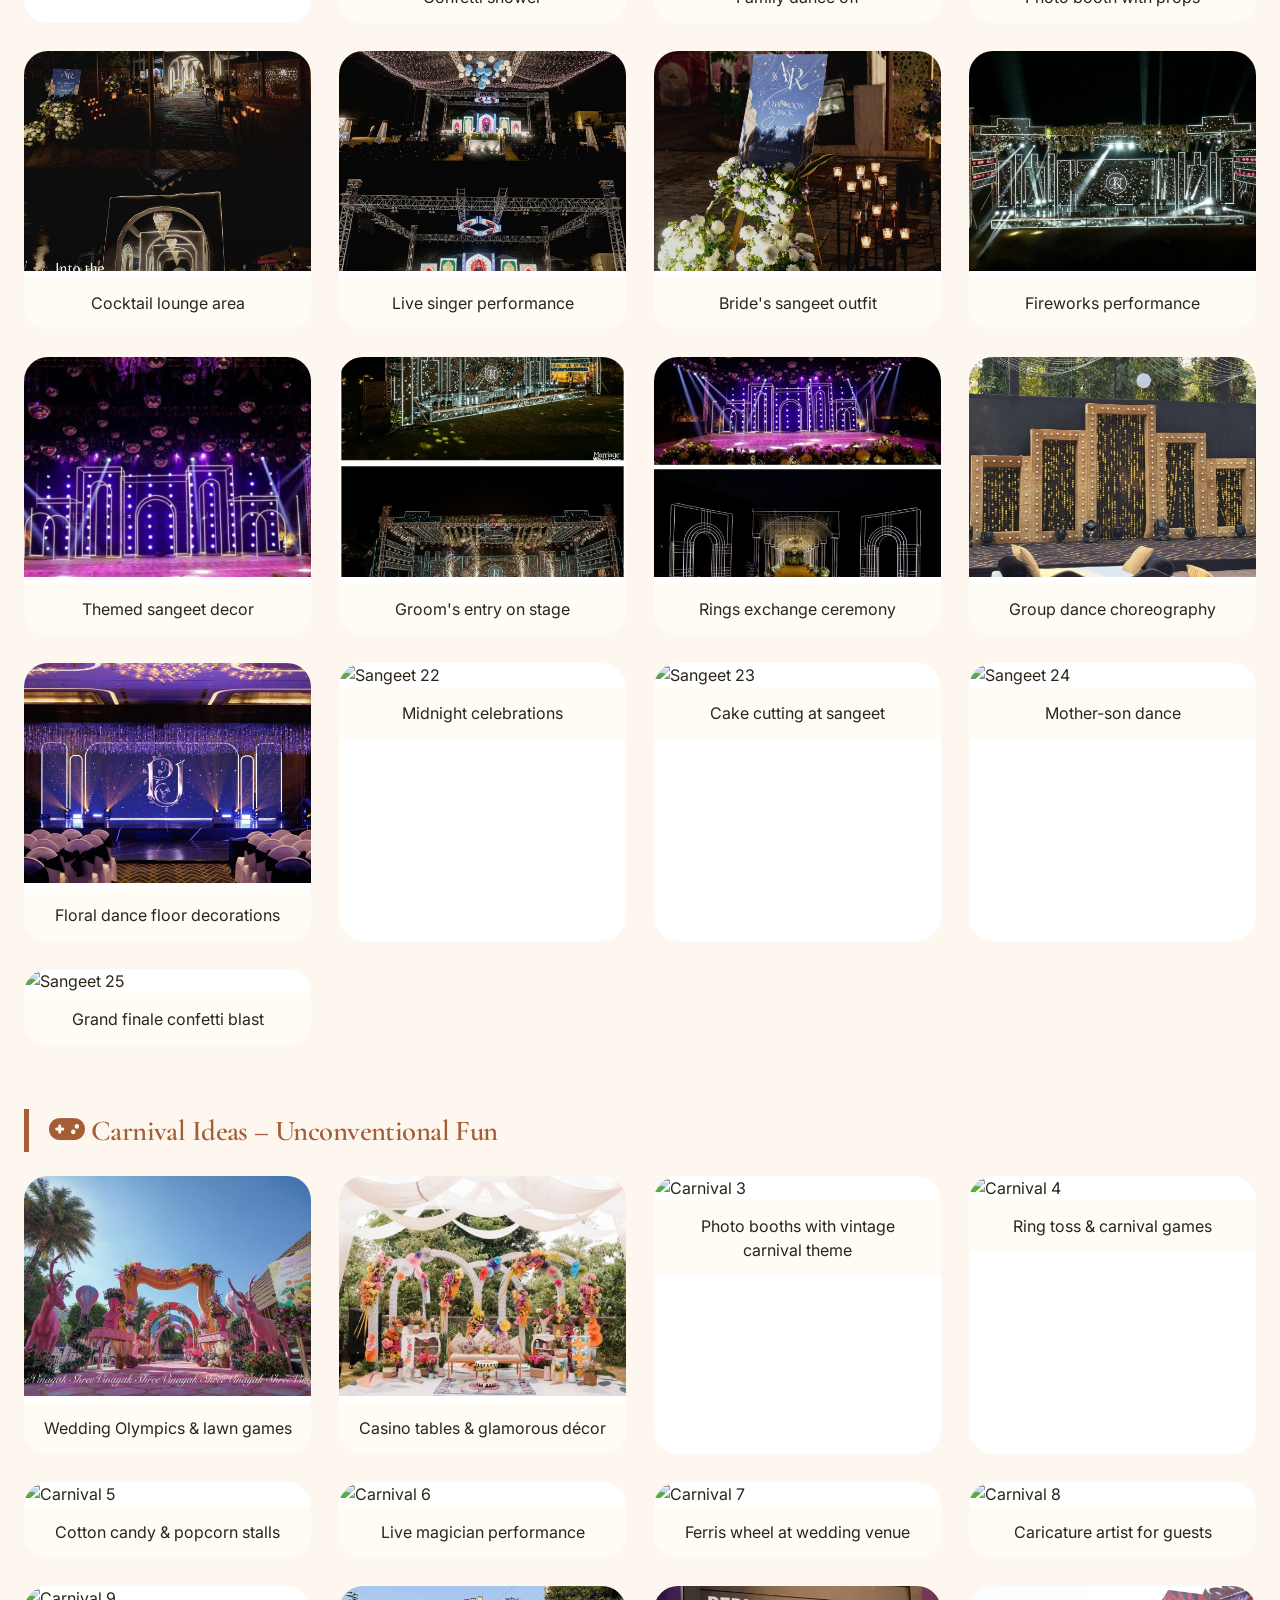
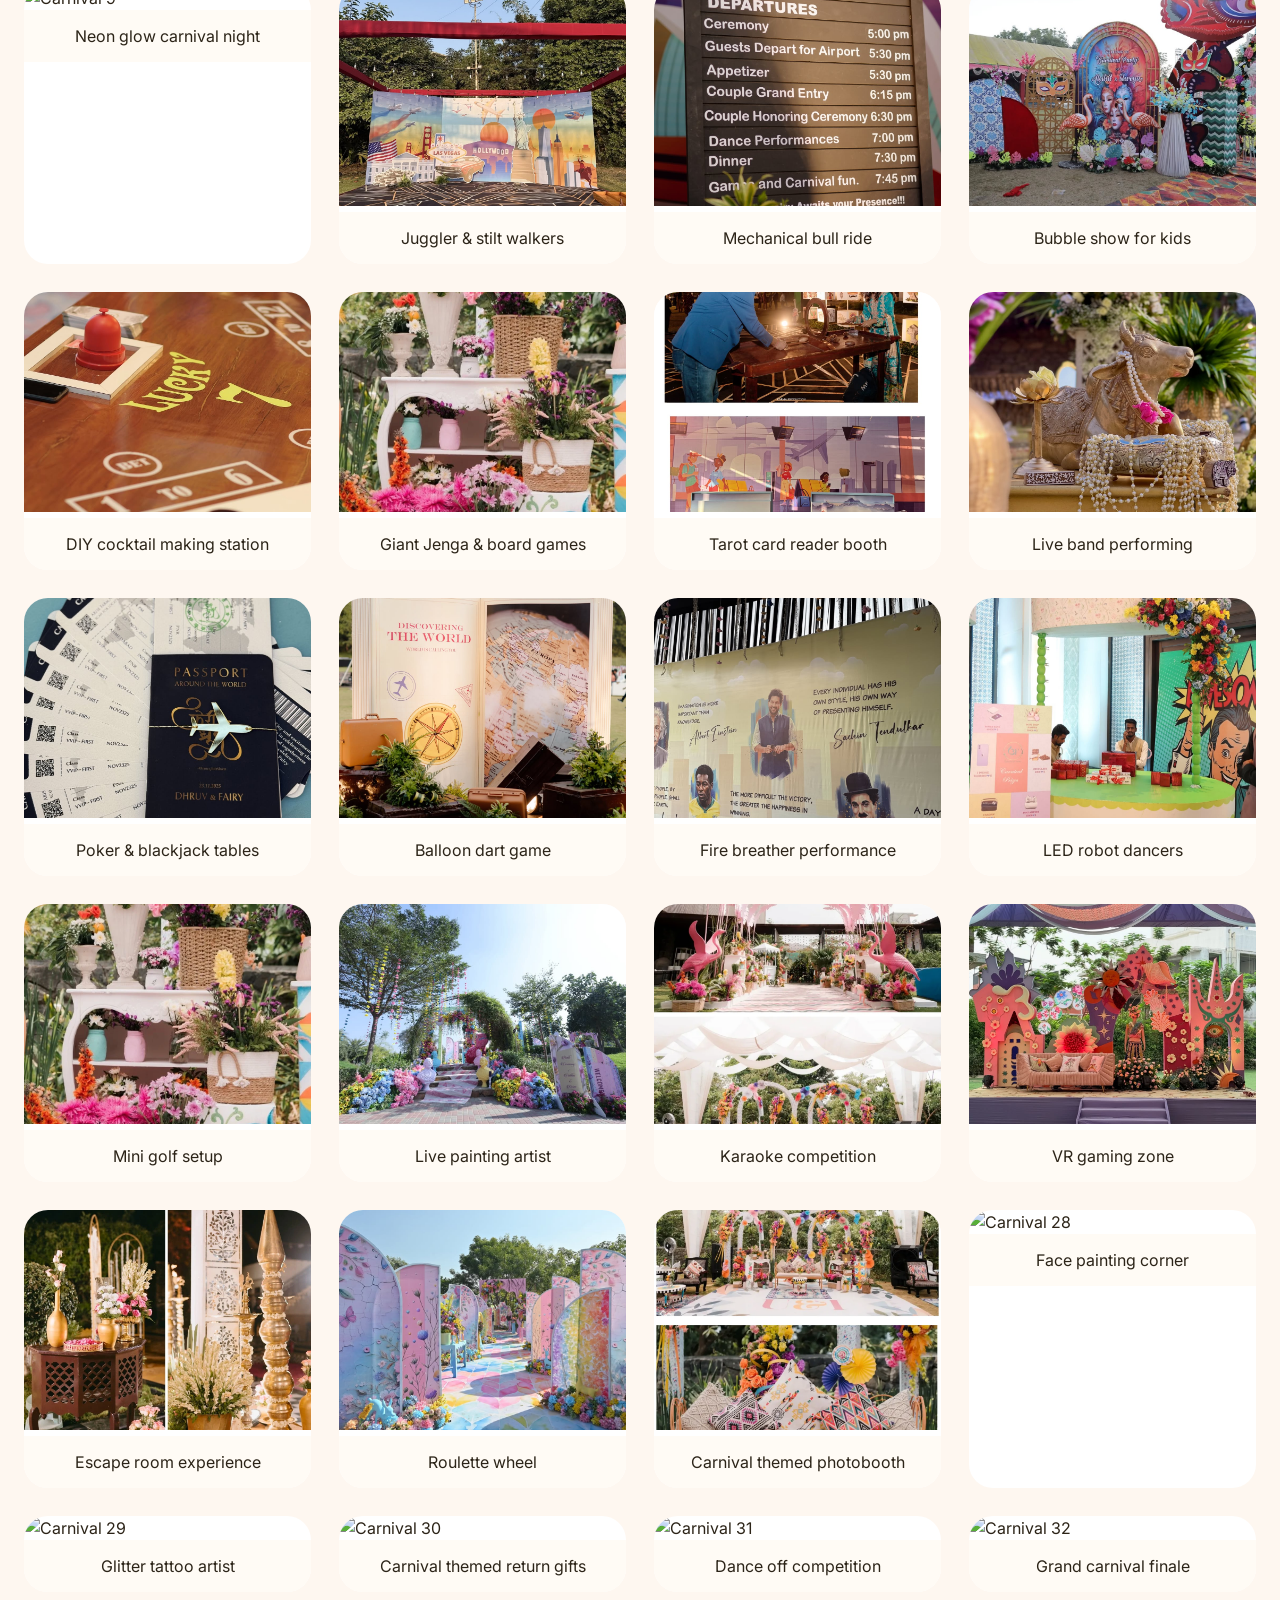
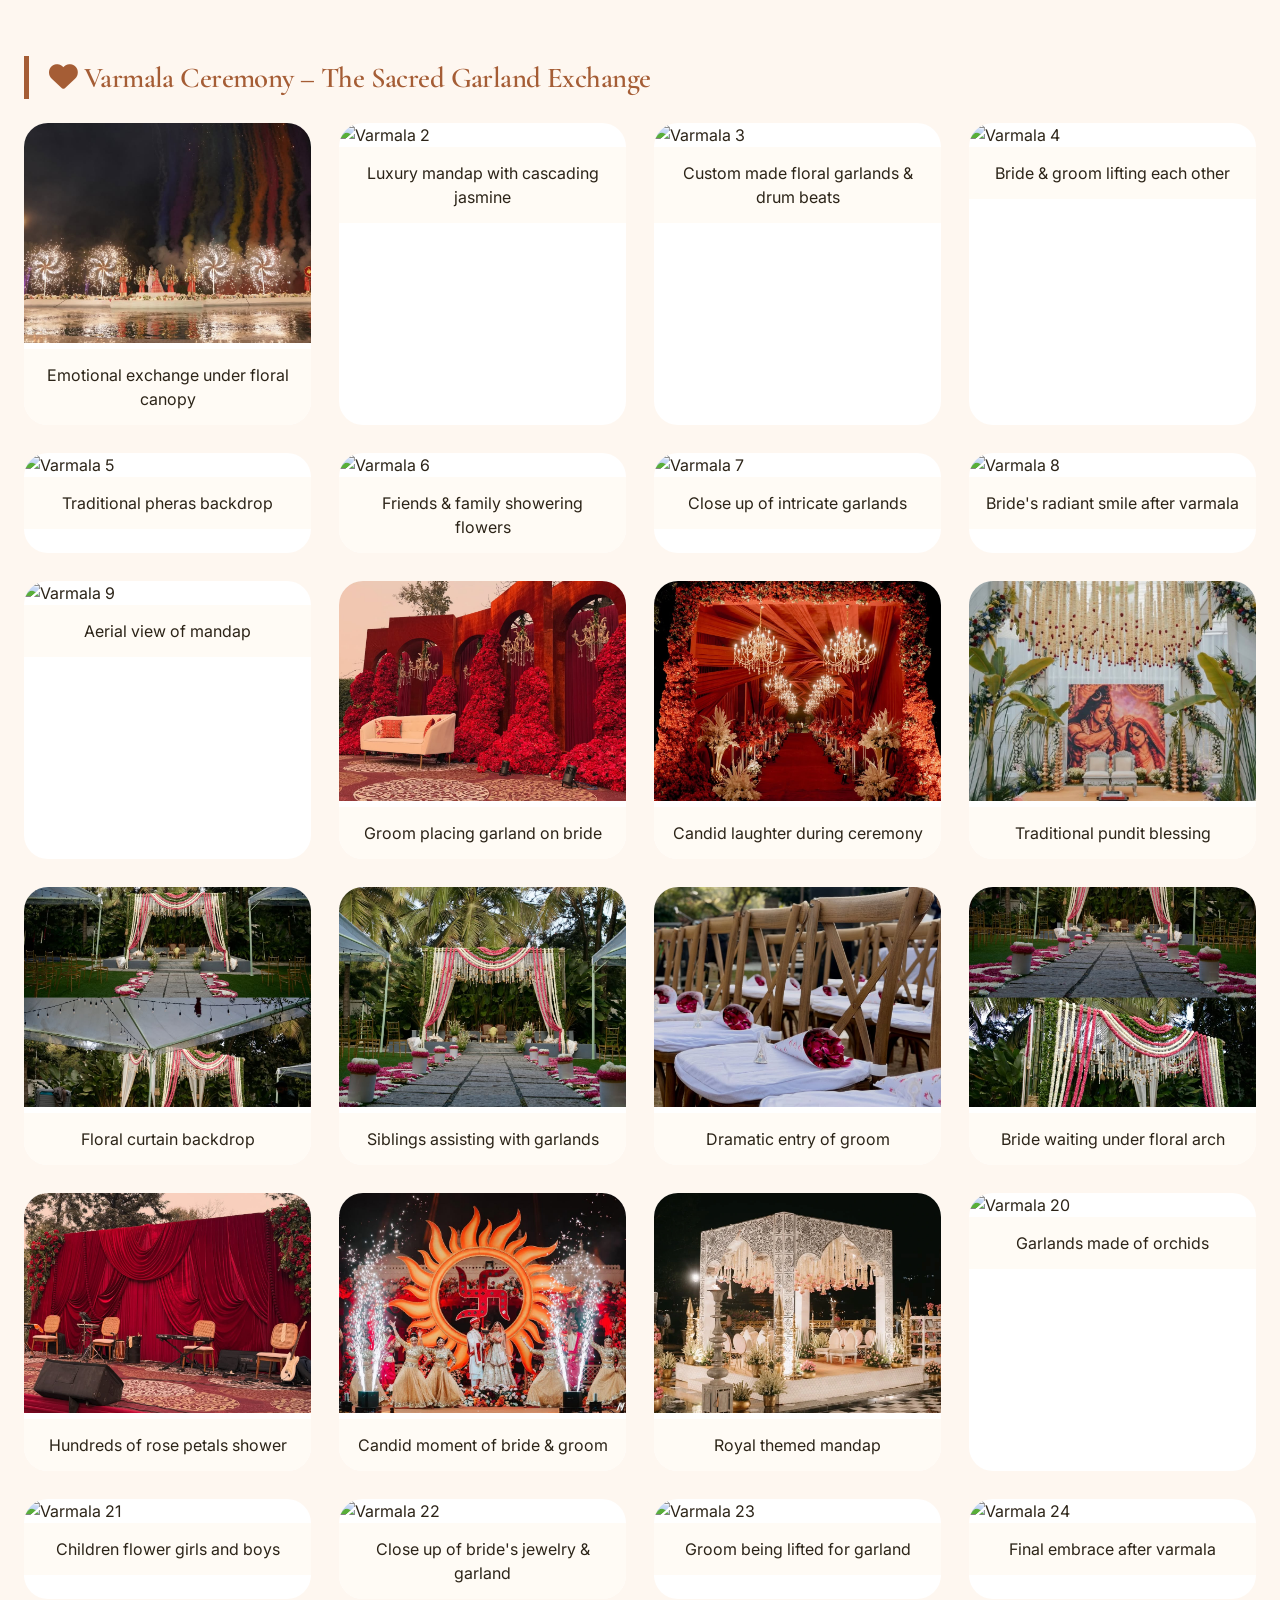
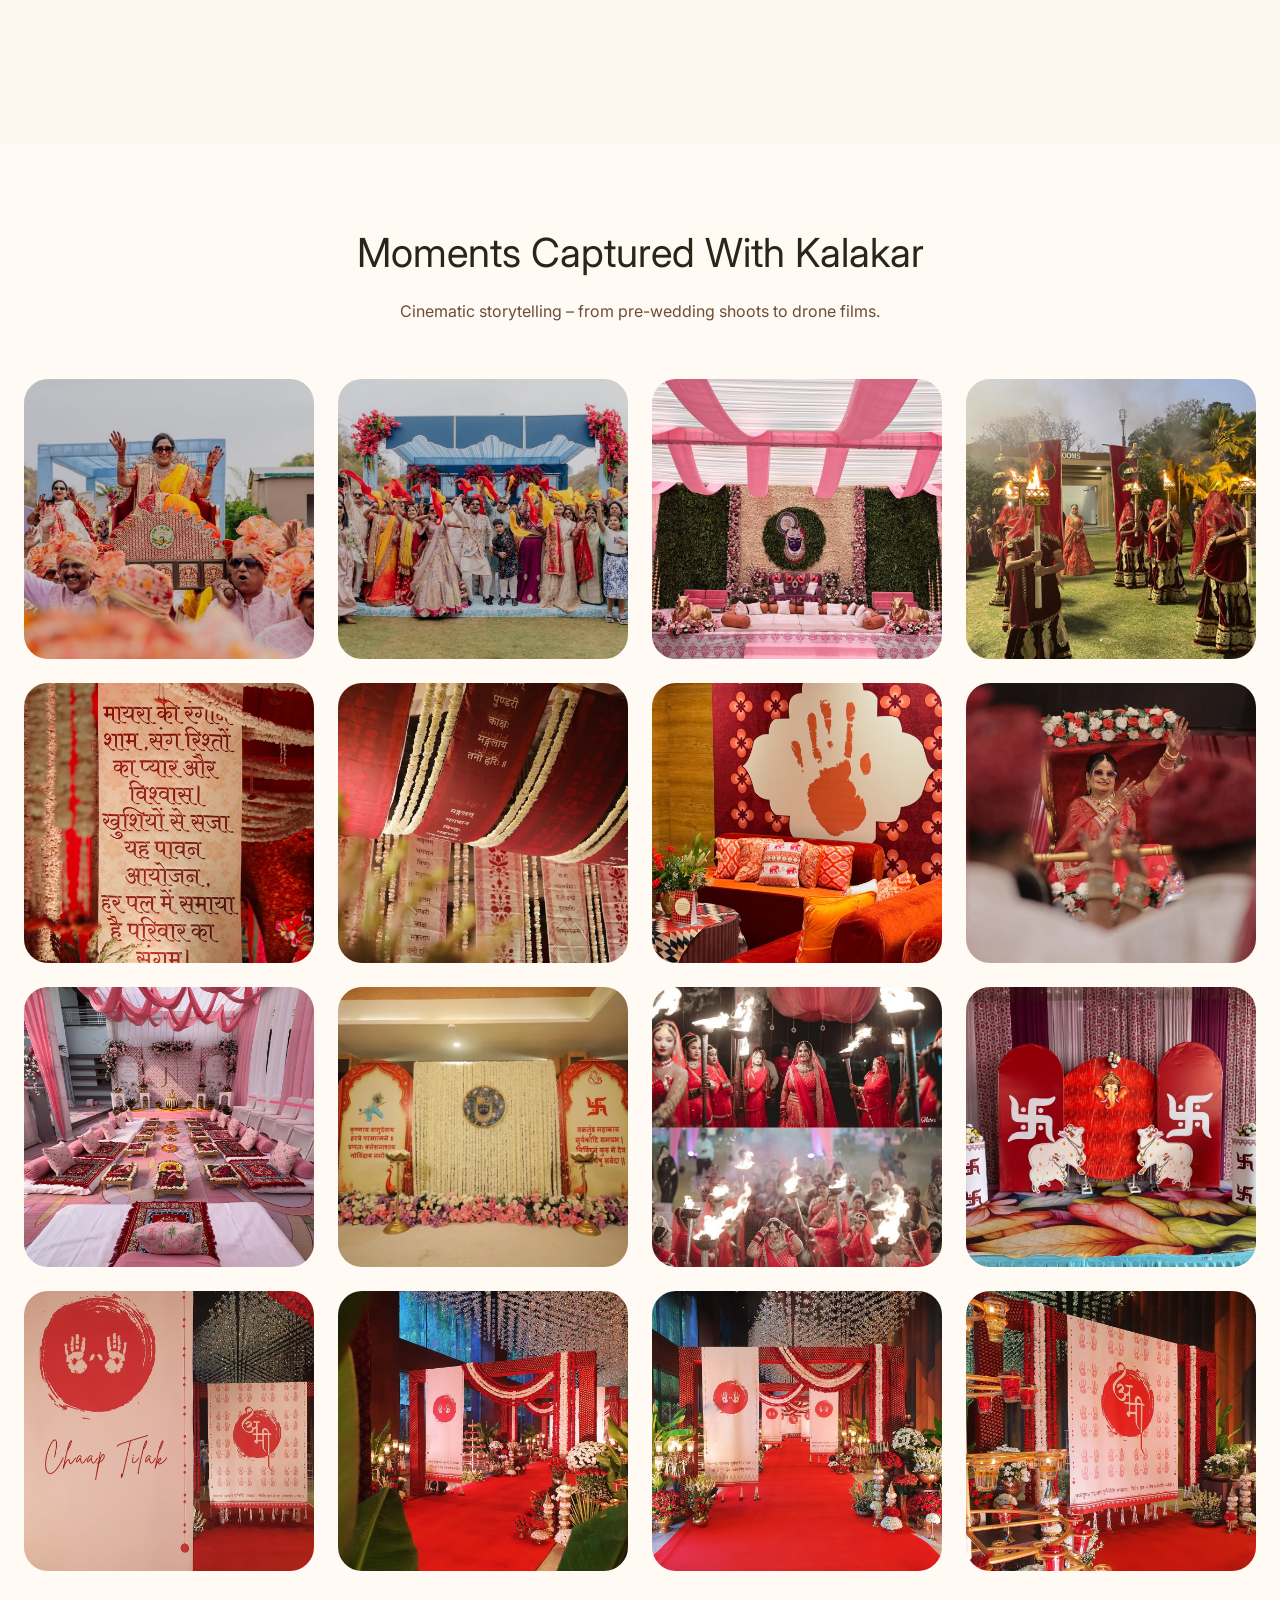
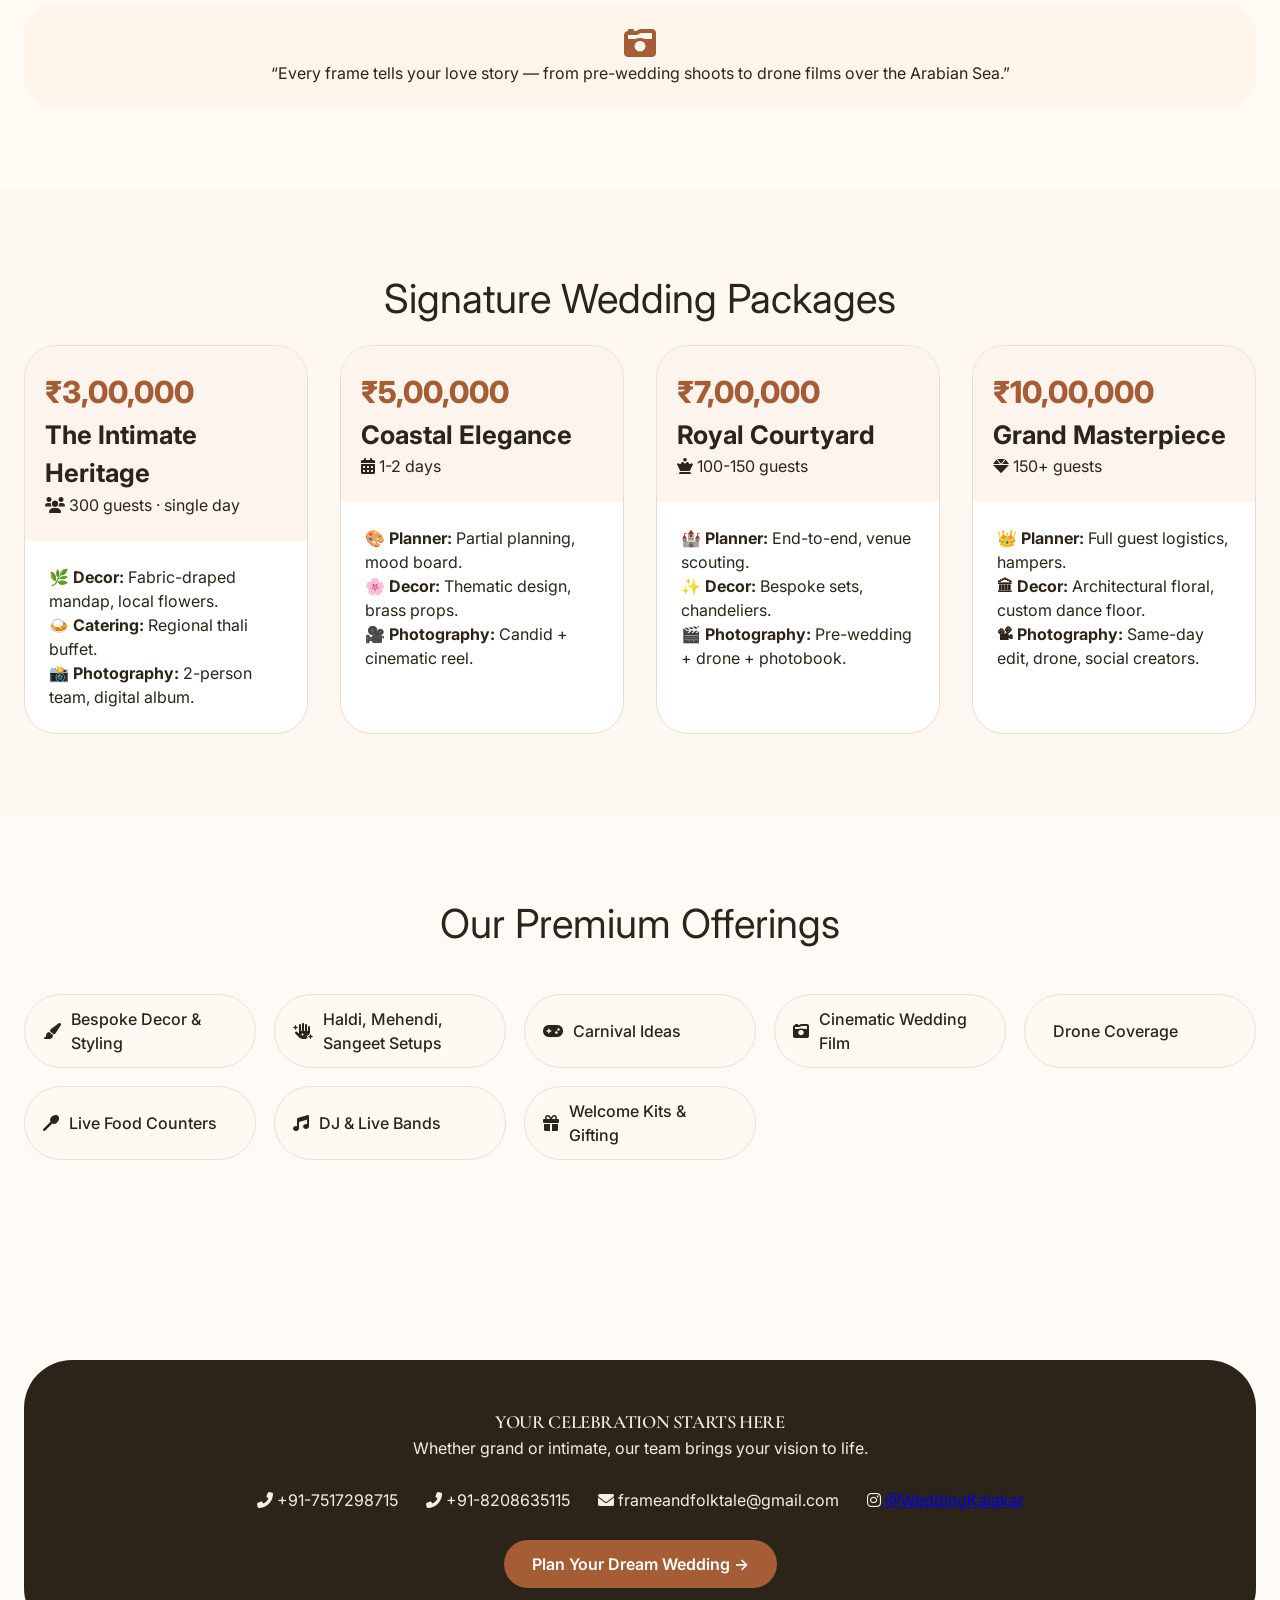
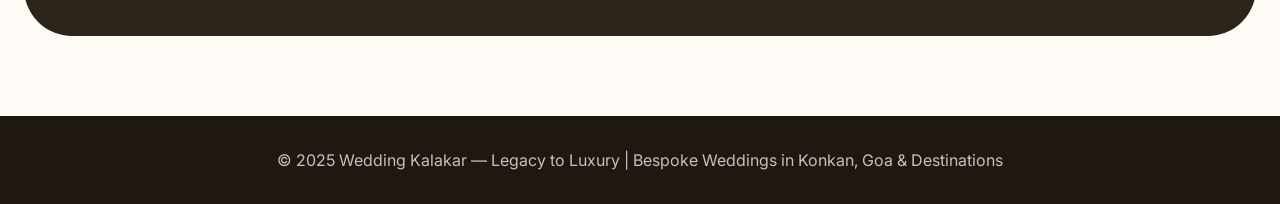
==== commit f05ce288: "Update print statement from 'Hello' to 'Goodbye'" ====
--- a/index.html
+++ b/index.html
@@ -46,7 +46,7 @@
         </div>
     </section>
 
-    <!-- Expertise section (unchanged) -->
+    <!-- Expertise section -->
     <section id="expertise">
         <div class="container">
             <div class="section-title">Our Artistry</div>
@@ -92,76 +92,192 @@
         </div>
     </section>
 
-    <!-- Wedding Stories (unchanged) -->
+    <!-- Wedding Stories with LOCAL IMAGES -->
     <section id="stories" style="background: #fef7f0;">
         <div class="container">
             <div class="section-title">The Wedding Saga: Stories of Celebration</div>
             <div class="section-sub">Explore our curated decor & experiences for every wedding ritual — from playful Haldi to the majestic Varmala.</div>
-            <!-- Haldi Story -->
-            <div class="story-category">
-                <h3 class="story-heading"><i class="fas fa-pastafarianism"></i> Haldi Ceremony – Radiant Beginnings</h3>
-                <div class="story-grid">
-                    <div class="story-card"><img src="https://images.unsplash.com/photo-1609921141835-710b7fa6e438?ixlib=rb-4.0.3&auto=format&fit=crop&w=800&q=80" alt="Haldi decor"><div class="story-caption">Traditional turmeric setup with marigold & brass</div></div>
-                    <div class="story-card"><img src="https://images.unsplash.com/photo-1605870445919-838d190e8e6b?ixlib=rb-4.0.3&auto=format&fit=crop&w=800&q=80" alt="Haldi fun"><div class="story-caption">Lively family moments & organic floral pastes</div></div>
-                    <div class="story-card"><img src="https://images.unsplash.com/photo-1589308078059-be1415eab4c3?ixlib=rb-4.0.3&auto=format&fit=crop&w=800&q=80" alt="Haldi stage"><div class="story-caption">Yellow & orange themed photo corners</div></div>
-                </div>
-            </div>
-            <!-- Mehendi Story -->
-            <div class="story-category">
-                <h3 class="story-heading"><i class="fas fa-paint-brush"></i> Mehendi – Intricate Artistry</h3>
-                <div class="story-grid">
-                    <div class="story-card"><img src="https://images.unsplash.com/photo-1532712933740-cc584d8ff469?ixlib=rb-4.0.3&auto=format&fit=crop&w=800&q=80" alt="Mehendi hands"><div class="story-caption">Henna designs & vibrant cushions</div></div>
-                    <div class="story-card"><img src="https://images.unsplash.com/photo-1587393855524-087f83d95bc9?ixlib=rb-4.0.3&auto=format&fit=crop&w=800&q=80" alt="Mehendi decor"><div class="story-caption">Boho seating & floral swing setup</div></div>
-                    <div class="story-card"><img src="https://images.unsplash.com/photo-1579226905180-636b76d96082?ixlib=rb-4.0.3&auto=format&fit=crop&w=800&q=80" alt="Mehendi artist"><div class="story-caption">Live mehendi artists & organic cones</div></div>
-                </div>
-            </div>
-            <!-- Sangeet Story -->
-            <div class="story-category">
-                <h3 class="story-heading"><i class="fas fa-music"></i> Sangeet – Rhythms of Joy</h3>
-                <div class="story-grid">
-                    <div class="story-card"><img src="https://images.unsplash.com/photo-1514525253161-7a46d19cd819?ixlib=rb-4.0.3&auto=format&fit=crop&w=800&q=80" alt="Sangeet stage"><div class="story-caption">Dramatic lighting & LED dance floor</div></div>
-                    <div class="story-card"><img src="https://images.unsplash.com/photo-1533174072545-7a4b6ad7a6c3?ixlib=rb-4.0.3&auto=format&fit=crop&w=800&q=80" alt="Sangeet performance"><div class="story-caption">Live dhol & family performances</div></div>
-                    <div class="story-card"><img src="https://images.unsplash.com/photo-1519741497674-611481863552?ixlib=rb-4.0.3&auto=format&fit=crop&w=800&q=80" alt="Sangeet decor"><div class="story-caption">Glittering backdrops & cocktail lounge</div></div>
-                </div>
-            </div>
-            <!-- Carnival Ideas -->
-            <div class="story-category">
-                <h3 class="story-heading"><i class="fas fa-gamepad"></i> Carnival Ideas – Unconventional Fun</h3>
-                <div class="story-grid">
-                    <div class="story-card"><img src="https://images.unsplash.com/photo-1595433707802-bc6b9e4d8c6b?ixlib=rb-4.0.3&auto=format&fit=crop&w=800&q=80" alt="Wedding carnival"><div class="story-caption">Wedding Olympics & lawn games</div></div>
-                    <div class="story-card"><img src="https://images.unsplash.com/photo-1606760227091-3dd870d97f1d?ixlib=rb-4.0.3&auto=format&fit=crop&w=800&q=80" alt="Casino night"><div class="story-caption">Casino tables & glamorous décor</div></div>
-                    <div class="story-card"><img src="https://images.unsplash.com/photo-1605296867304-46d5465a13f1?ixlib=rb-4.0.3&auto=format&fit=crop&w=800&q=80" alt="Carnival props"><div class="story-caption">Photo booths with vintage carnival theme</div></div>
-                </div>
-            </div>
-            <!-- Varmala Ceremony -->
-            <div class="story-category">
-                <h3 class="story-heading"><i class="fas fa-heart"></i> Varmala Ceremony – The Sacred Garland Exchange</h3>
-                <div class="story-grid">
-                    <div class="story-card"><img src="https://images.unsplash.com/photo-1583939174779-3b862c3a8da4?ixlib=rb-4.0.3&auto=format&fit=crop&w=800&q=80" alt="Varmala moment"><div class="story-caption">Emotional exchange under floral canopy</div></div>
-                    <div class="story-card"><img src="https://images.unsplash.com/photo-1519225421980-715cb0215aed?ixlib=rb-4.0.3&auto=format&fit=crop&w=800&q=80" alt="Varmala decor"><div class="story-caption">Luxury mandap with cascading jasmine</div></div>
-                    <div class="story-card"><img src="https://images.unsplash.com/photo-1523438885200-e635ba2c371e?ixlib=rb-4.0.3&auto=format&fit=crop&w=800&q=80" alt="Varmala closeup"><div class="story-caption">Custom made floral garlands & drum beats</div></div>
-                </div>
-            </div>
-        </div>
-    </section>
-
-    <!-- Gallery -->
-    <section id="gallery" style="background: #fffaf4;">
-        <div class="container">
-            <div class="section-title">Moments Captured With Kalakar</div>
-            <div class="section-sub">Cinematic storytelling – from pre-wedding shoots to drone films.</div>
-            <div class="gallery-grid">
-                <div class="gallery-item"><img src="https://images.unsplash.com/photo-1519225421980-715cb0215aed?ixlib=rb-4.0.3&auto=format&fit=crop&w=800&q=80" alt="Mandap decoration"></div>
-                <div class="gallery-item"><img src="https://images.unsplash.com/photo-1583939174779-3b862c3a8da4?ixlib=rb-4.0.3&auto=format&fit=crop&w=800&q=80" alt="Wedding couple candid"></div>
-                <div class="gallery-item"><img src="https://images.unsplash.com/photo-1523438885200-e635ba2c371e?ixlib=rb-4.0.3&auto=format&fit=crop&w=800&q=80" alt="Floral setup"></div>
-                <div class="gallery-item"><img src="https://images.unsplash.com/photo-1532712933740-cc584d8ff469?ixlib=rb-4.0.3&auto=format&fit=crop&w=800&q=80" alt="Beach wedding"></div>
-            </div>
-            <div class="photo-quote">
-                <i class="fas fa-camera-retro" style="font-size: 2rem; color:#a55d35;"></i>
-                <p>“Every frame tells your love story — from pre-wedding shoots to drone films over the Arabian Sea.”</p>
-            </div>
-        </div>
-    </section>
+            
+            <!-- Haldi Story (local images) -->
+           <!-- Haldi Story with all 15 local images -->
+<div class="story-category">
+    <h3 class="story-heading"><i class="fas fa-pastafarianism"></i> Haldi Ceremony – Radiant Beginnings</h3>
+    <div class="story-grid">
+        <div class="story-card"><img src="Haldi/haldi1.jpg" alt="Haldi decor 1"><div class="story-caption">Traditional turmeric setup with marigold & brass</div></div>
+        <div class="story-card"><img src="Haldi/haldi2.jpg" alt="Haldi decor 2"><div class="story-caption">Lively family moments & organic floral pastes</div></div>
+        <div class="story-card"><img src="Haldi/haldi3.jpg" alt="Haldi decor 3"><div class="story-caption">Yellow & orange themed photo corners</div></div>
+        <div class="story-card"><img src="Haldi/haldi4.jpg" alt="Haldi decor 4"><div class="story-caption">Elaborate haldi setup with diya</div></div>
+        <div class="story-card"><img src="Haldi/haldi5.jpg" alt="Haldi decor 5"><div class="story-caption">Groom's haldi ceremony</div></div>
+        <div class="story-card"><img src="Haldi/haldi6.jpg" alt="Haldi decor 6"><div class="story-caption">Natural organic haldi paste</div></div>
+        <div class="story-card"><img src="Haldi/haldi7.jpg" alt="Haldi decor 7"><div class="story-caption">Floral & turmeric mandap</div></div>
+        <div class="story-card"><img src="Haldi/haldi8.jpg" alt="Haldi decor 8"><div class="story-caption">Colorful haldi attire</div></div>
+        <div class="story-card"><img src="Haldi/haldi9.jpg" alt="Haldi decor 9"><div class="story-caption">Traditional haldi rituals</div></div>
+        <div class="story-card"><img src="Haldi/haldi10.jpg" alt="Haldi decor 10"><div class="story-caption">Family applying haldi</div></div>
+        <div class="story-card"><img src="Haldi/haldi11.jpg" alt="Haldi decor 11"><div class="story-caption">Haldi celebration with dhol</div></div>
+        <div class="story-card"><img src="Haldi/haldi12.jpg" alt="Haldi decor 12"><div class="story-caption">Eco-friendly haldi setups</div></div>
+        <div class="story-card"><img src="Haldi/haldi13.jpg" alt="Haldi decor 13"><div class="story-caption">Sunlit haldi ceremony</div></div>
+        <div class="story-card"><img src="Haldi/haldi14.jpg" alt="Haldi decor 14"><div class="story-caption">Decorative haldi thali</div></div>
+        <div class="story-card"><img src="Haldi/haldi15.jpg" alt="Haldi decor 15"><div class="story-caption">Post‑haldi candid moments</div></div>
+    </div>
+</div>
+
+            <!-- Mehendi Story (local images) -->
+            <!-- Mehendi Story with all 13 local images -->
+<div class="story-category">
+    <h3 class="story-heading"><i class="fas fa-paint-brush"></i> Mehendi – Intricate Artistry</h3>
+    <div class="story-grid">
+        <div class="story-card"><img src="Mehandi/mehandi1.jpg" alt="Mehendi design 1"><div class="story-caption">Elegant henna patterns</div></div>
+        <div class="story-card"><img src="Mehandi/mehandi2.jpg" alt="Mehendi design 2"><div class="story-caption">Floral & peacock motifs</div></div>
+        <div class="story-card"><img src="Mehandi/mehandi3.jpg" alt="Mehendi design 3"><div class="story-caption">Traditional bridal henna</div></div>
+        <div class="story-card"><img src="Mehandi/mehandi4.jpg" alt="Mehendi design 4"><div class="story-caption">Intricate hand artwork</div></div>
+        <div class="story-card"><img src="Mehandi/mehandi5.jpg" alt="Mehendi design 5"><div class="story-caption">Contemporary fusion style</div></div>
+        <div class="story-card"><img src="Mehandi/mehandi6.jpg" alt="Mehendi design 6"><div class="story-caption">Matching couple henna</div></div>
+        <div class="story-card"><img src="Mehandi/mehandi7.jpg" alt="Mehendi design 7"><div class="story-caption">Bridal feet henna</div></div>
+        <div class="story-card"><img src="Mehandi/mehandi8.webp" alt="Mehendi design 8"><div class="story-caption">Arabic henna style</div></div>
+        <div class="story-card"><img src="Mehandi/mehandi9.jpg" alt="Mehendi design 9"><div class="story-caption">Full hand coverage</div></div>
+        <div class="story-card"><img src="Mehandi/mehandi10.jpg" alt="Mehendi design 10"><div class="story-caption">Minimalist modern henna</div></div>
+        <div class="story-card"><img src="Mehandi/mehandi11.jpg" alt="Mehendi design 11"><div class="story-caption">Traditional Marwari style</div></div>
+        <div class="story-card"><img src="Mehandi/mehandi12.jpg" alt="Mehendi design 12"><div class="story-caption">Floral vine patterns</div></div>
+        <div class="story-card"><img src="Mehandi/mehandi13.jpg" alt="Mehendi design 13"><div class="story-caption">Royal bridal henna</div></div>
+    </div>
+</div>
+
+            <!-- Sangeet Story (local images) -->
+           <!-- Sangeet Story with all 25 local images -->
+<div class="story-category">
+    <h3 class="story-heading"><i class="fas fa-music"></i> Sangeet – Rhythms of Joy</h3>
+    <div class="story-grid">
+        <div class="story-card"><img src="Sangeet/sangit1.jpg" alt="Sangeet 1"><div class="story-caption">Dramatic lighting & LED dance floor</div></div>
+        <div class="story-card"><img src="Sangeet/sangit2.jpg" alt="Sangeet 2"><div class="story-caption">Live dhol & family performances</div></div>
+        <div class="story-card"><img src="Sangeet/sangit3.jpg" alt="Sangeet 3"><div class="story-caption">Glittering backdrops & cocktail lounge</div></div>
+        <div class="story-card"><img src="Sangeet/sangit4.jpg" alt="Sangeet 4"><div class="story-caption">Dance floor with floral canopy</div></div>
+        <div class="story-card"><img src="Sangeet/sangit5.jpg" alt="Sangeet 5"><div class="story-caption">Bride & groom entry</div></div>
+        <div class="story-card"><img src="Sangeet/sangit6.jpg" alt="Sangeet 6"><div class="story-caption">Traditional folk dance performances</div></div>
+        <div class="story-card"><img src="Sangeet/sangit7.jpg" alt="Sangeet 7"><div class="story-caption">Candid moments of joy</div></div>
+        <div class="story-card"><img src="Sangeet/sangit8.jpg" alt="Sangeet 8"><div class="story-caption">Sparkler entry</div></div>
+        <div class="story-card"><img src="Sangeet/sangit9.jpg" alt="Sangeet 9"><div class="story-caption">DJ console & sound setup</div></div>
+        <div class="story-card"><img src="Sangeet/sangit10.jpg" alt="Sangeet 10"><div class="story-caption">Confetti shower</div></div>
+        <div class="story-card"><img src="Sangeet/sangit11.jpg" alt="Sangeet 11"><div class="story-caption">Family dance off</div></div>
+        <div class="story-card"><img src="Sangeet/sangit12.jpg" alt="Sangeet 12"><div class="story-caption">Photo booth with props</div></div>
+        <div class="story-card"><img src="Sangeet/sangit13.jpg" alt="Sangeet 13"><div class="story-caption">Cocktail lounge area</div></div>
+        <div class="story-card"><img src="Sangeet/sangit14.jpg" alt="Sangeet 14"><div class="story-caption">Live singer performance</div></div>
+        <div class="story-card"><img src="Sangeet/sangit15.jpg" alt="Sangeet 15"><div class="story-caption">Bride's sangeet outfit</div></div>
+        <div class="story-card"><img src="Sangeet/sangit16.webp" alt="Sangeet 16"><div class="story-caption">Fireworks performance</div></div>
+        <div class="story-card"><img src="Sangeet/sangit17.webp" alt="Sangeet 17"><div class="story-caption">Themed sangeet decor</div></div>
+        <div class="story-card"><img src="Sangeet/sangit18.webp" alt="Sangeet 18"><div class="story-caption">Groom's entry on stage</div></div>
+        <div class="story-card"><img src="Sangeet/sangit19.webp" alt="Sangeet 19"><div class="story-caption">Rings exchange ceremony</div></div>
+        <div class="story-card"><img src="Sangeet/sangit20.jpg" alt="Sangeet 20"><div class="story-caption">Group dance choreography</div></div>
+        <div class="story-card"><img src="Sangeet/sangit21.jpg" alt="Sangeet 21"><div class="story-caption">Floral dance floor decorations</div></div>
+        <div class="story-card"><img src="Sangeet/sangit22.webp" alt="Sangeet 22"><div class="story-caption">Midnight celebrations</div></div>
+        <div class="story-card"><img src="Sangeet/sangit23.webp" alt="Sangeet 23"><div class="story-caption">Cake cutting at sangeet</div></div>
+        <div class="story-card"><img src="Sangeet/sangit24.jpg" alt="Sangeet 24"><div class="story-caption">Mother-son dance</div></div>
+        <div class="story-card"><img src="Sangeet/sangit25.jpg" alt="Sangeet 25"><div class="story-caption">Grand finale confetti blast</div></div>
+    </div>
+</div>
+
+            <!-- Carnival Ideas (local images) -->
+            <!-- Carnival Ideas with all 32 local images -->
+<div class="story-category">
+    <h3 class="story-heading"><i class="fas fa-gamepad"></i> Carnival Ideas – Unconventional Fun</h3>
+    <div class="story-grid">
+        <div class="story-card"><img src="Carnival/carnival1.jpg" alt="Carnival 1"><div class="story-caption">Wedding Olympics & lawn games</div></div>
+        <div class="story-card"><img src="Carnival/carnival2.webp" alt="Carnival 2"><div class="story-caption">Casino tables & glamorous décor</div></div>
+        <div class="story-card"><img src="Carnival/carnival3.jpg" alt="Carnival 3"><div class="story-caption">Photo booths with vintage carnival theme</div></div>
+        <div class="story-card"><img src="Carnival/carnival4.jpg" alt="Carnival 4"><div class="story-caption">Ring toss & carnival games</div></div>
+        <div class="story-card"><img src="Carnival/carnival5.jpg" alt="Carnival 5"><div class="story-caption">Cotton candy & popcorn stalls</div></div>
+        <div class="story-card"><img src="Carnival/carnival6.jpg" alt="Carnival 6"><div class="story-caption">Live magician performance</div></div>
+        <div class="story-card"><img src="Carnival/carnival7.jpg" alt="Carnival 7"><div class="story-caption">Ferris wheel at wedding venue</div></div>
+        <div class="story-card"><img src="Carnival/carnival8.jpg" alt="Carnival 8"><div class="story-caption">Caricature artist for guests</div></div>
+        <div class="story-card"><img src="Carnival/carnival9.jpg" alt="Carnival 9"><div class="story-caption">Neon glow carnival night</div></div>
+        <div class="story-card"><img src="Carnival/carnival10.jpg" alt="Carnival 10"><div class="story-caption">Juggler & stilt walkers</div></div>
+        <div class="story-card"><img src="Carnival/carnival11.jpg" alt="Carnival 11"><div class="story-caption">Mechanical bull ride</div></div>
+        <div class="story-card"><img src="Carnival/carnival12.jpg" alt="Carnival 12"><div class="story-caption">Bubble show for kids</div></div>
+        <div class="story-card"><img src="Carnival/carnival13.jpg" alt="Carnival 13"><div class="story-caption">DIY cocktail making station</div></div>
+        <div class="story-card"><img src="Carnival/carnival14.webp" alt="Carnival 14"><div class="story-caption">Giant Jenga & board games</div></div>
+        <div class="story-card"><img src="Carnival/carnival15.jpg" alt="Carnival 15"><div class="story-caption">Tarot card reader booth</div></div>
+        <div class="story-card"><img src="Carnival/carnival16.jpg" alt="Carnival 16"><div class="story-caption">Live band performing</div></div>
+        <div class="story-card"><img src="Carnival/carnival17.jpg" alt="Carnival 17"><div class="story-caption">Poker & blackjack tables</div></div>
+        <div class="story-card"><img src="Carnival/carnival18.jpg" alt="Carnival 18"><div class="story-caption">Balloon dart game</div></div>
+        <div class="story-card"><img src="Carnival/carnival19.jpg" alt="Carnival 19"><div class="story-caption">Fire breather performance</div></div>
+        <div class="story-card"><img src="Carnival/carnival20.jpg" alt="Carnival 20"><div class="story-caption">LED robot dancers</div></div>
+        <div class="story-card"><img src="Carnival/carnival21.webp" alt="Carnival 21"><div class="story-caption">Mini golf setup</div></div>
+        <div class="story-card"><img src="Carnival/carnival22.jpg" alt="Carnival 22"><div class="story-caption">Live painting artist</div></div>
+        <div class="story-card"><img src="Carnival/carnival23.webp" alt="Carnival 23"><div class="story-caption">Karaoke competition</div></div>
+        <div class="story-card"><img src="Carnival/carnival24.jpg" alt="Carnival 24"><div class="story-caption">VR gaming zone</div></div>
+        <div class="story-card"><img src="Carnival/carnival25.webp" alt="Carnival 25"><div class="story-caption">Escape room experience</div></div>
+        <div class="story-card"><img src="Carnival/carnival26.jpg" alt="Carnival 26"><div class="story-caption">Roulette wheel</div></div>
+        <div class="story-card"><img src="Carnival/carnival27.webp" alt="Carnival 27"><div class="story-caption">Carnival themed photobooth</div></div>
+        <div class="story-card"><img src="Carnival/carnival28.jpg" alt="Carnival 28"><div class="story-caption">Face painting corner</div></div>
+        <div class="story-card"><img src="Carnival/carnival29.webp" alt="Carnival 29"><div class="story-caption">Glitter tattoo artist</div></div>
+        <div class="story-card"><img src="Carnival/carnival30.jpg" alt="Carnival 30"><div class="story-caption">Carnival themed return gifts</div></div>
+        <div class="story-card"><img src="Carnival/carnival31.webp" alt="Carnival 31"><div class="story-caption">Dance off competition</div></div>
+        <div class="story-card"><img src="Carnival/carnival32.jpg" alt="Carnival 32"><div class="story-caption">Grand carnival finale</div></div>
+    </div>
+</div>
+
+            <!-- Varmala Ceremony (local images) -->
+            <!-- Varmala Ceremony with all 24 local images -->
+<div class="story-category">
+    <h3 class="story-heading"><i class="fas fa-heart"></i> Varmala Ceremony – The Sacred Garland Exchange</h3>
+    <div class="story-grid">
+        <div class="story-card"><img src="Varmala/varmala1.jpg" alt="Varmala 1"><div class="story-caption">Emotional exchange under floral canopy</div></div>
+        <div class="story-card"><img src="Varmala/varmala2.jpg" alt="Varmala 2"><div class="story-caption">Luxury mandap with cascading jasmine</div></div>
+        <div class="story-card"><img src="Varmala/varmala3.jpg" alt="Varmala 3"><div class="story-caption">Custom made floral garlands & drum beats</div></div>
+        <div class="story-card"><img src="Varmala/varmala4.jpg" alt="Varmala 4"><div class="story-caption">Bride & groom lifting each other</div></div>
+        <div class="story-card"><img src="Varmala/varmala5.jpg" alt="Varmala 5"><div class="story-caption">Traditional pheras backdrop</div></div>
+        <div class="story-card"><img src="Varmala/varmala6.jpg" alt="Varmala 6"><div class="story-caption">Friends & family showering flowers</div></div>
+        <div class="story-card"><img src="Varmala/varmala7.jpg" alt="Varmala 7"><div class="story-caption">Close up of intricate garlands</div></div>
+        <div class="story-card"><img src="Varmala/varmala8.jpg" alt="Varmala 8"><div class="story-caption">Bride's radiant smile after varmala</div></div>
+        <div class="story-card"><img src="Varmala/varmala9.webp" alt="Varmala 9"><div class="story-caption">Aerial view of mandap</div></div>
+        <div class="story-card"><img src="Varmala/varmala10.jpg" alt="Varmala 10"><div class="story-caption">Groom placing garland on bride</div></div>
+        <div class="story-card"><img src="Varmala/varmala11.jpg" alt="Varmala 11"><div class="story-caption">Candid laughter during ceremony</div></div>
+        <div class="story-card"><img src="Varmala/varmala12.jpg" alt="Varmala 12"><div class="story-caption">Traditional pundit blessing</div></div>
+        <div class="story-card"><img src="Varmala/varmala13.jpg" alt="Varmala 13"><div class="story-caption">Floral curtain backdrop</div></div>
+        <div class="story-card"><img src="Varmala/varmala14.jpg" alt="Varmala 14"><div class="story-caption">Siblings assisting with garlands</div></div>
+        <div class="story-card"><img src="Varmala/varmala15.jpg" alt="Varmala 15"><div class="story-caption">Dramatic entry of groom</div></div>
+        <div class="story-card"><img src="Varmala/varmala16.jpg" alt="Varmala 16"><div class="story-caption">Bride waiting under floral arch</div></div>
+        <div class="story-card"><img src="Varmala/varmala17.jpg" alt="Varmala 17"><div class="story-caption">Hundreds of rose petals shower</div></div>
+        <div class="story-card"><img src="Varmala/varmala18.jpg" alt="Varmala 18"><div class="story-caption">Candid moment of bride & groom</div></div>
+        <div class="story-card"><img src="Varmala/varmala19.webp" alt="Varmala 19"><div class="story-caption">Royal themed mandap</div></div>
+        <div class="story-card"><img src="Varmala/varmala20.jpg" alt="Varmala 20"><div class="story-caption">Garlands made of orchids</div></div>
+        <div class="story-card"><img src="Varmala/varmala21.webp" alt="Varmala 21"><div class="story-caption">Children flower girls and boys</div></div>
+        <div class="story-card"><img src="Varmala/varmala22.jpg" alt="Varmala 22"><div class="story-caption">Close up of bride's jewelry & garland</div></div>
+        <div class="story-card"><img src="Varmala/varmala23.jpg" alt="Varmala 23"><div class="story-caption">Groom being lifted for garland</div></div>
+        <div class="story-card"><img src="Varmala/varmala24.jpg" alt="Varmala 24"><div class="story-caption">Final embrace after varmala</div></div>
+    </div>
+</div>
+    </section>
+
+    <!-- Gallery (Moments) – still using Unsplash; replace with local if desired -->
+   <!-- Gallery (Moments) - Local images from mayraa folder -->
+<section id="gallery" style="background: #fffaf4;">
+    <div class="container">
+        <div class="section-title">Moments Captured With Kalakar</div>
+        <div class="section-sub">Cinematic storytelling – from pre-wedding shoots to drone films.</div>
+        <div class="gallery-grid">
+            <div class="gallery-item"><img src="mayraa/470576702_18436026901078014_6806833030542322168_n.jpg" alt="Wedding moment 1"></div>
+            <div class="gallery-item"><img src="mayraa/470995625_18436026898078014_7305836674235175268_n.jpg" alt="Wedding moment 2"></div>
+            <div class="gallery-item"><img src="mayraa/471311977_18015537290653743_1736493566678102905_n.jpg" alt="Wedding moment 3"></div>
+            <div class="gallery-item"><img src="mayraa/478667824_1010219161160338_2935715321511679785_n.jpg" alt="Wedding moment 4"></div>
+            <div class="gallery-item"><img src="mayraa/491444410_18404756929103861_5918952893062278138_n.webp" alt="Wedding moment 5"></div>
+            <div class="gallery-item"><img src="mayraa/491893424_18404762590103861_7983800613503220595_n.webp" alt="Wedding moment 6"></div>
+            <div class="gallery-item"><img src="mayraa/494029181_18522963700008156_1991626088781939780_n.jpg" alt="Wedding moment 7"></div>
+            <div class="gallery-item"><img src="mayraa/534315174_17860436460466911_2551940663116391421_n.webp" alt="Wedding moment 8"></div>
+            <div class="gallery-item"><img src="mayraa/572504992_18089160035509167_2815562957783934786_n.jpg" alt="Wedding moment 9"></div>
+            <div class="gallery-item"><img src="mayraa/625001863_17871774786532492_7444784027411995633_n.webp" alt="Wedding moment 10"></div>
+            <div class="gallery-item"><img src="mayraa/625550035_18106172659702735_7692473453912730336_n.jpg" alt="Wedding moment 11"></div>
+            <div class="gallery-item"><img src="mayraa/626278004_17871774777532492_1947087358998006953_n.webp" alt="Wedding moment 12"></div>
+            <div class="gallery-item"><img src="mayraa/626751633_18100200517700717_2181451694067897385_n.jpg" alt="Wedding moment 13"></div>
+            <div class="gallery-item"><img src="mayraa/655665342_18170279833403839_4849550559589755753_n.jpg" alt="Wedding moment 14"></div>
+            <div class="gallery-item"><img src="mayraa/657068571_18078150428377084_6548891967525726486_n.jpg" alt="Wedding moment 15"></div>
+            <div class="gallery-item"><img src="mayraa/669847996_18351764245235774_5981117931979216381_n.jpg" alt="Wedding moment 16"></div>
+        </div>
+        <div class="photo-quote">
+            <i class="fas fa-camera-retro" style="font-size: 2rem; color:#a55d35;"></i>
+            <p>“Every frame tells your love story — from pre-wedding shoots to drone films over the Arabian Sea.”</p>
+        </div>
+    </div>
+</section>
 
     <!-- Packages -->
     <section id="packages" style="background: #fef8f2;">
@@ -203,7 +319,7 @@
                     <div><i class="fas fa-phone-alt"></i> +91-7517298715</div>
                     <div><i class="fas fa-phone-alt"></i> +91-8208635115</div>
                     <div><i class="fas fa-envelope"></i> frameandfolktale@gmail.com</div>
-                    <div><i class="fab fa-instagram"></i> @WeddingKalakar</div>
+                    <div><i class="fab fa-instagram"></i><a href = "https://www.instagram.com/wedding_kalakars?utm_source=ig_web_button_share_sheet&igsh=ZDNlZDc0MzIxNw=="> @WeddingKalakar</a></div>
                 </div>
                 <a href="contact.html" class="btn-primary">Plan Your Dream Wedding →</a>
             </div>
@@ -219,4 +335,4 @@
 
 <script src="script.js"></script>
 </body>
-</html>+</html>
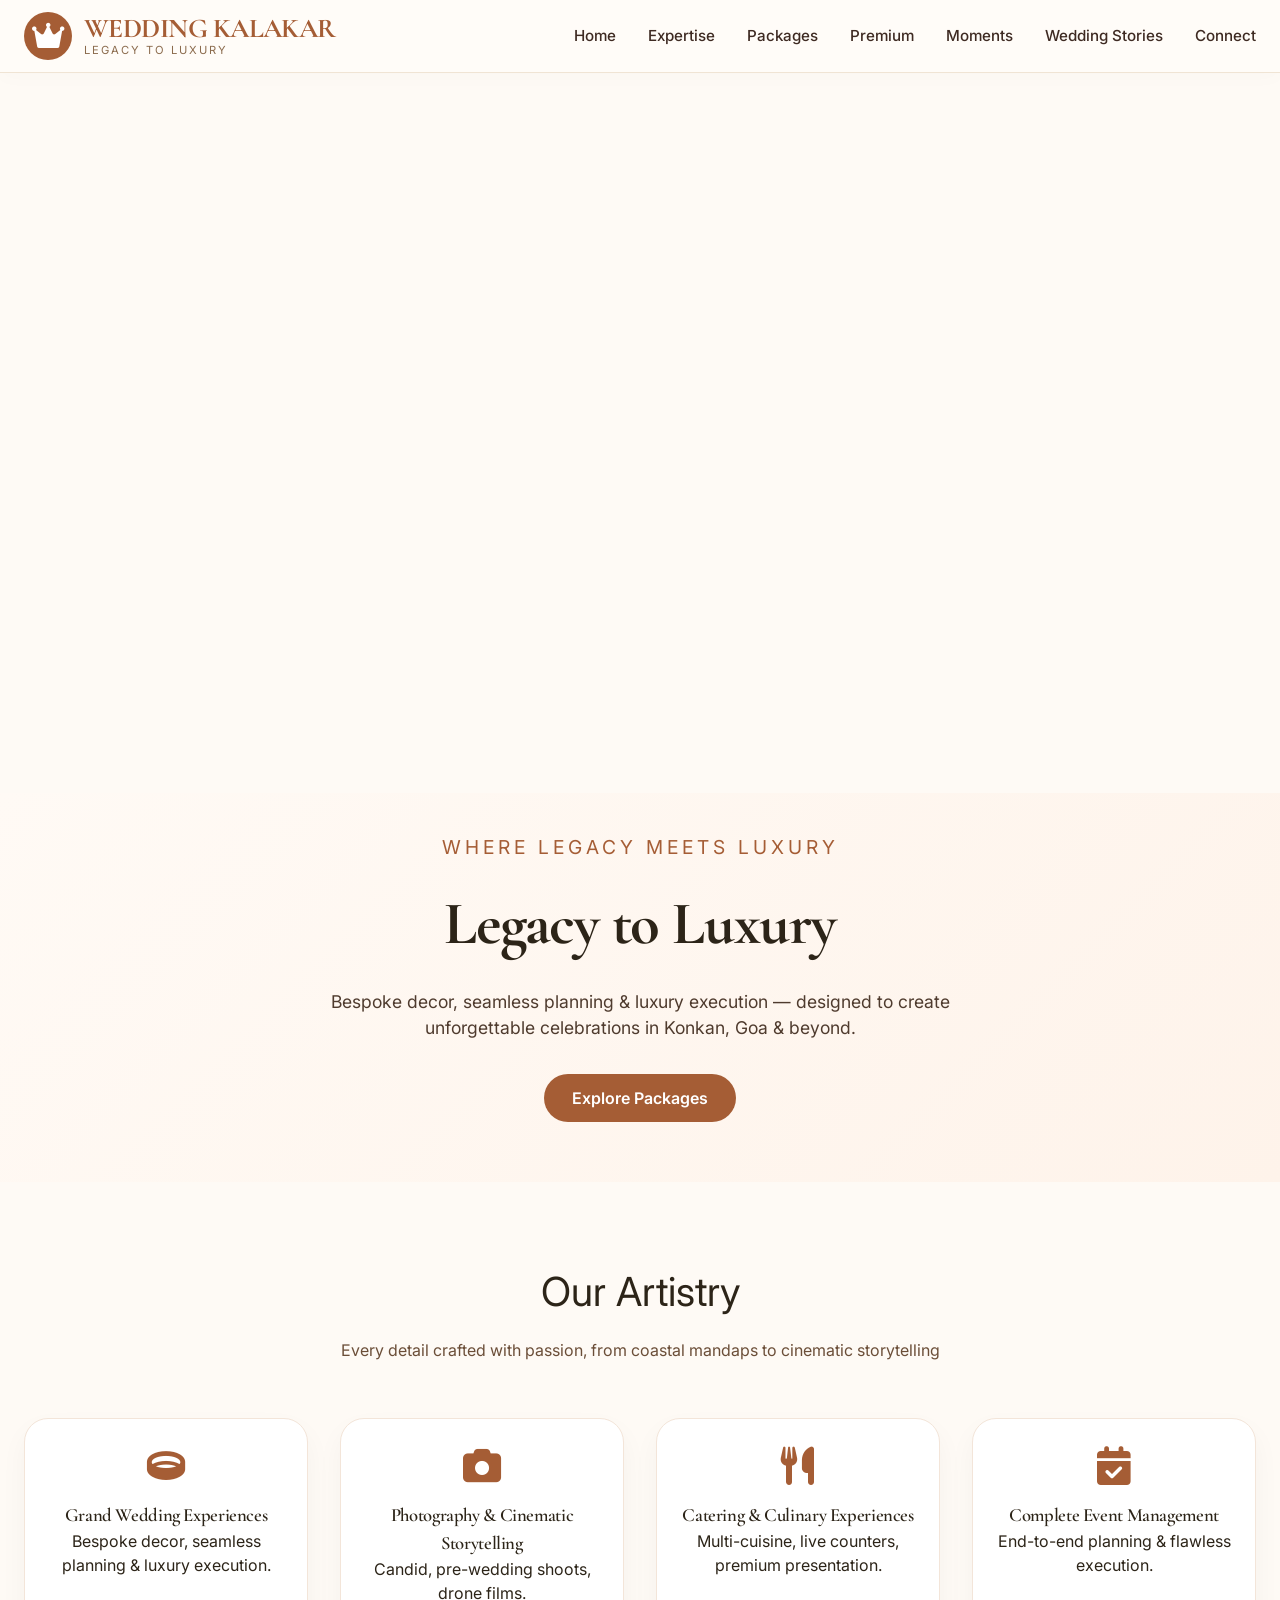
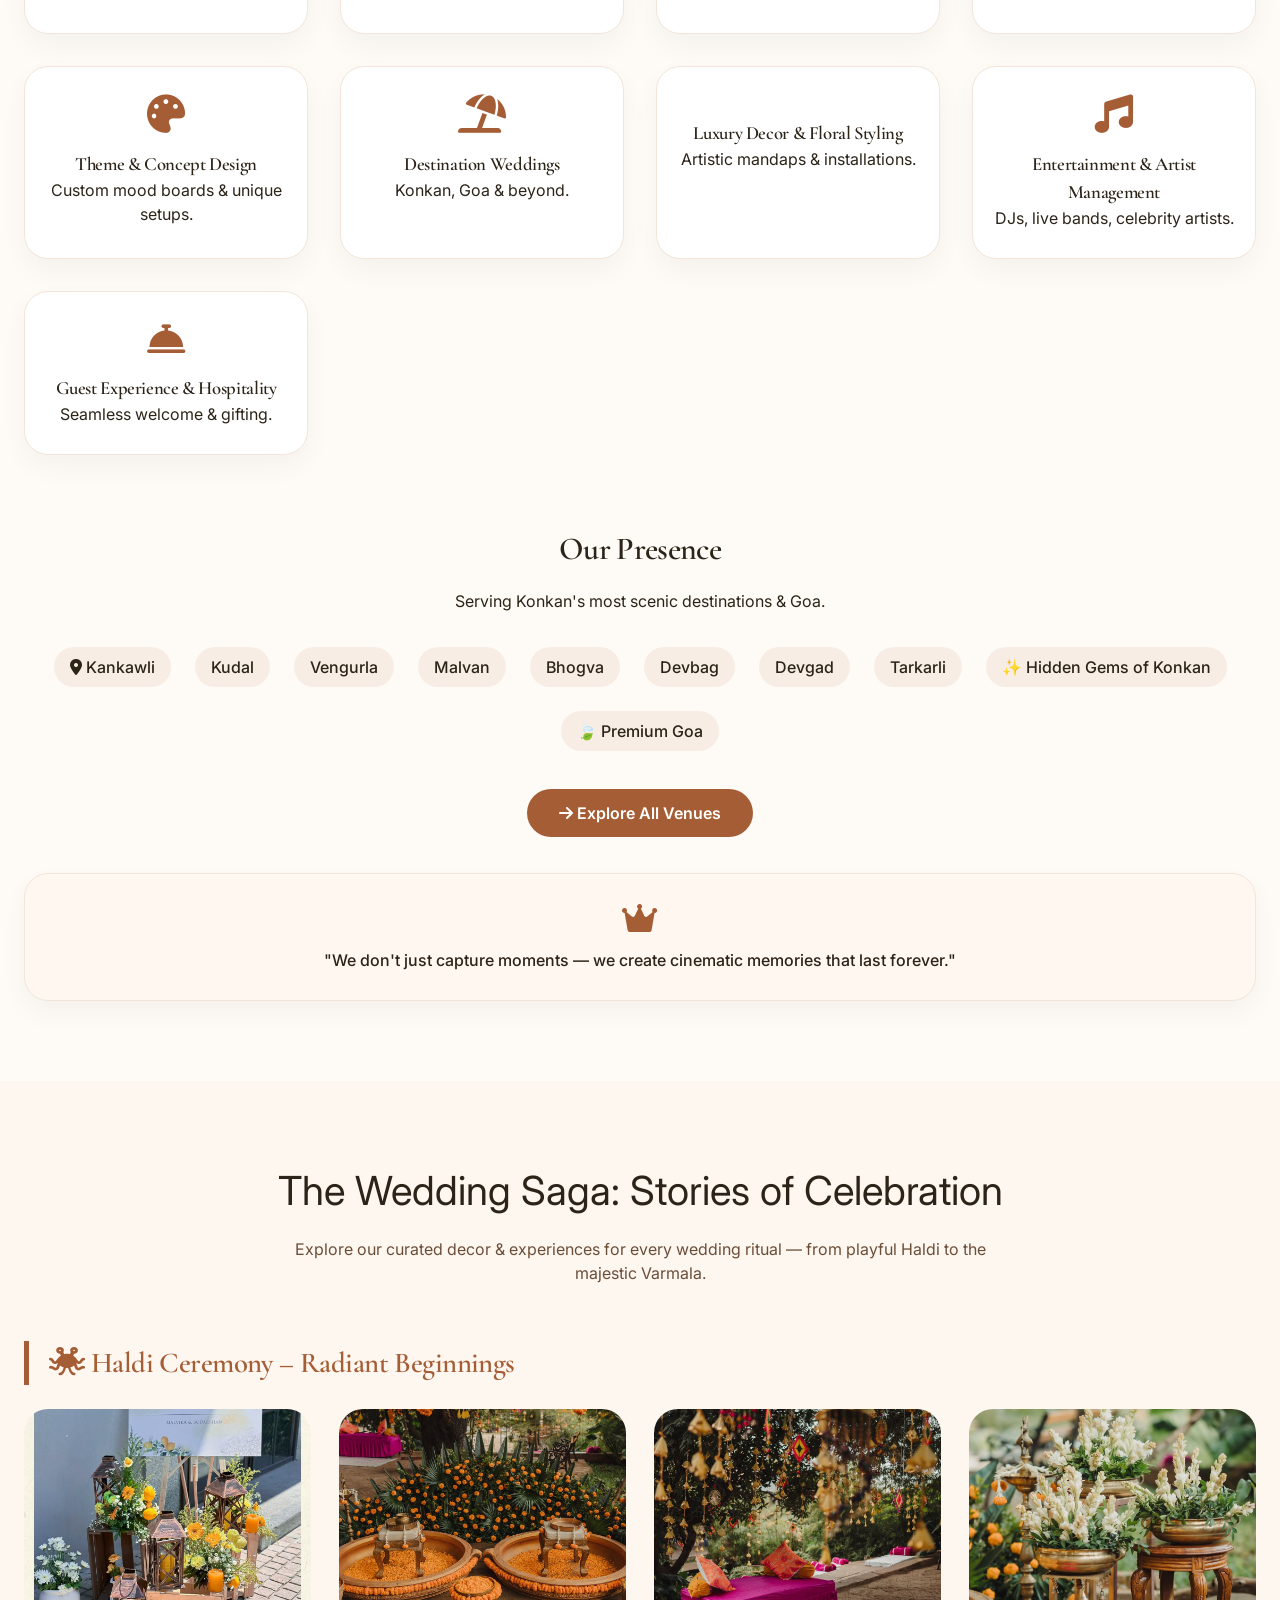
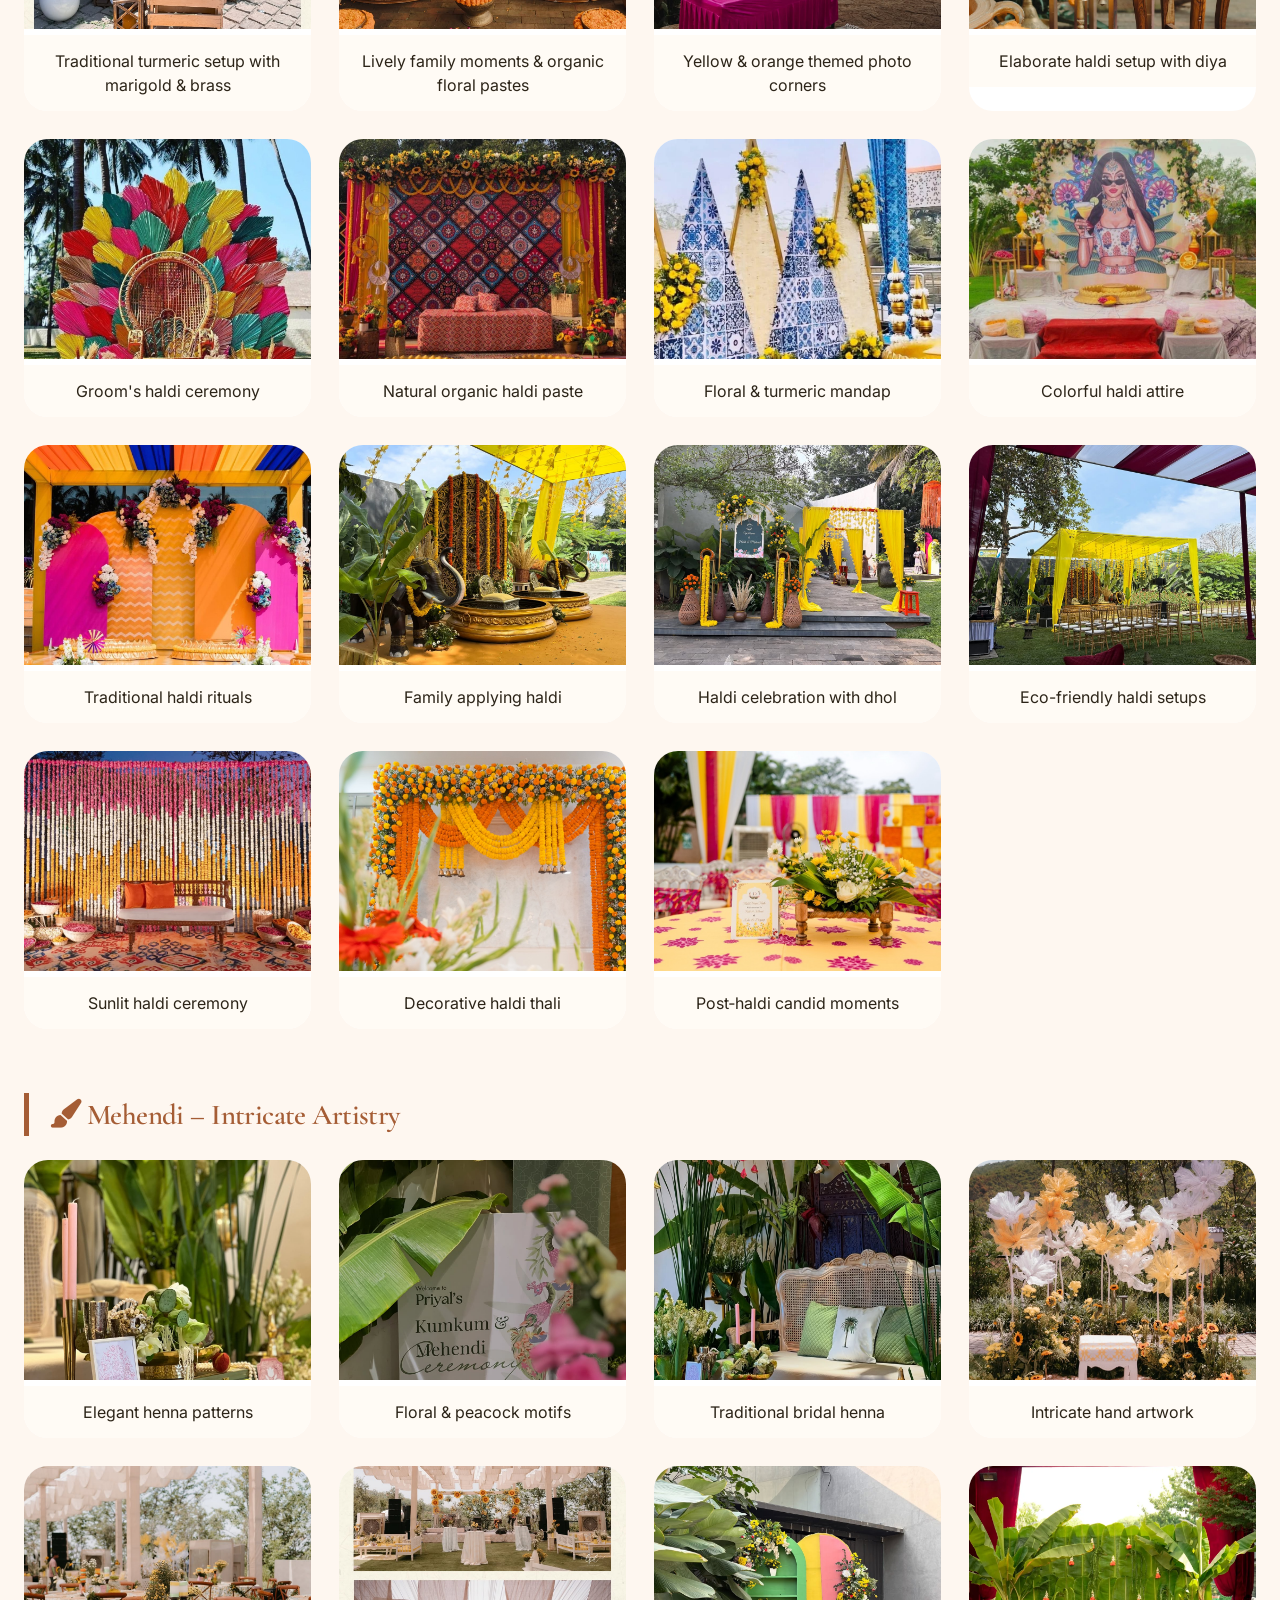
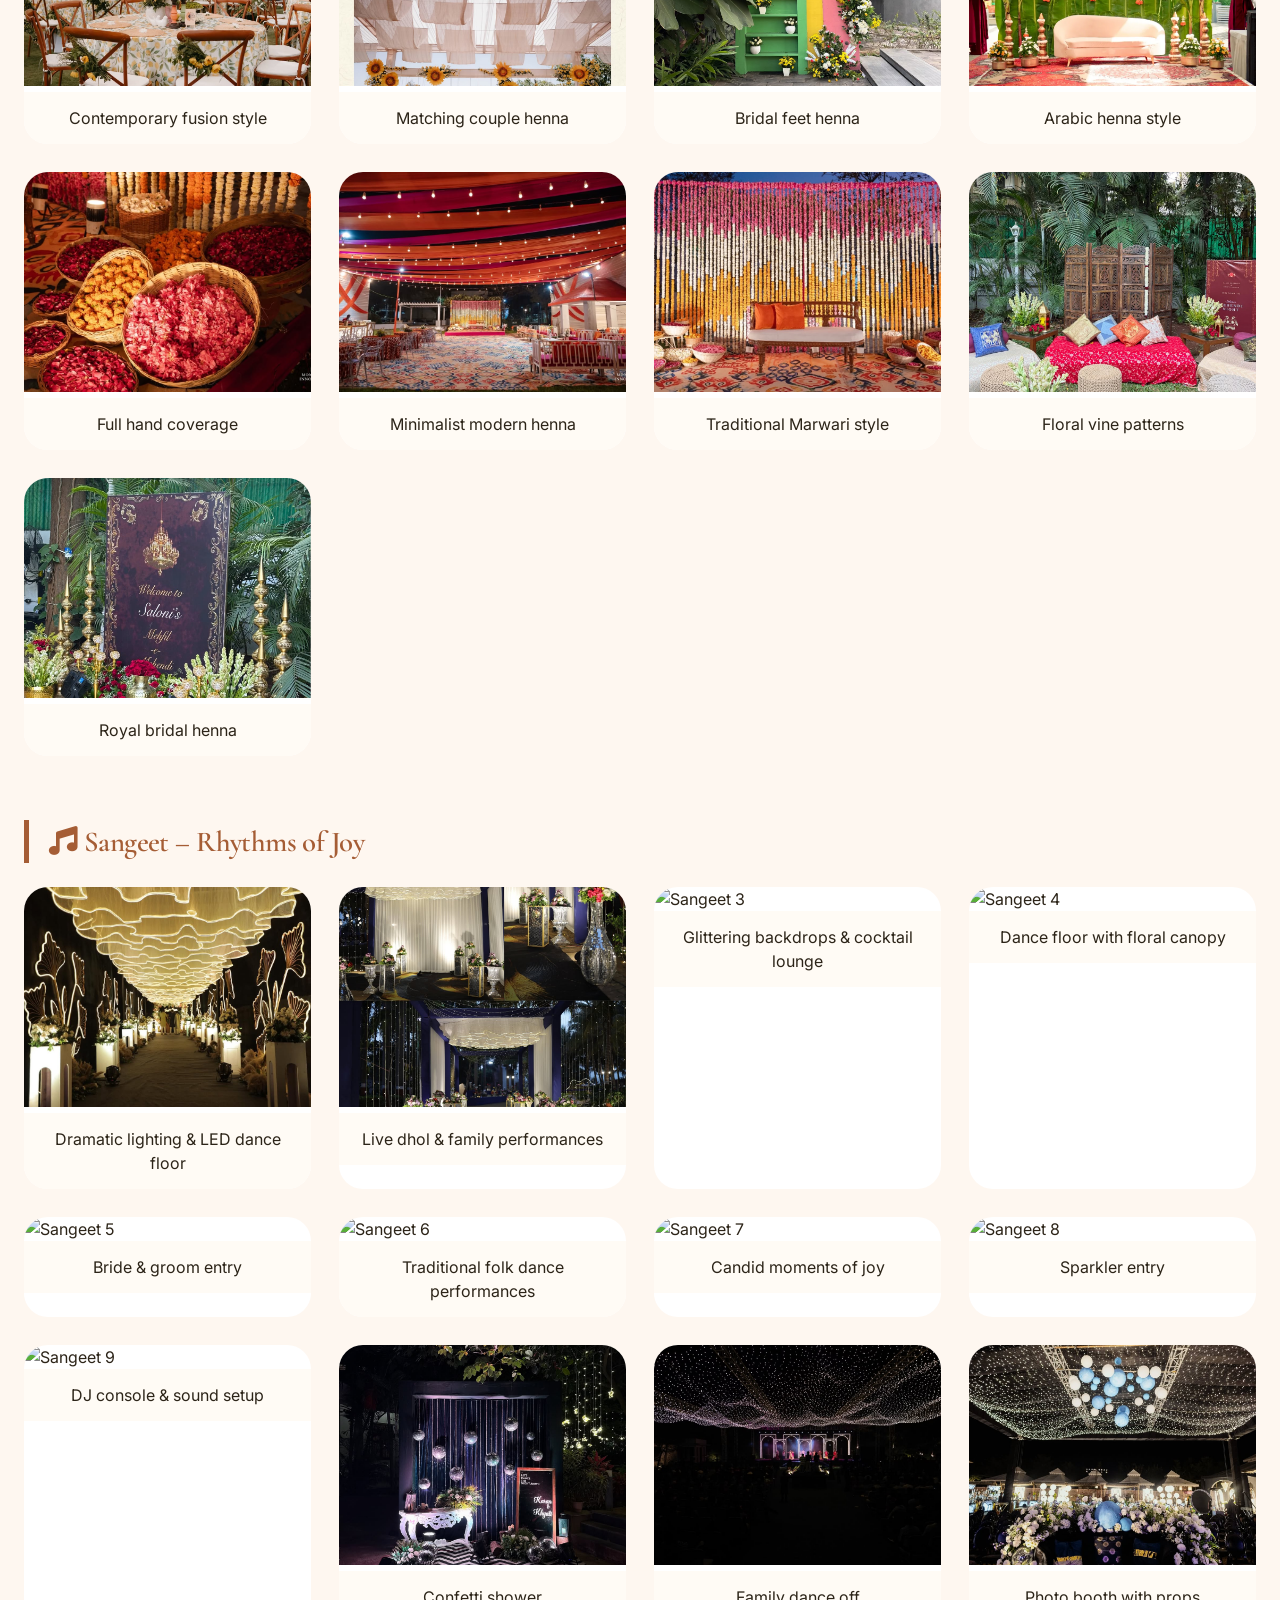
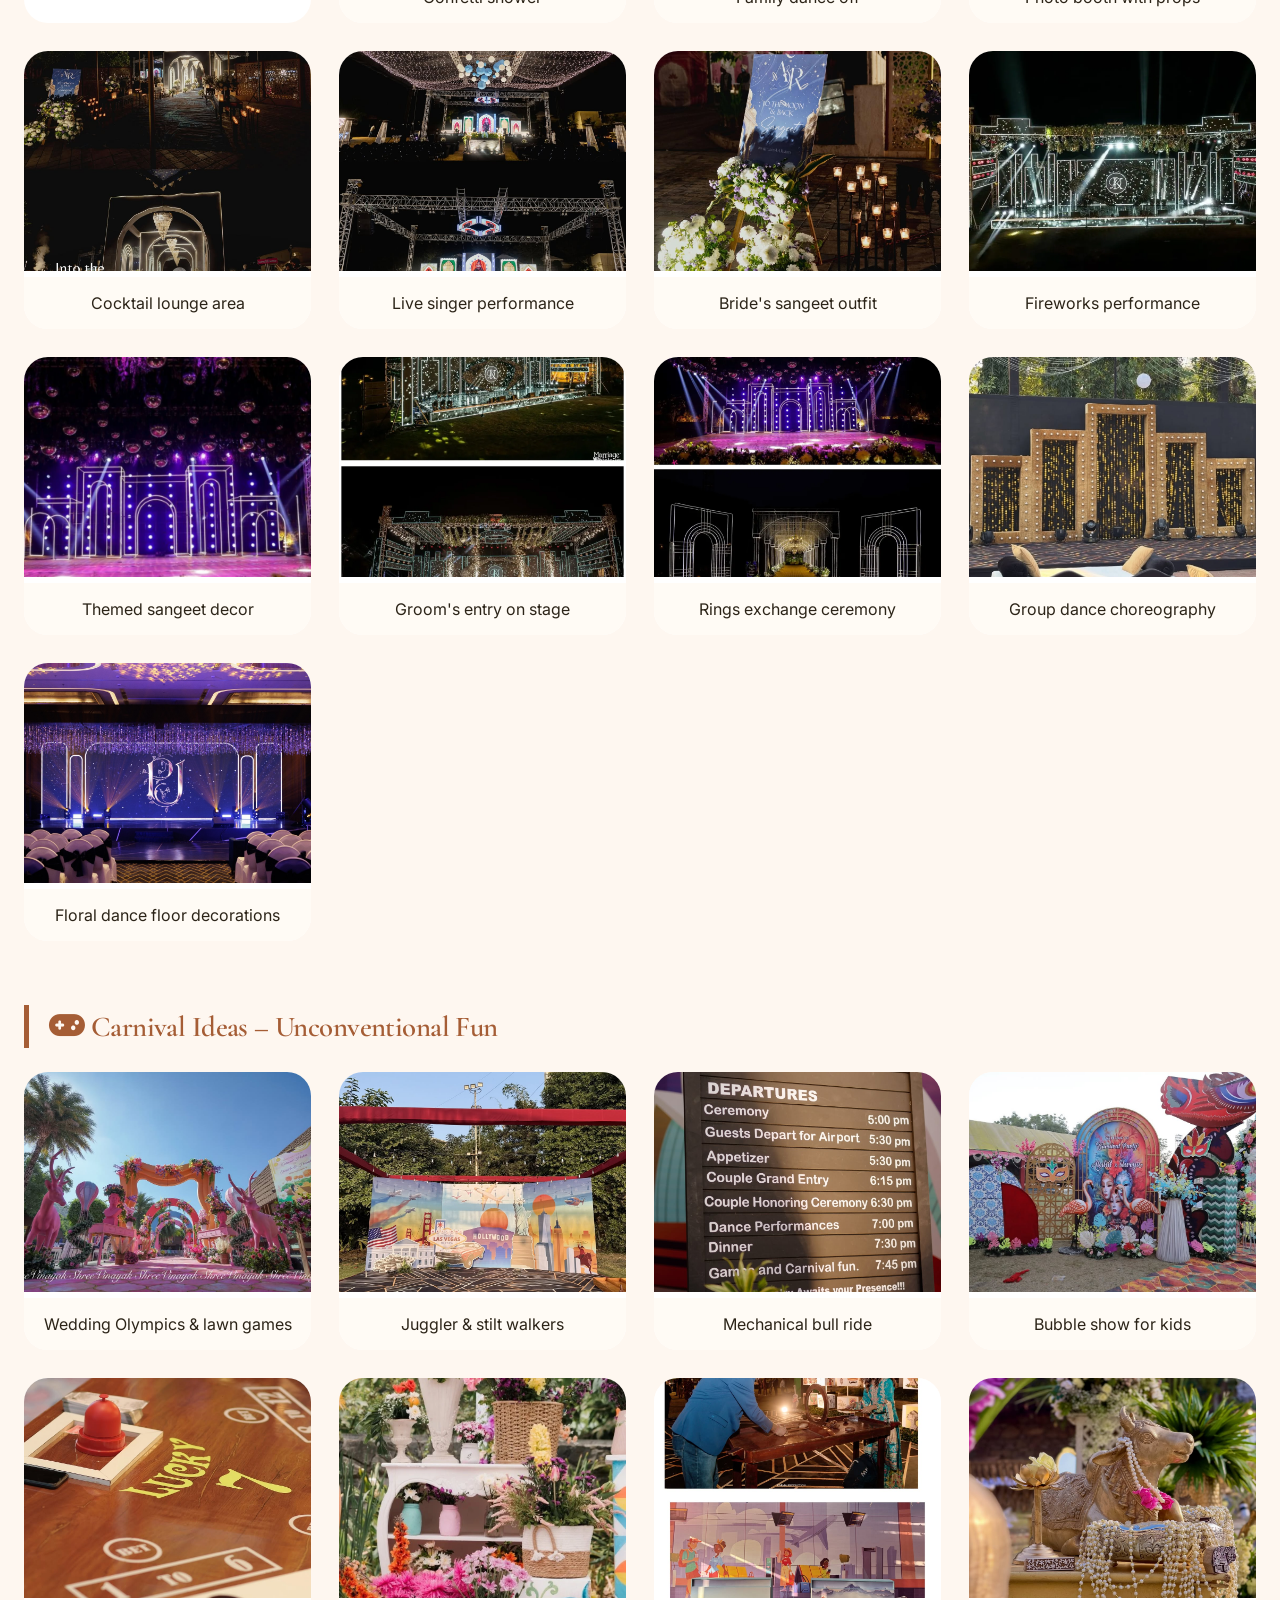
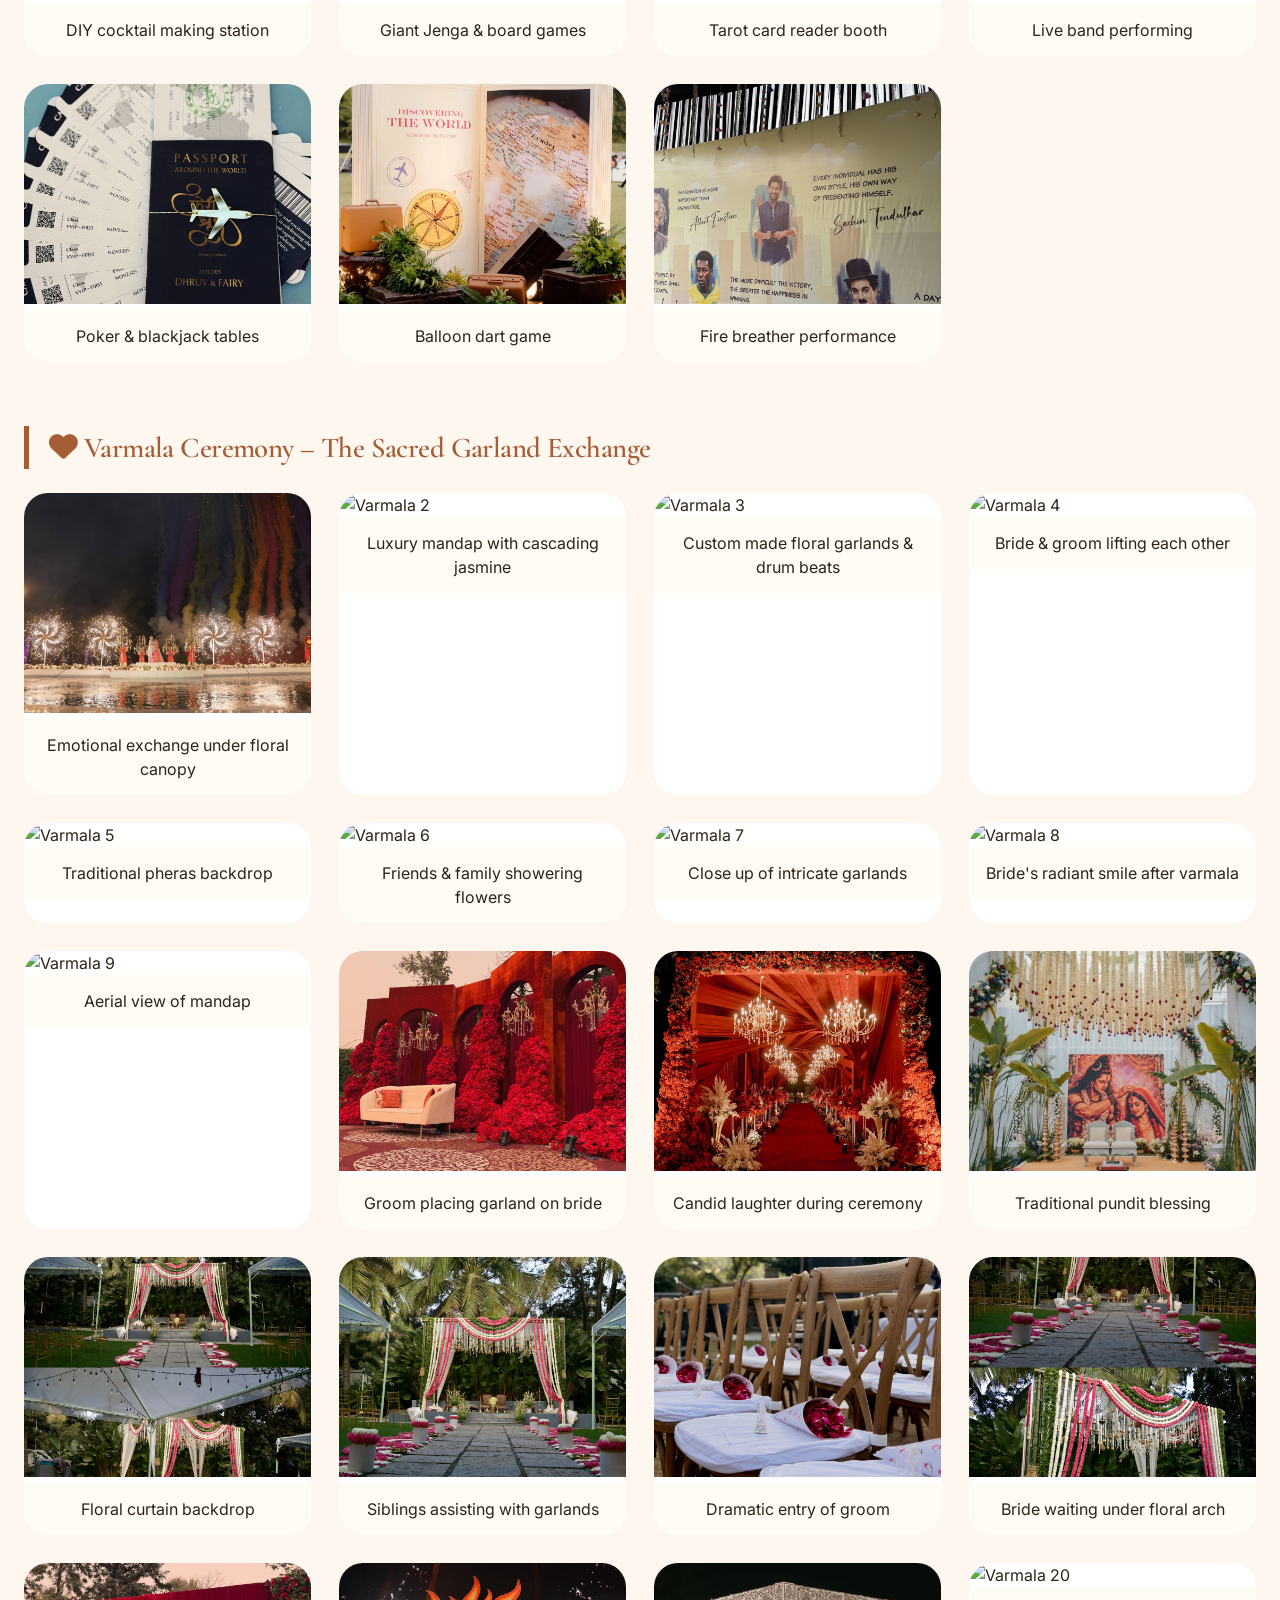
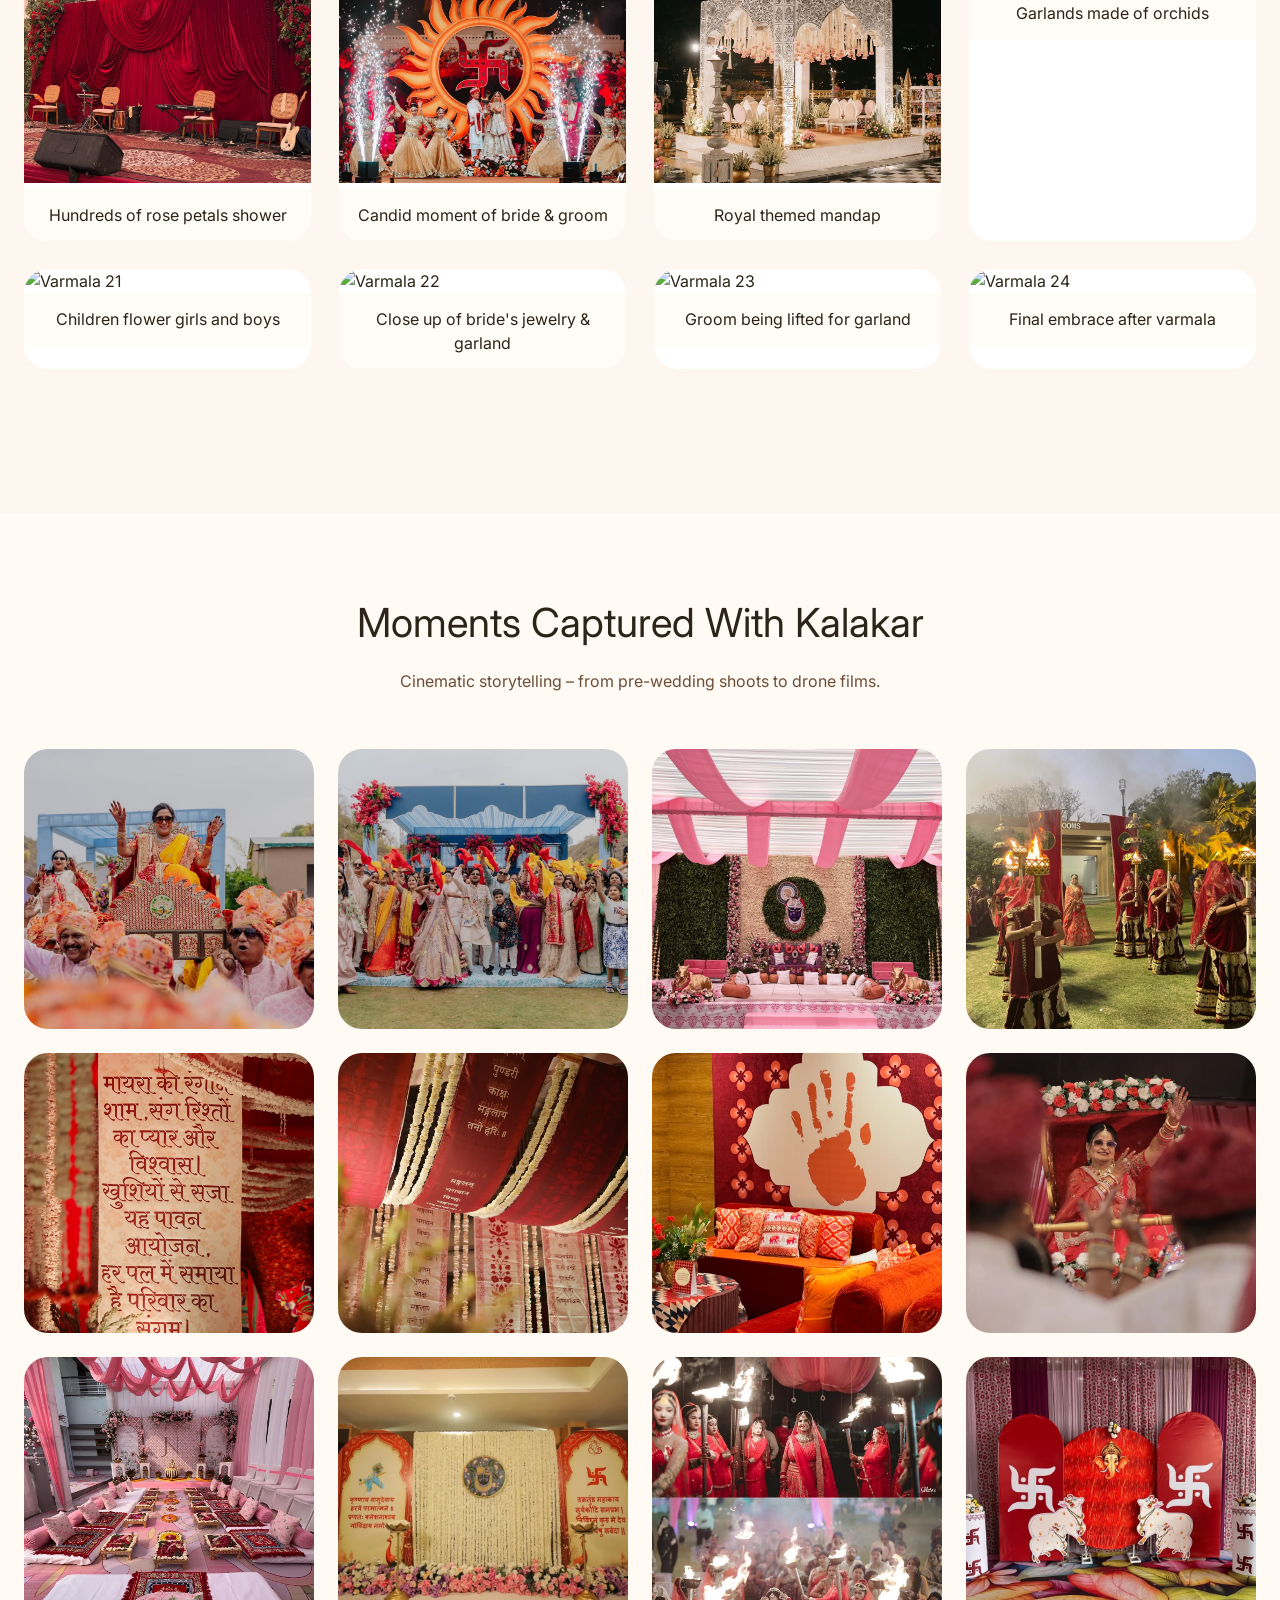
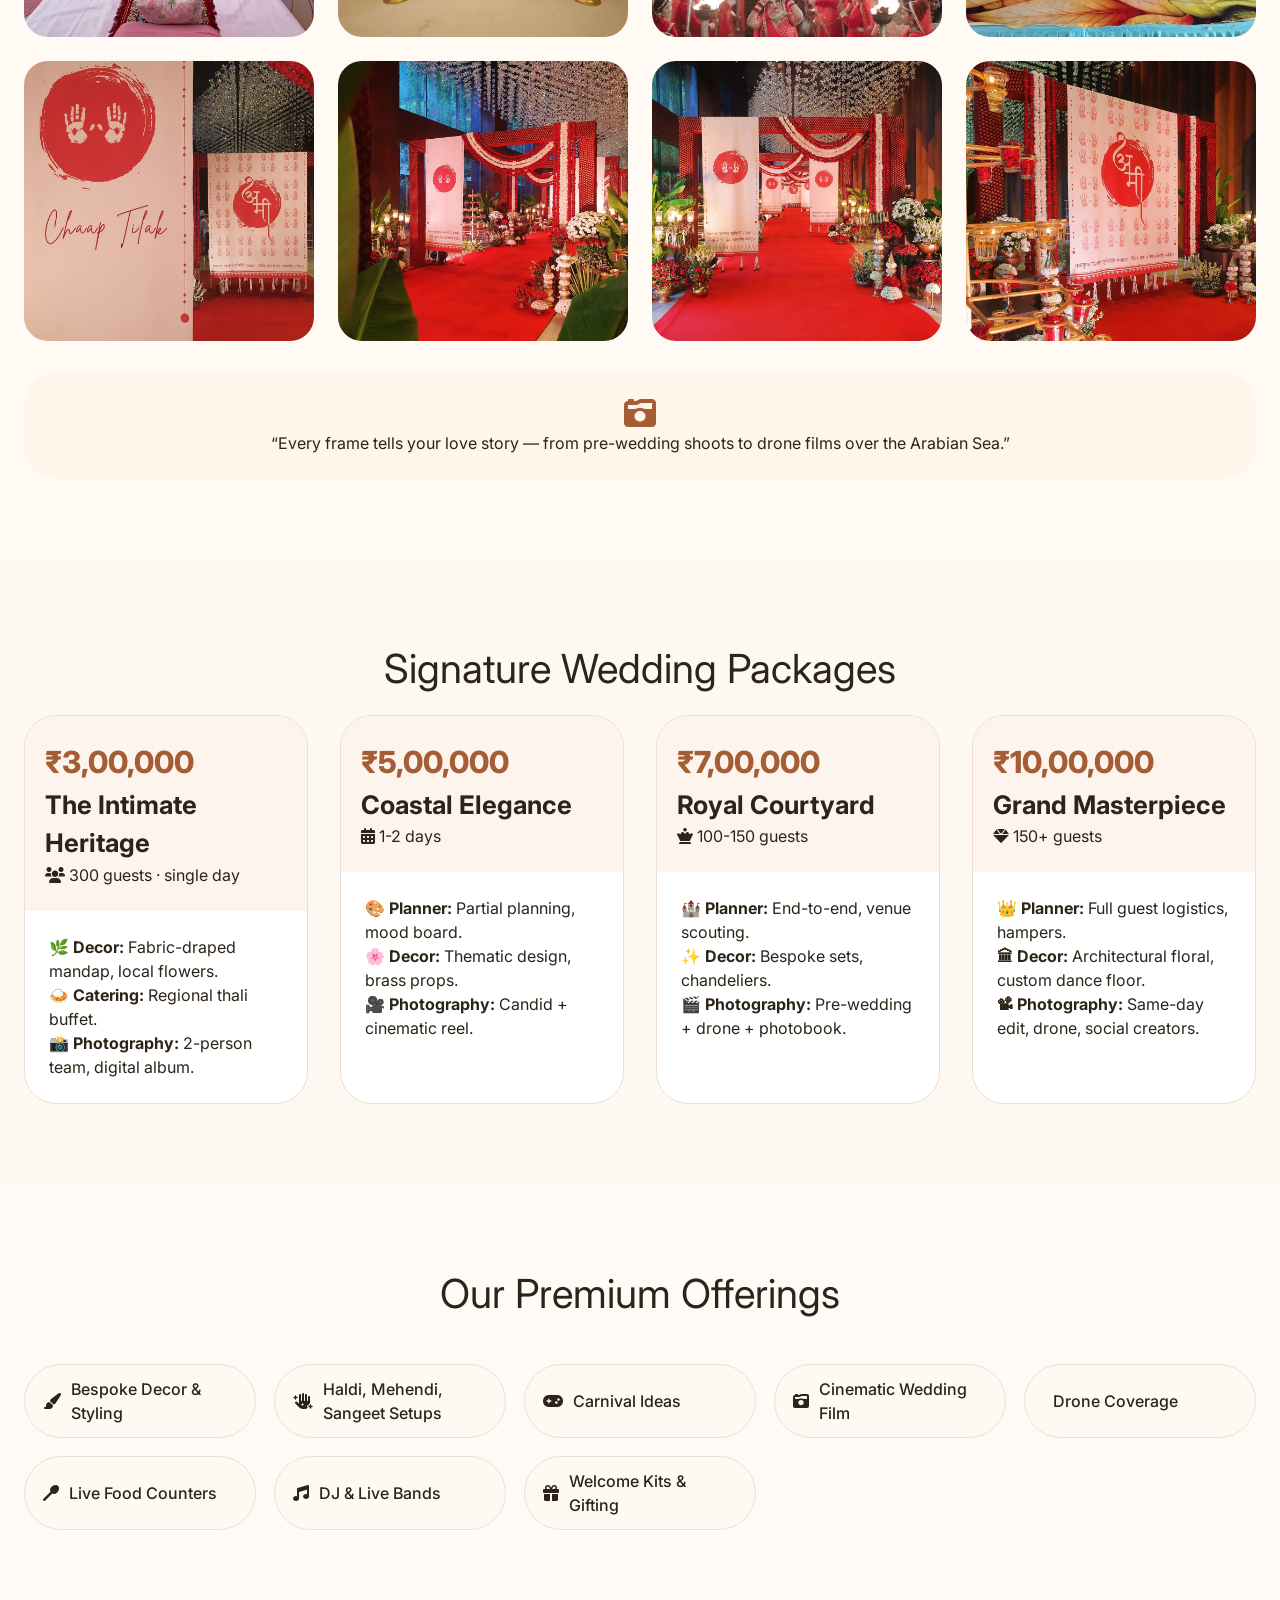
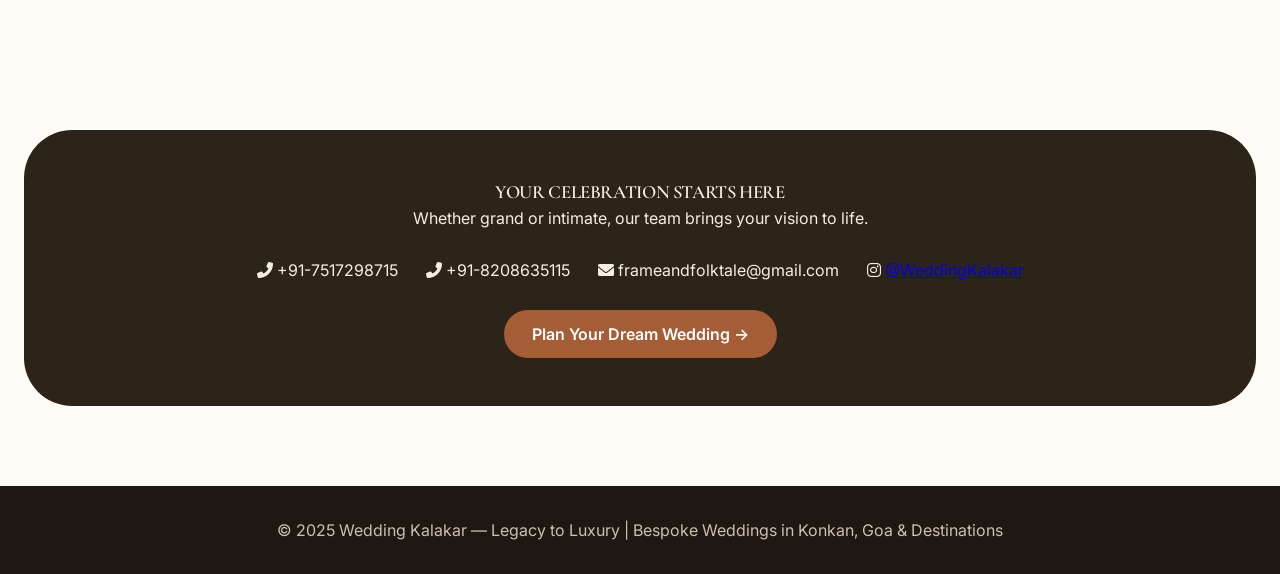
==== commit 53e985e0: "Update index.html" ====
--- a/index.html
+++ b/index.html
@@ -168,10 +168,10 @@
         <div class="story-card"><img src="Sangeet/sangit19.webp" alt="Sangeet 19"><div class="story-caption">Rings exchange ceremony</div></div>
         <div class="story-card"><img src="Sangeet/sangit20.jpg" alt="Sangeet 20"><div class="story-caption">Group dance choreography</div></div>
         <div class="story-card"><img src="Sangeet/sangit21.jpg" alt="Sangeet 21"><div class="story-caption">Floral dance floor decorations</div></div>
-        <div class="story-card"><img src="Sangeet/sangit22.webp" alt="Sangeet 22"><div class="story-caption">Midnight celebrations</div></div>
+        <!-- <div class="story-card"><img src="Sangeet/sangit22.webp" alt="Sangeet 22"><div class="story-caption">Midnight celebrations</div></div>
         <div class="story-card"><img src="Sangeet/sangit23.webp" alt="Sangeet 23"><div class="story-caption">Cake cutting at sangeet</div></div>
         <div class="story-card"><img src="Sangeet/sangit24.jpg" alt="Sangeet 24"><div class="story-caption">Mother-son dance</div></div>
-        <div class="story-card"><img src="Sangeet/sangit25.jpg" alt="Sangeet 25"><div class="story-caption">Grand finale confetti blast</div></div>
+        <div class="story-card"><img src="Sangeet/sangit25.jpg" alt="Sangeet 25"><div class="story-caption">Grand finale confetti blast</div></div> -->
     </div>
 </div>
 
@@ -181,14 +181,14 @@
     <h3 class="story-heading"><i class="fas fa-gamepad"></i> Carnival Ideas – Unconventional Fun</h3>
     <div class="story-grid">
         <div class="story-card"><img src="Carnival/carnival1.jpg" alt="Carnival 1"><div class="story-caption">Wedding Olympics & lawn games</div></div>
-        <div class="story-card"><img src="Carnival/carnival2.webp" alt="Carnival 2"><div class="story-caption">Casino tables & glamorous décor</div></div>
+        <!-- <div class="story-card"><img src="Carnival/carnival2.webp" alt="Carnival 2"><div class="story-caption">Casino tables & glamorous décor</div></div>
         <div class="story-card"><img src="Carnival/carnival3.jpg" alt="Carnival 3"><div class="story-caption">Photo booths with vintage carnival theme</div></div>
         <div class="story-card"><img src="Carnival/carnival4.jpg" alt="Carnival 4"><div class="story-caption">Ring toss & carnival games</div></div>
         <div class="story-card"><img src="Carnival/carnival5.jpg" alt="Carnival 5"><div class="story-caption">Cotton candy & popcorn stalls</div></div>
         <div class="story-card"><img src="Carnival/carnival6.jpg" alt="Carnival 6"><div class="story-caption">Live magician performance</div></div>
         <div class="story-card"><img src="Carnival/carnival7.jpg" alt="Carnival 7"><div class="story-caption">Ferris wheel at wedding venue</div></div>
         <div class="story-card"><img src="Carnival/carnival8.jpg" alt="Carnival 8"><div class="story-caption">Caricature artist for guests</div></div>
-        <div class="story-card"><img src="Carnival/carnival9.jpg" alt="Carnival 9"><div class="story-caption">Neon glow carnival night</div></div>
+        <div class="story-card"><img src="Carnival/carnival9.jpg" alt="Carnival 9"><div class="story-caption">Neon glow carnival night</div></div> -->
         <div class="story-card"><img src="Carnival/carnival10.jpg" alt="Carnival 10"><div class="story-caption">Juggler & stilt walkers</div></div>
         <div class="story-card"><img src="Carnival/carnival11.jpg" alt="Carnival 11"><div class="story-caption">Mechanical bull ride</div></div>
         <div class="story-card"><img src="Carnival/carnival12.jpg" alt="Carnival 12"><div class="story-caption">Bubble show for kids</div></div>
@@ -199,7 +199,7 @@
         <div class="story-card"><img src="Carnival/carnival17.jpg" alt="Carnival 17"><div class="story-caption">Poker & blackjack tables</div></div>
         <div class="story-card"><img src="Carnival/carnival18.jpg" alt="Carnival 18"><div class="story-caption">Balloon dart game</div></div>
         <div class="story-card"><img src="Carnival/carnival19.jpg" alt="Carnival 19"><div class="story-caption">Fire breather performance</div></div>
-        <div class="story-card"><img src="Carnival/carnival20.jpg" alt="Carnival 20"><div class="story-caption">LED robot dancers</div></div>
+        <!-- <div class="story-card"><img src="Carnival/carnival20.jpg" alt="Carnival 20"><div class="story-caption">LED robot dancers</div></div>
         <div class="story-card"><img src="Carnival/carnival21.webp" alt="Carnival 21"><div class="story-caption">Mini golf setup</div></div>
         <div class="story-card"><img src="Carnival/carnival22.jpg" alt="Carnival 22"><div class="story-caption">Live painting artist</div></div>
         <div class="story-card"><img src="Carnival/carnival23.webp" alt="Carnival 23"><div class="story-caption">Karaoke competition</div></div>
@@ -211,7 +211,7 @@
         <div class="story-card"><img src="Carnival/carnival29.webp" alt="Carnival 29"><div class="story-caption">Glitter tattoo artist</div></div>
         <div class="story-card"><img src="Carnival/carnival30.jpg" alt="Carnival 30"><div class="story-caption">Carnival themed return gifts</div></div>
         <div class="story-card"><img src="Carnival/carnival31.webp" alt="Carnival 31"><div class="story-caption">Dance off competition</div></div>
-        <div class="story-card"><img src="Carnival/carnival32.jpg" alt="Carnival 32"><div class="story-caption">Grand carnival finale</div></div>
+        <div class="story-card"><img src="Carnival/carnival32.jpg" alt="Carnival 32"><div class="story-caption">Grand carnival finale</div></div> -->
     </div>
 </div>
 
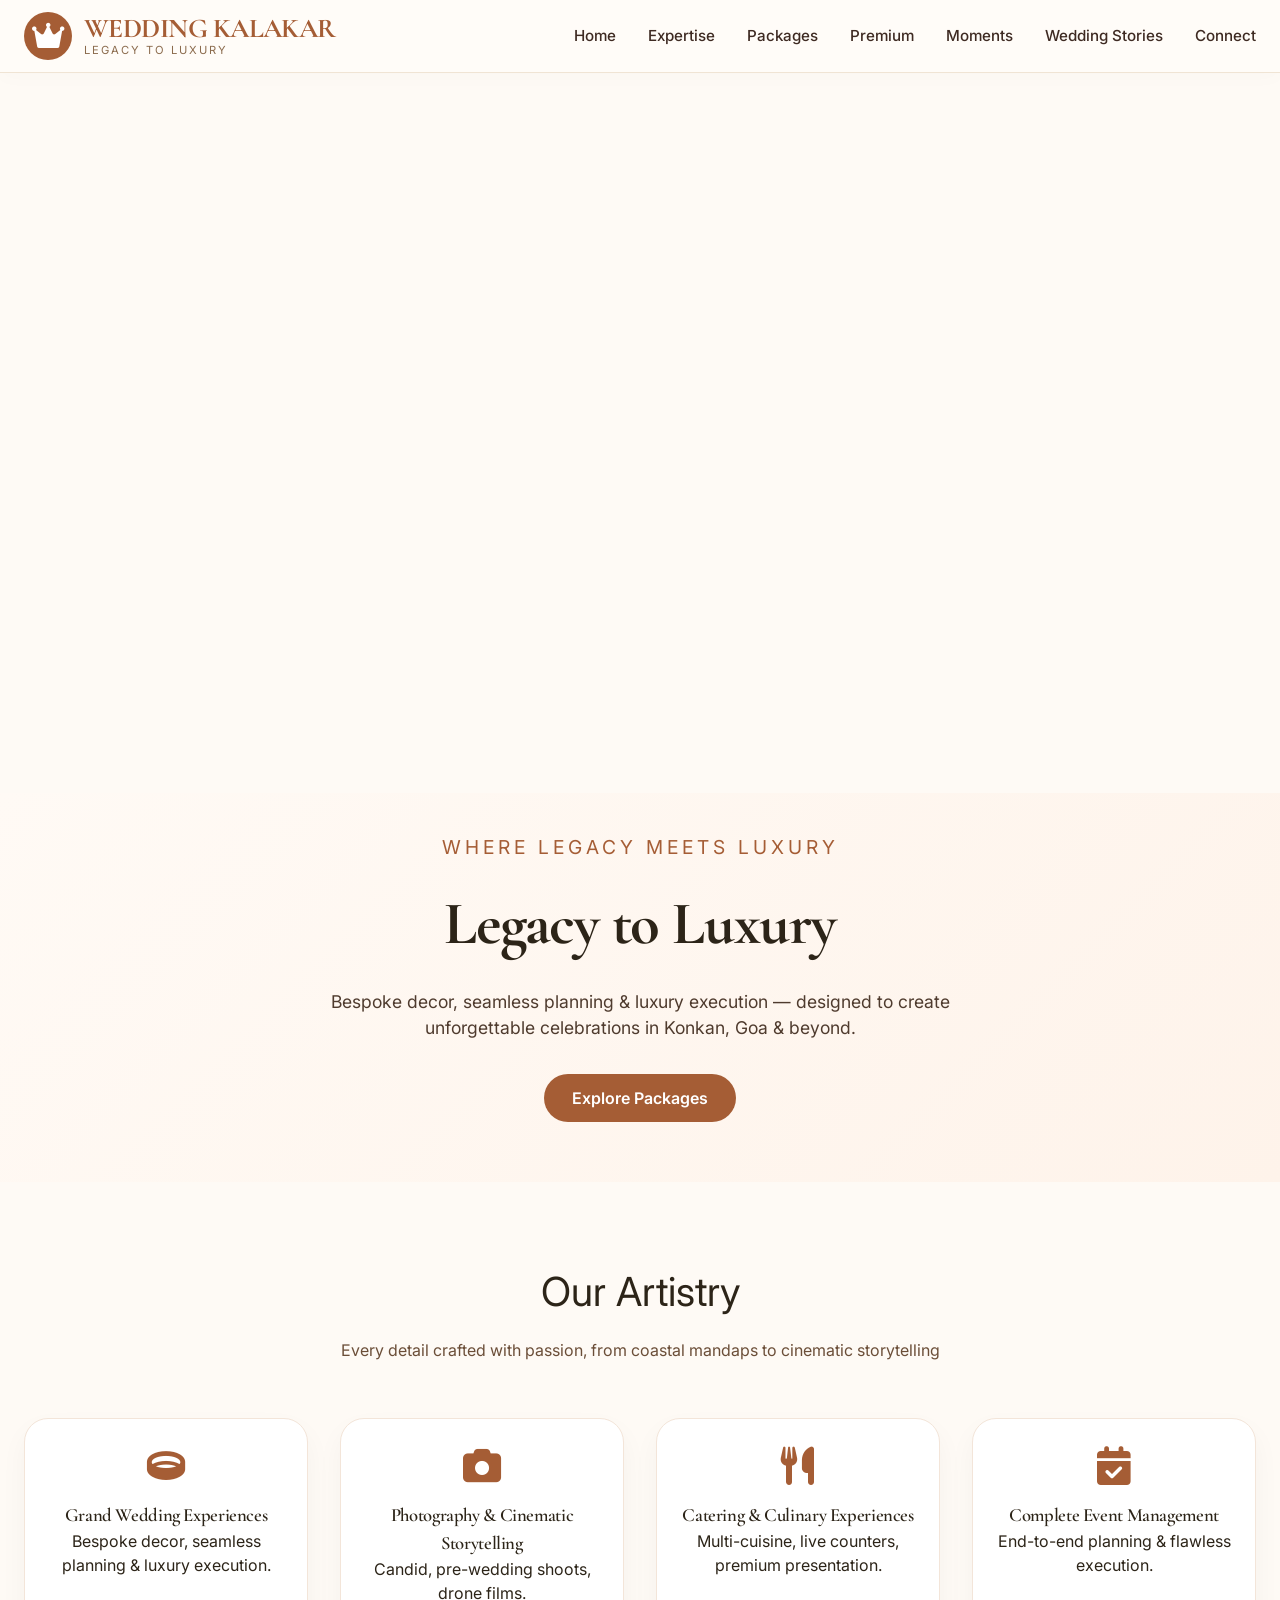
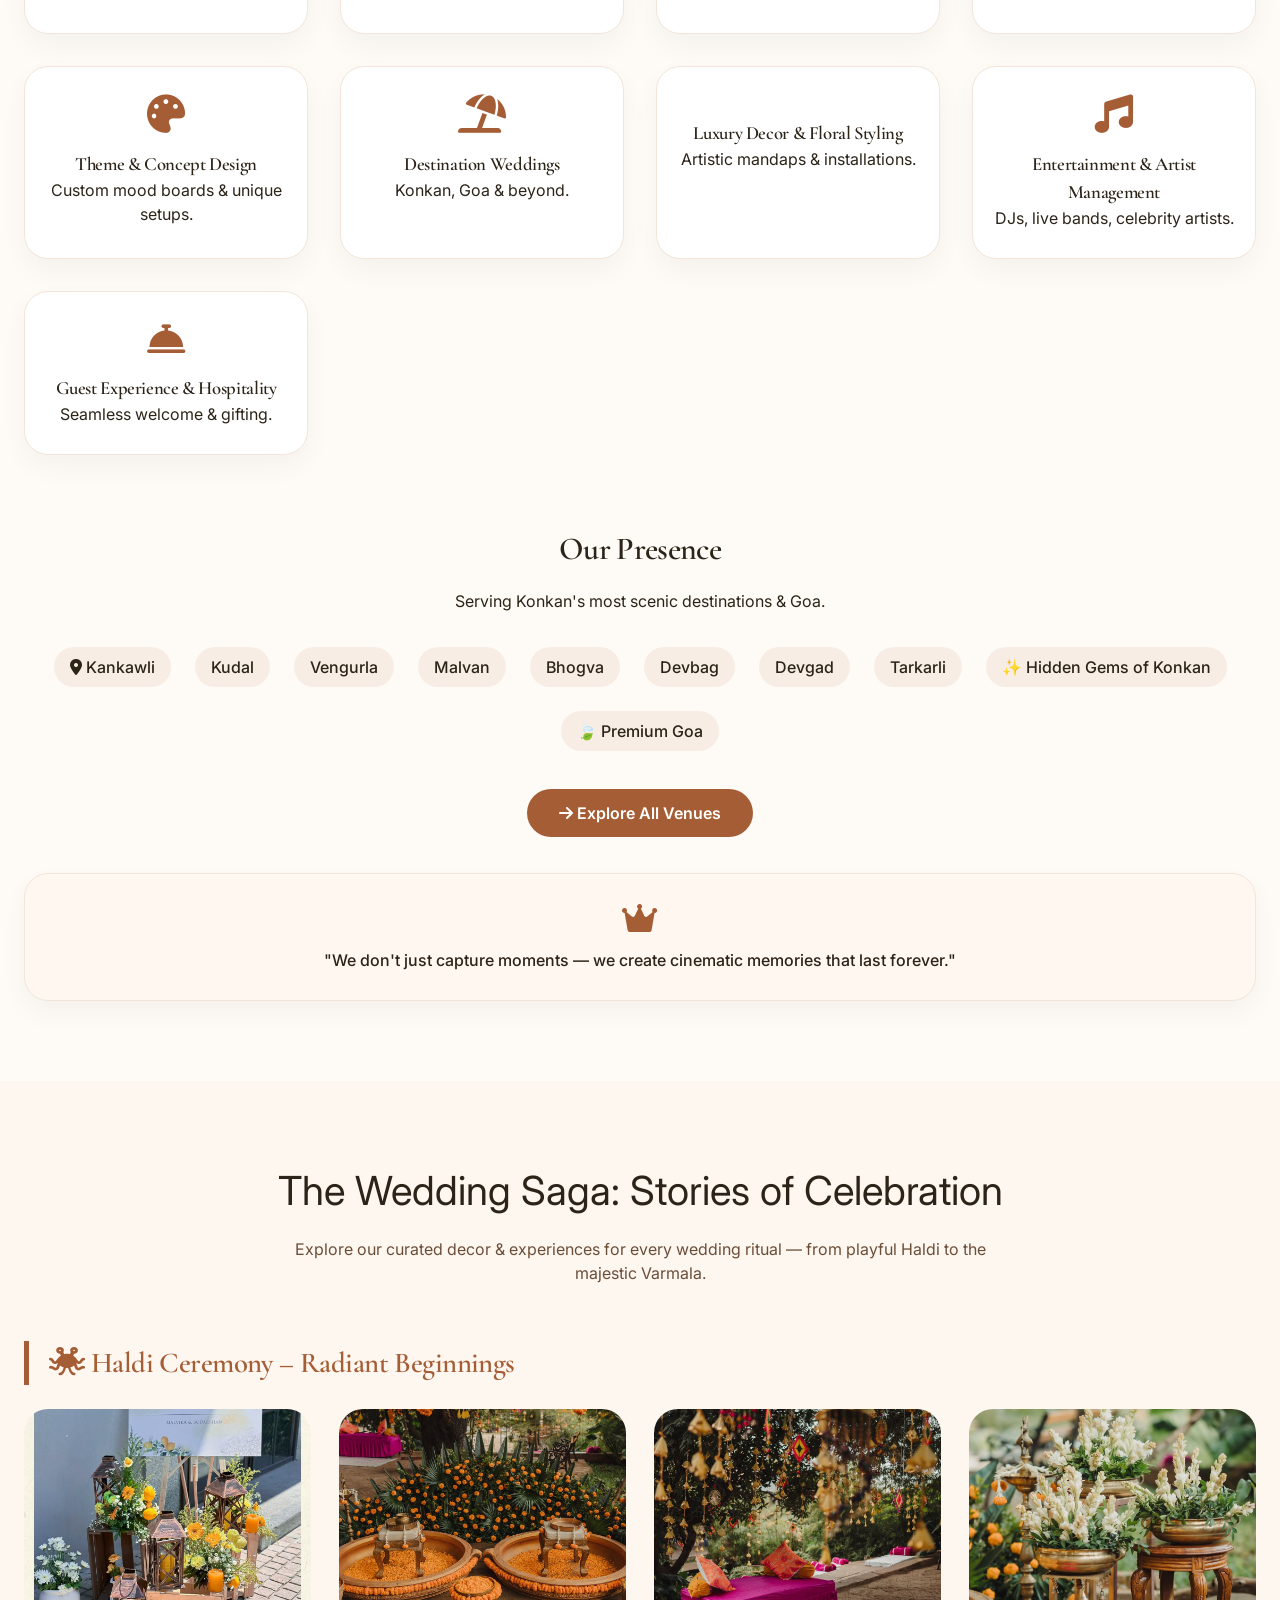
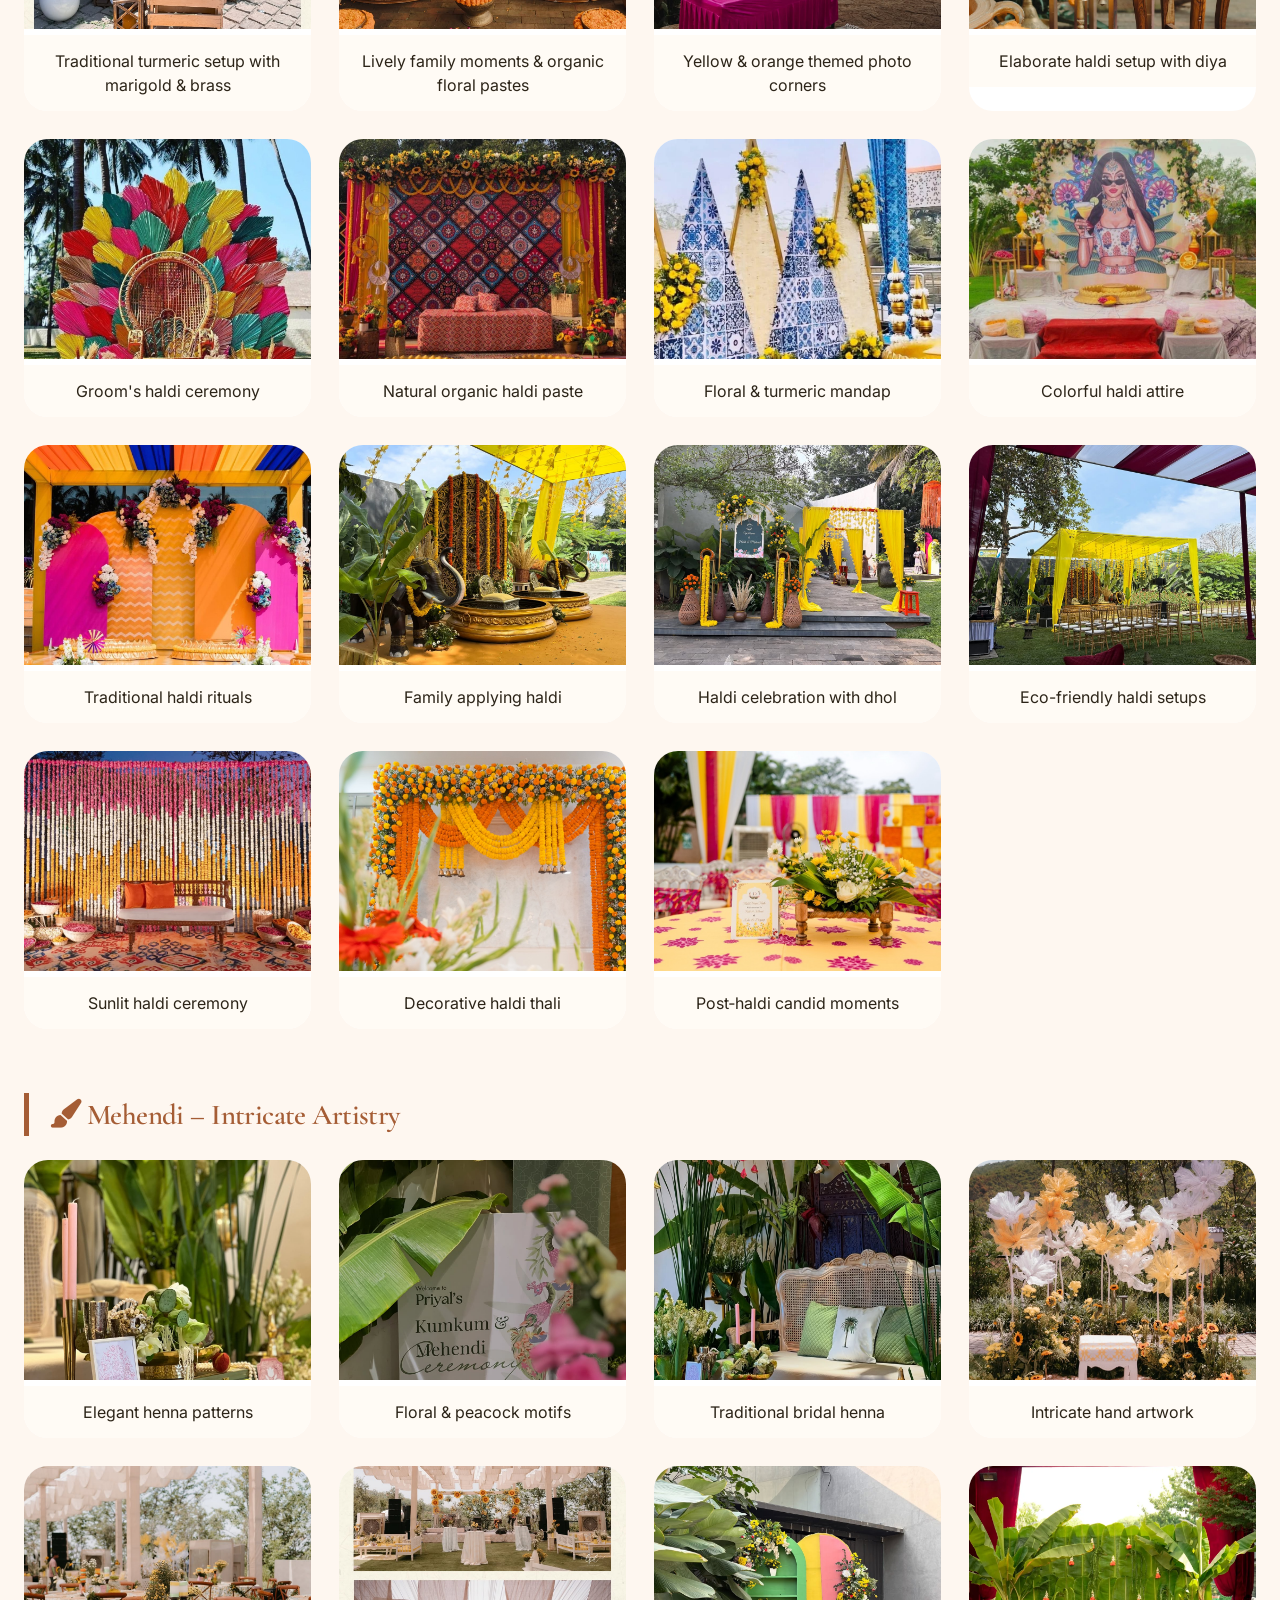
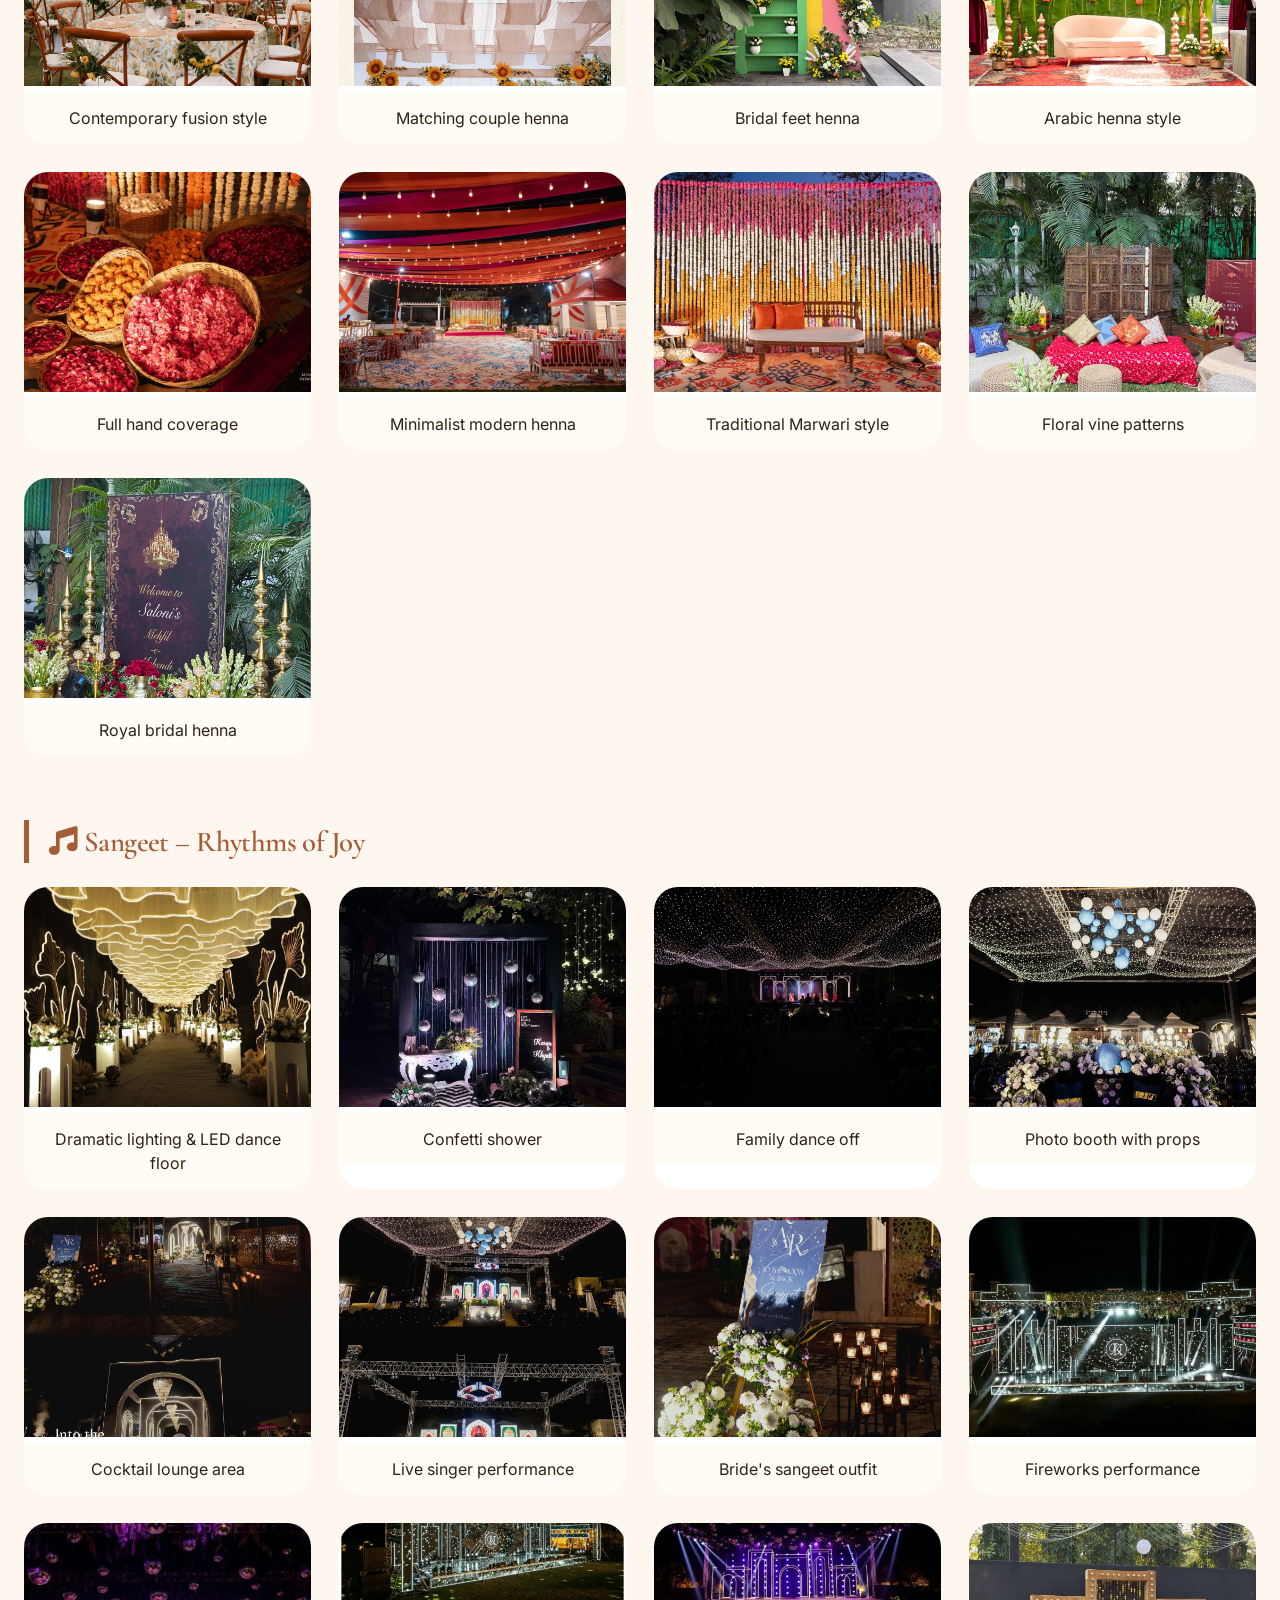
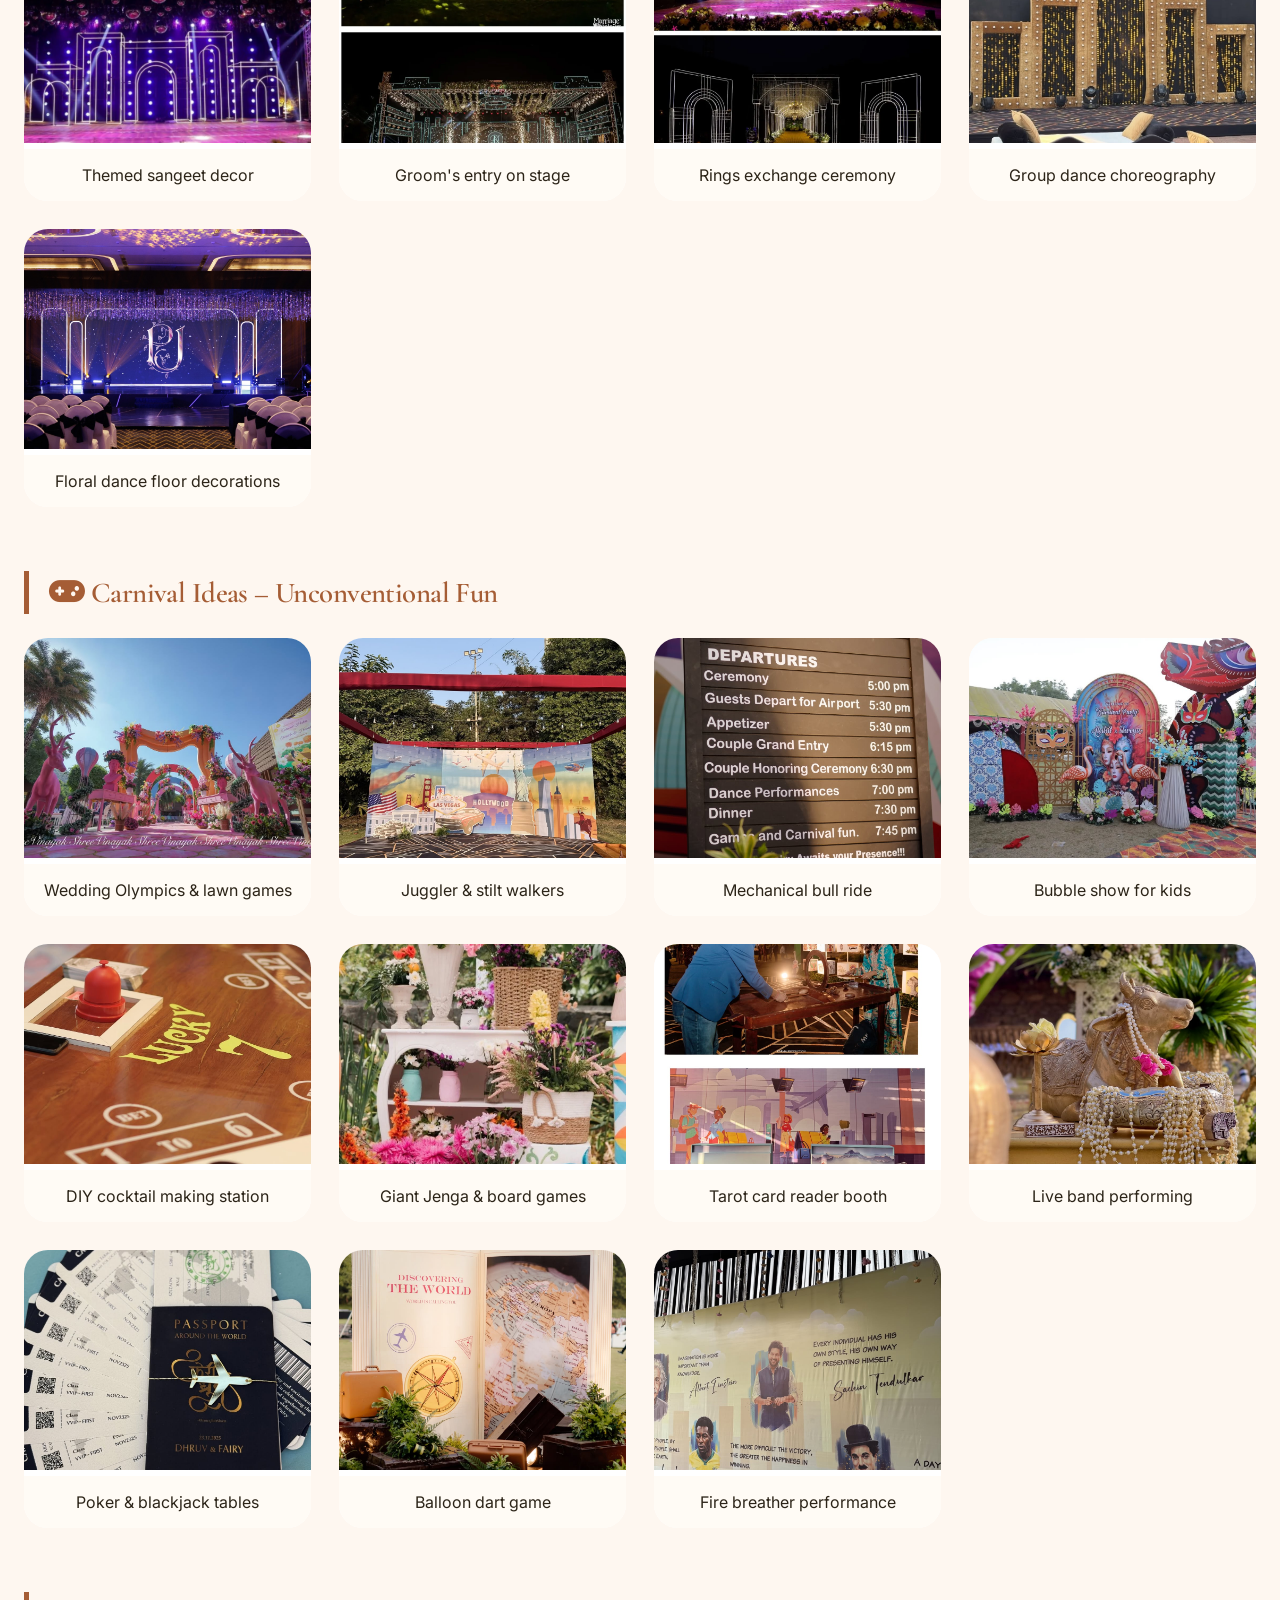
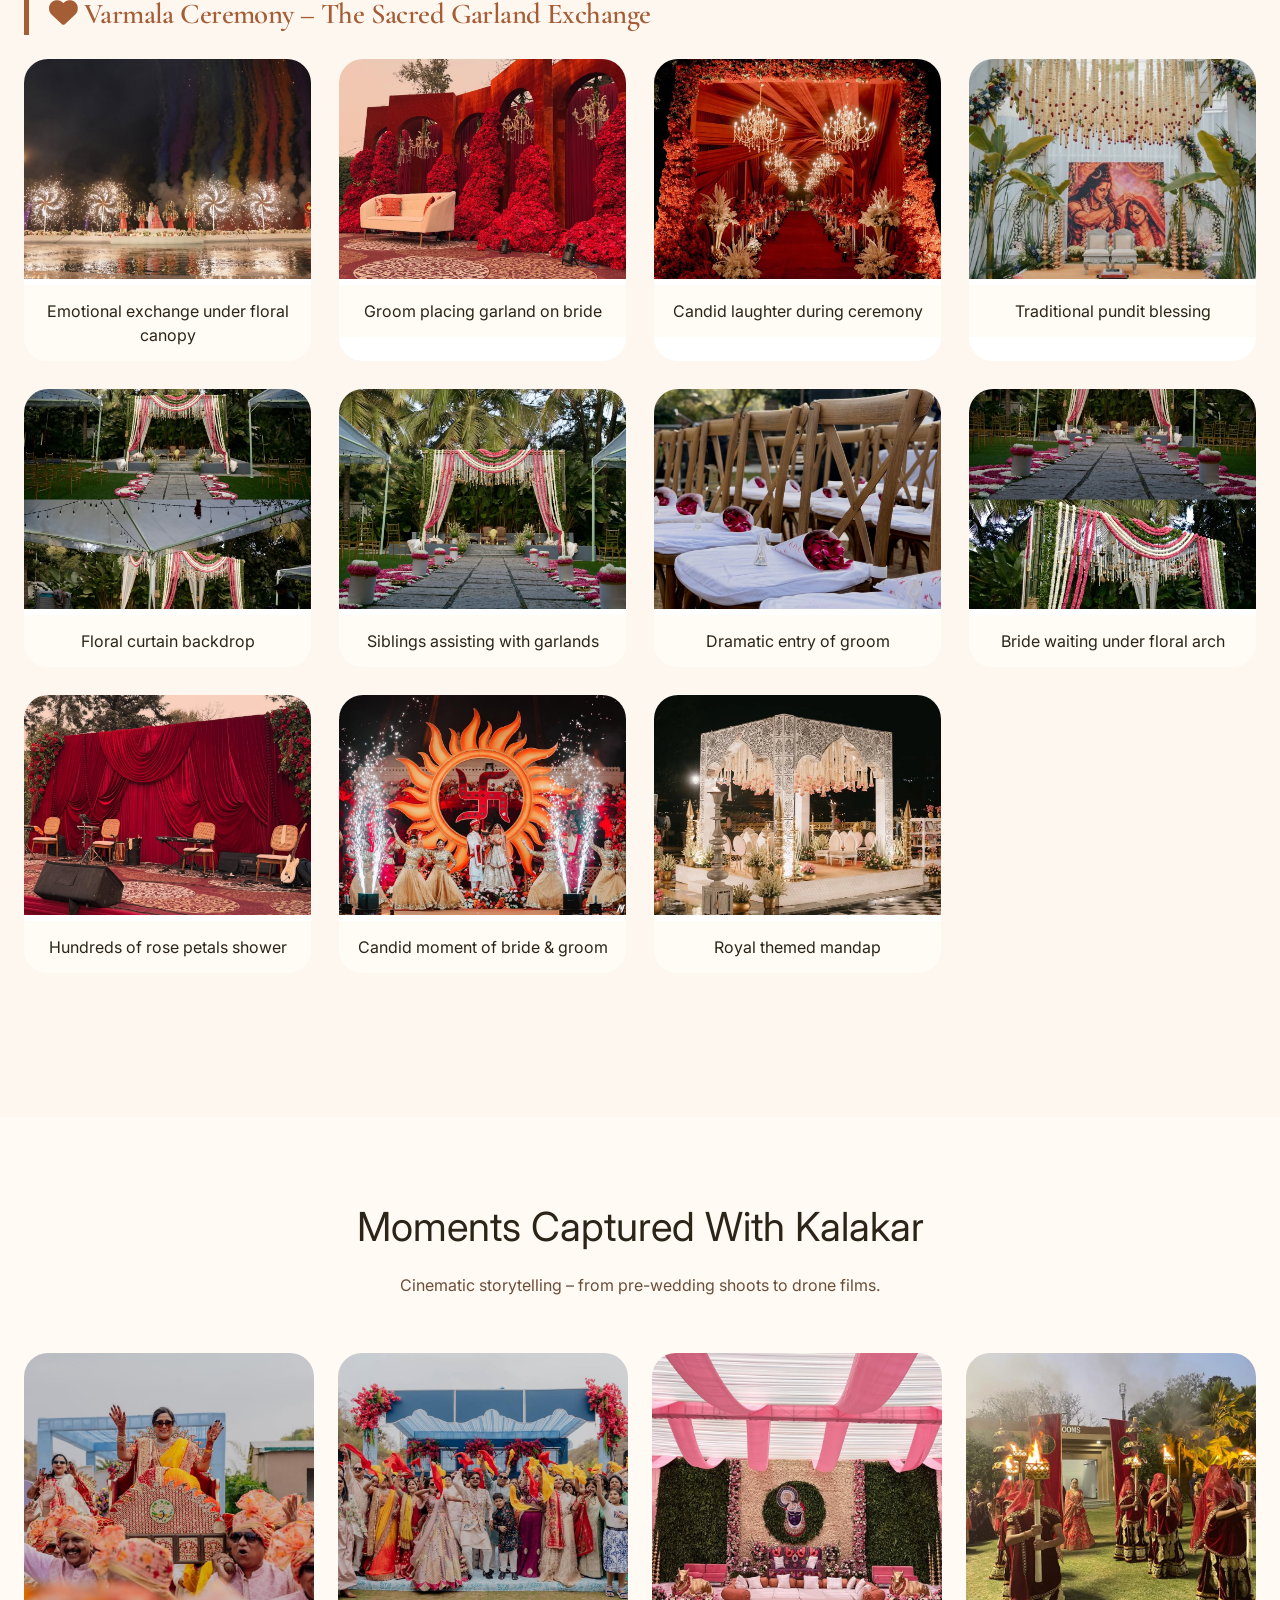
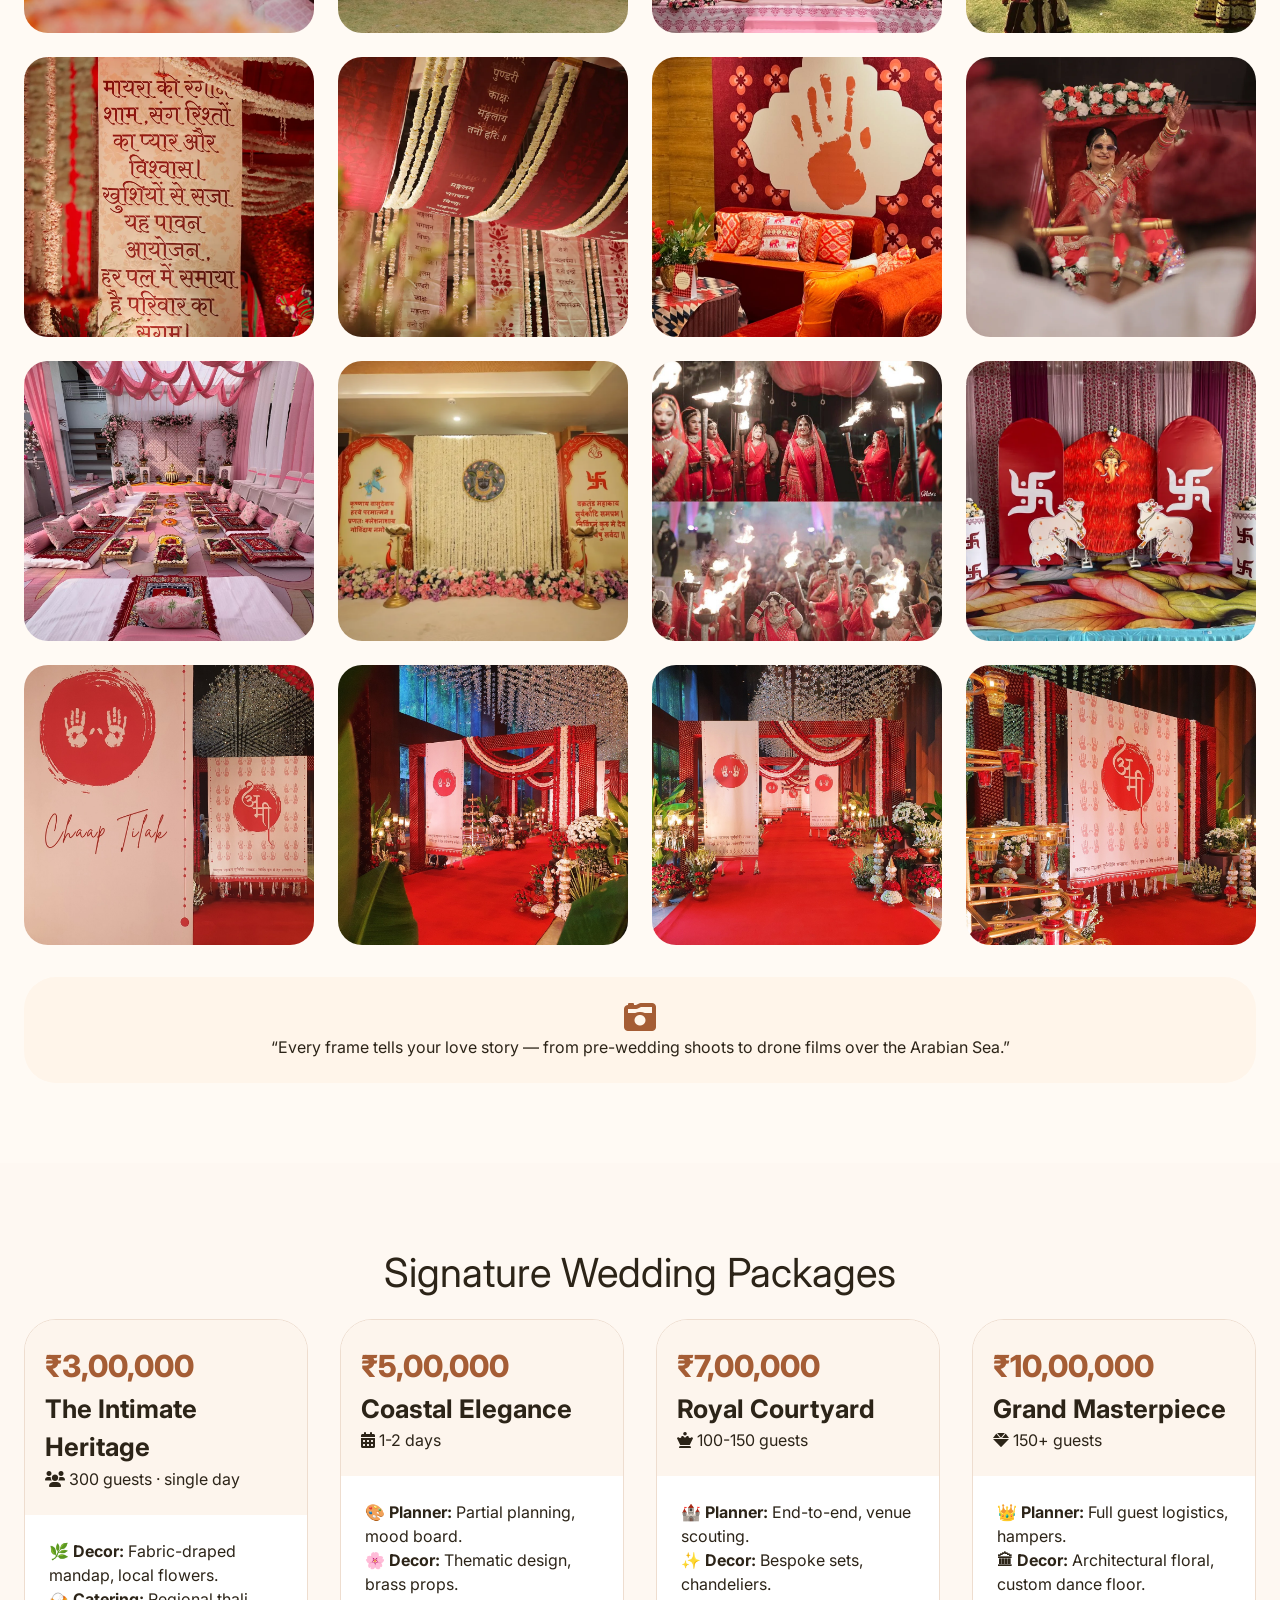
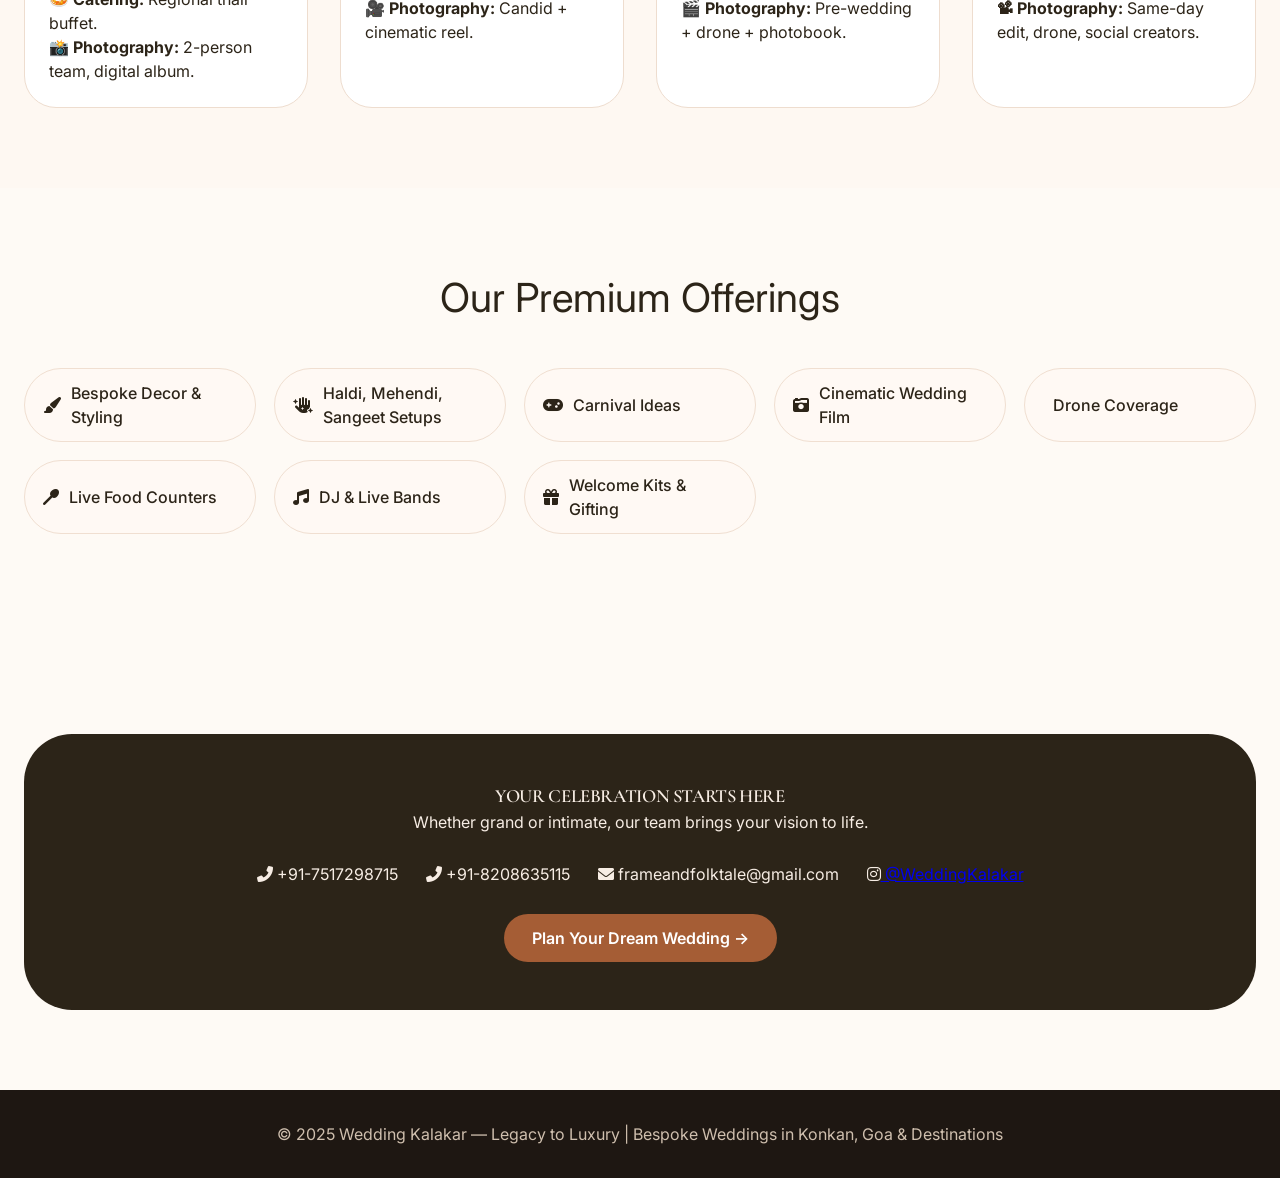
==== commit 90a680bc: "Comment out some story cards in index.html" ====
--- a/index.html
+++ b/index.html
@@ -148,14 +148,14 @@
     <h3 class="story-heading"><i class="fas fa-music"></i> Sangeet – Rhythms of Joy</h3>
     <div class="story-grid">
         <div class="story-card"><img src="Sangeet/sangit1.jpg" alt="Sangeet 1"><div class="story-caption">Dramatic lighting & LED dance floor</div></div>
-        <div class="story-card"><img src="Sangeet/sangit2.jpg" alt="Sangeet 2"><div class="story-caption">Live dhol & family performances</div></div>
+        <!-- <div class="story-card"><img src="Sangeet/sangit2.jpg" alt="Sangeet 2"><div class="story-caption">Live dhol & family performances</div></div>
         <div class="story-card"><img src="Sangeet/sangit3.jpg" alt="Sangeet 3"><div class="story-caption">Glittering backdrops & cocktail lounge</div></div>
         <div class="story-card"><img src="Sangeet/sangit4.jpg" alt="Sangeet 4"><div class="story-caption">Dance floor with floral canopy</div></div>
         <div class="story-card"><img src="Sangeet/sangit5.jpg" alt="Sangeet 5"><div class="story-caption">Bride & groom entry</div></div>
         <div class="story-card"><img src="Sangeet/sangit6.jpg" alt="Sangeet 6"><div class="story-caption">Traditional folk dance performances</div></div>
         <div class="story-card"><img src="Sangeet/sangit7.jpg" alt="Sangeet 7"><div class="story-caption">Candid moments of joy</div></div>
         <div class="story-card"><img src="Sangeet/sangit8.jpg" alt="Sangeet 8"><div class="story-caption">Sparkler entry</div></div>
-        <div class="story-card"><img src="Sangeet/sangit9.jpg" alt="Sangeet 9"><div class="story-caption">DJ console & sound setup</div></div>
+        <div class="story-card"><img src="Sangeet/sangit9.jpg" alt="Sangeet 9"><div class="story-caption">DJ console & sound setup</div></div> -->
         <div class="story-card"><img src="Sangeet/sangit10.jpg" alt="Sangeet 10"><div class="story-caption">Confetti shower</div></div>
         <div class="story-card"><img src="Sangeet/sangit11.jpg" alt="Sangeet 11"><div class="story-caption">Family dance off</div></div>
         <div class="story-card"><img src="Sangeet/sangit12.jpg" alt="Sangeet 12"><div class="story-caption">Photo booth with props</div></div>
@@ -221,14 +221,14 @@
     <h3 class="story-heading"><i class="fas fa-heart"></i> Varmala Ceremony – The Sacred Garland Exchange</h3>
     <div class="story-grid">
         <div class="story-card"><img src="Varmala/varmala1.jpg" alt="Varmala 1"><div class="story-caption">Emotional exchange under floral canopy</div></div>
-        <div class="story-card"><img src="Varmala/varmala2.jpg" alt="Varmala 2"><div class="story-caption">Luxury mandap with cascading jasmine</div></div>
+        <!-- <div class="story-card"><img src="Varmala/varmala2.jpg" alt="Varmala 2"><div class="story-caption">Luxury mandap with cascading jasmine</div></div>
         <div class="story-card"><img src="Varmala/varmala3.jpg" alt="Varmala 3"><div class="story-caption">Custom made floral garlands & drum beats</div></div>
         <div class="story-card"><img src="Varmala/varmala4.jpg" alt="Varmala 4"><div class="story-caption">Bride & groom lifting each other</div></div>
         <div class="story-card"><img src="Varmala/varmala5.jpg" alt="Varmala 5"><div class="story-caption">Traditional pheras backdrop</div></div>
         <div class="story-card"><img src="Varmala/varmala6.jpg" alt="Varmala 6"><div class="story-caption">Friends & family showering flowers</div></div>
         <div class="story-card"><img src="Varmala/varmala7.jpg" alt="Varmala 7"><div class="story-caption">Close up of intricate garlands</div></div>
         <div class="story-card"><img src="Varmala/varmala8.jpg" alt="Varmala 8"><div class="story-caption">Bride's radiant smile after varmala</div></div>
-        <div class="story-card"><img src="Varmala/varmala9.webp" alt="Varmala 9"><div class="story-caption">Aerial view of mandap</div></div>
+        <div class="story-card"><img src="Varmala/varmala9.webp" alt="Varmala 9"><div class="story-caption">Aerial view of mandap</div></div> -->
         <div class="story-card"><img src="Varmala/varmala10.jpg" alt="Varmala 10"><div class="story-caption">Groom placing garland on bride</div></div>
         <div class="story-card"><img src="Varmala/varmala11.jpg" alt="Varmala 11"><div class="story-caption">Candid laughter during ceremony</div></div>
         <div class="story-card"><img src="Varmala/varmala12.jpg" alt="Varmala 12"><div class="story-caption">Traditional pundit blessing</div></div>
@@ -239,11 +239,11 @@
         <div class="story-card"><img src="Varmala/varmala17.jpg" alt="Varmala 17"><div class="story-caption">Hundreds of rose petals shower</div></div>
         <div class="story-card"><img src="Varmala/varmala18.jpg" alt="Varmala 18"><div class="story-caption">Candid moment of bride & groom</div></div>
         <div class="story-card"><img src="Varmala/varmala19.webp" alt="Varmala 19"><div class="story-caption">Royal themed mandap</div></div>
-        <div class="story-card"><img src="Varmala/varmala20.jpg" alt="Varmala 20"><div class="story-caption">Garlands made of orchids</div></div>
+        <!-- <div class="story-card"><img src="Varmala/varmala20.jpg" alt="Varmala 20"><div class="story-caption">Garlands made of orchids</div></div>
         <div class="story-card"><img src="Varmala/varmala21.webp" alt="Varmala 21"><div class="story-caption">Children flower girls and boys</div></div>
         <div class="story-card"><img src="Varmala/varmala22.jpg" alt="Varmala 22"><div class="story-caption">Close up of bride's jewelry & garland</div></div>
         <div class="story-card"><img src="Varmala/varmala23.jpg" alt="Varmala 23"><div class="story-caption">Groom being lifted for garland</div></div>
-        <div class="story-card"><img src="Varmala/varmala24.jpg" alt="Varmala 24"><div class="story-caption">Final embrace after varmala</div></div>
+        <div class="story-card"><img src="Varmala/varmala24.jpg" alt="Varmala 24"><div class="story-caption">Final embrace after varmala</div></div> -->
     </div>
 </div>
     </section>
